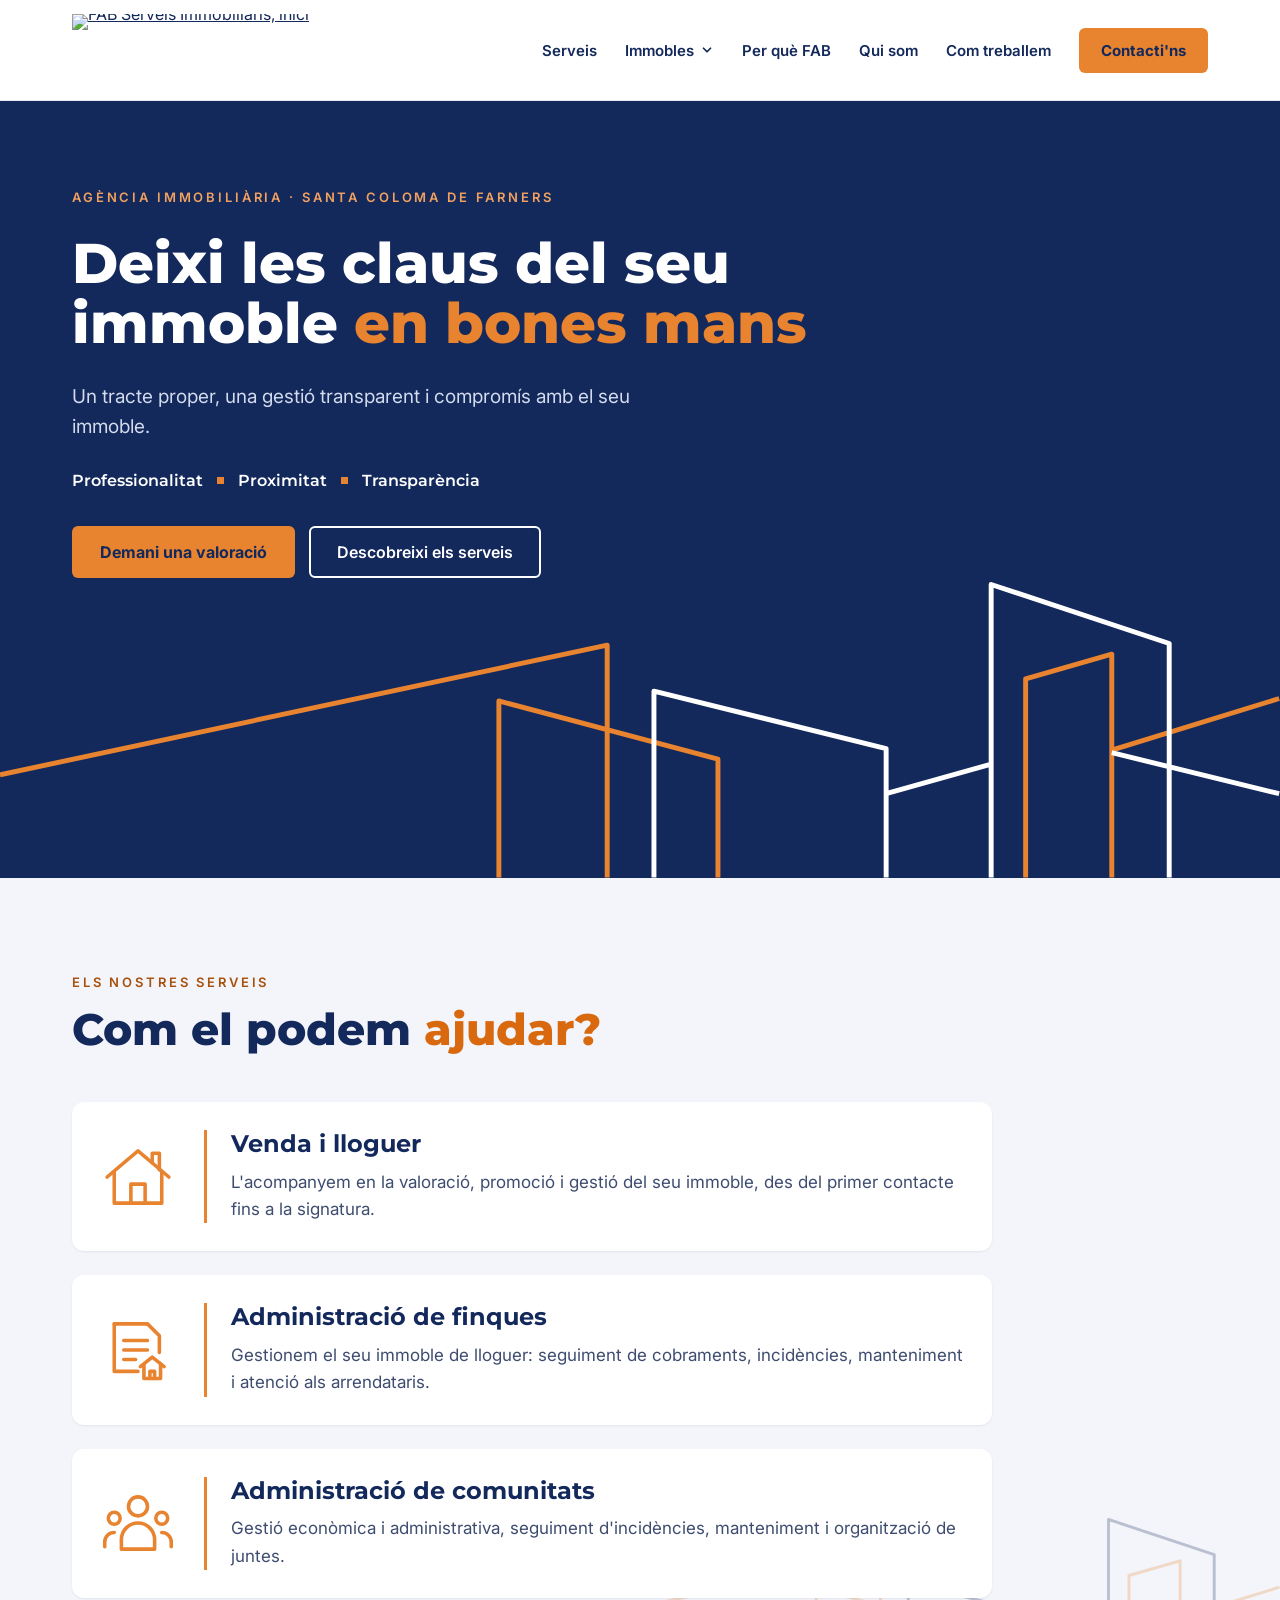
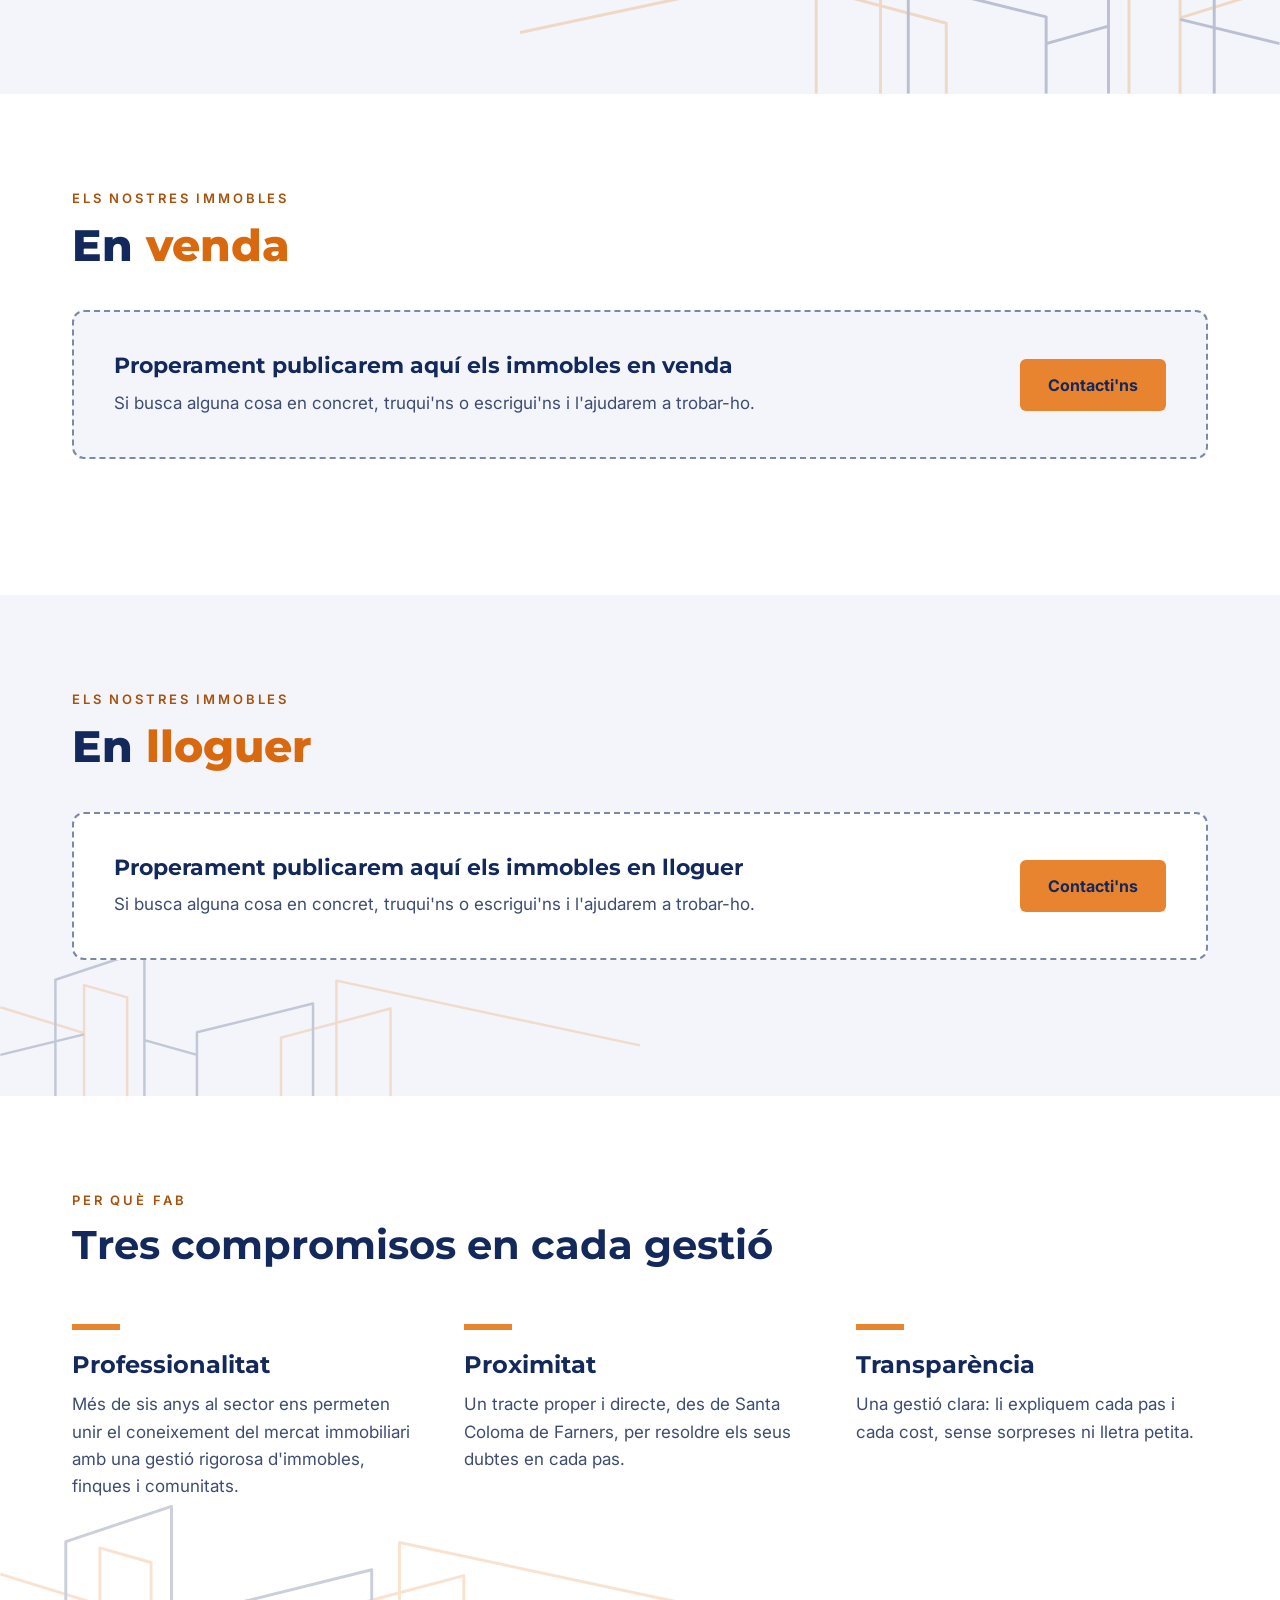
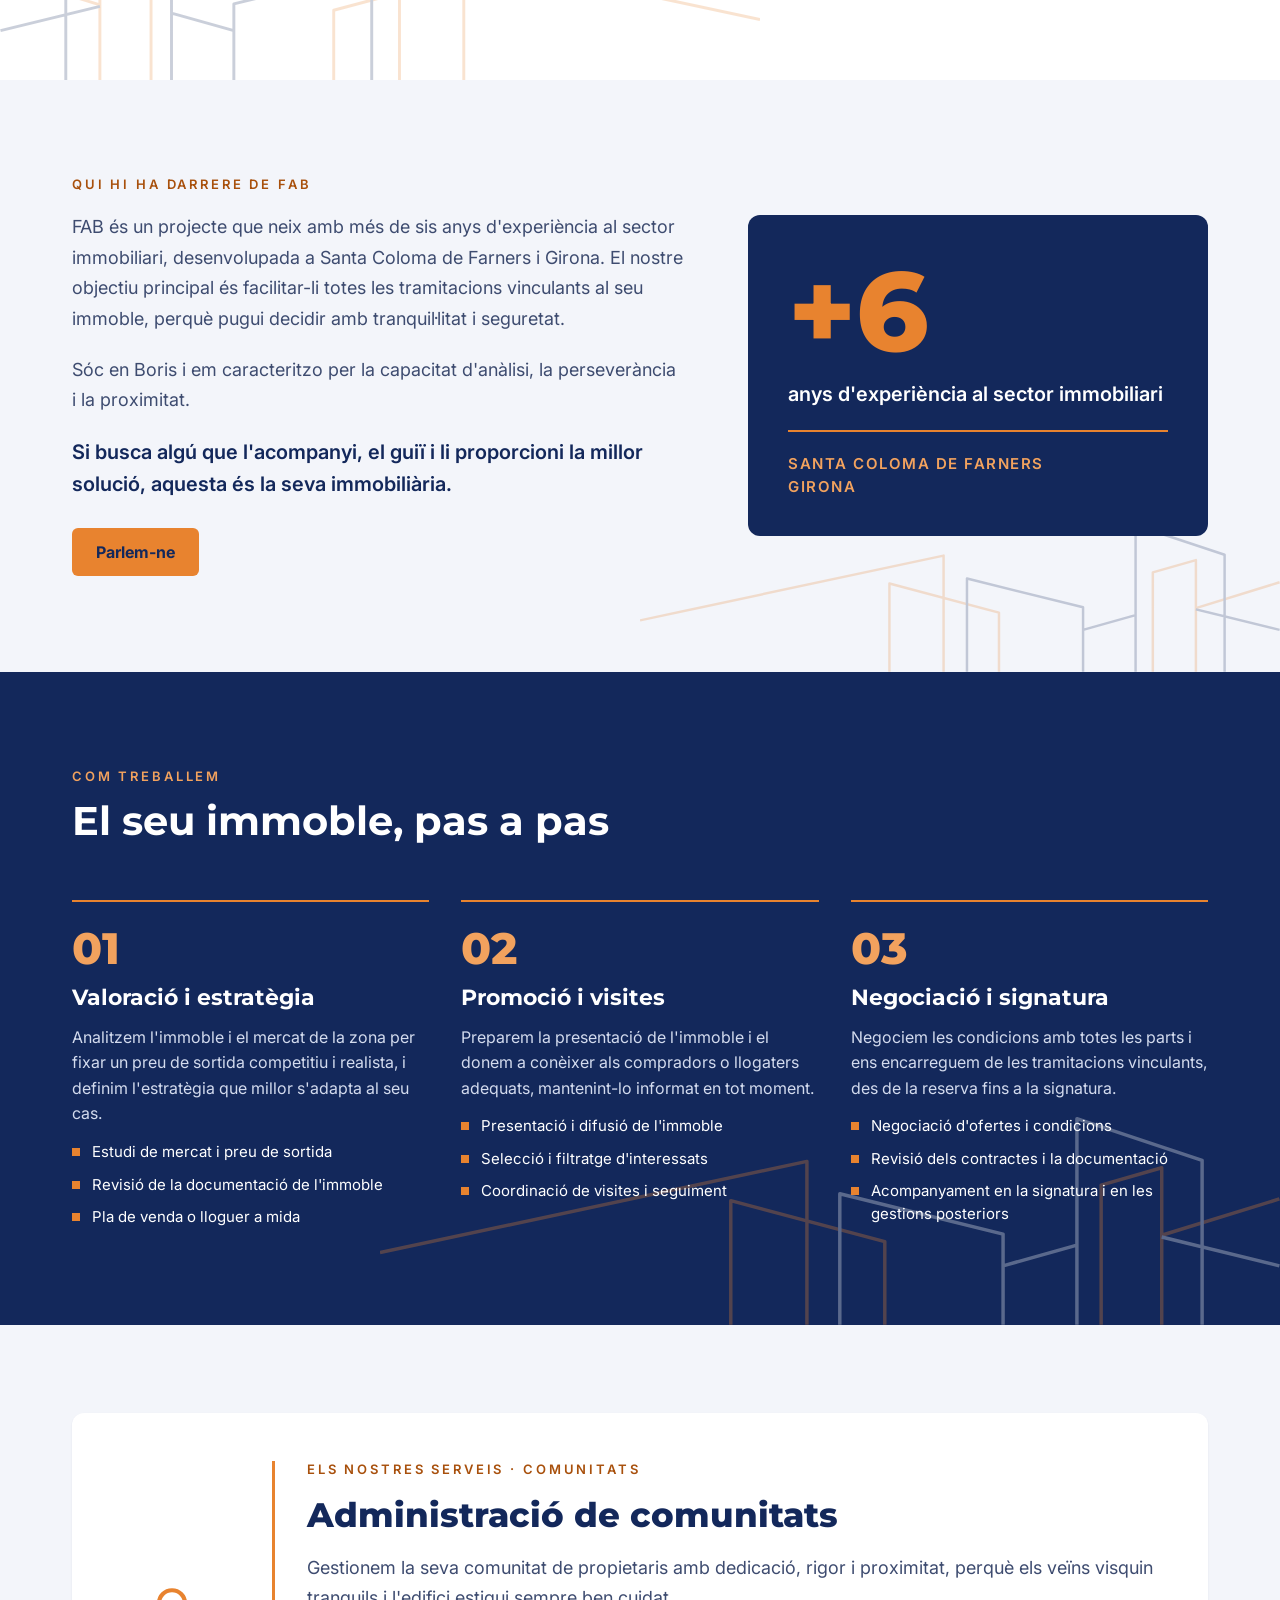
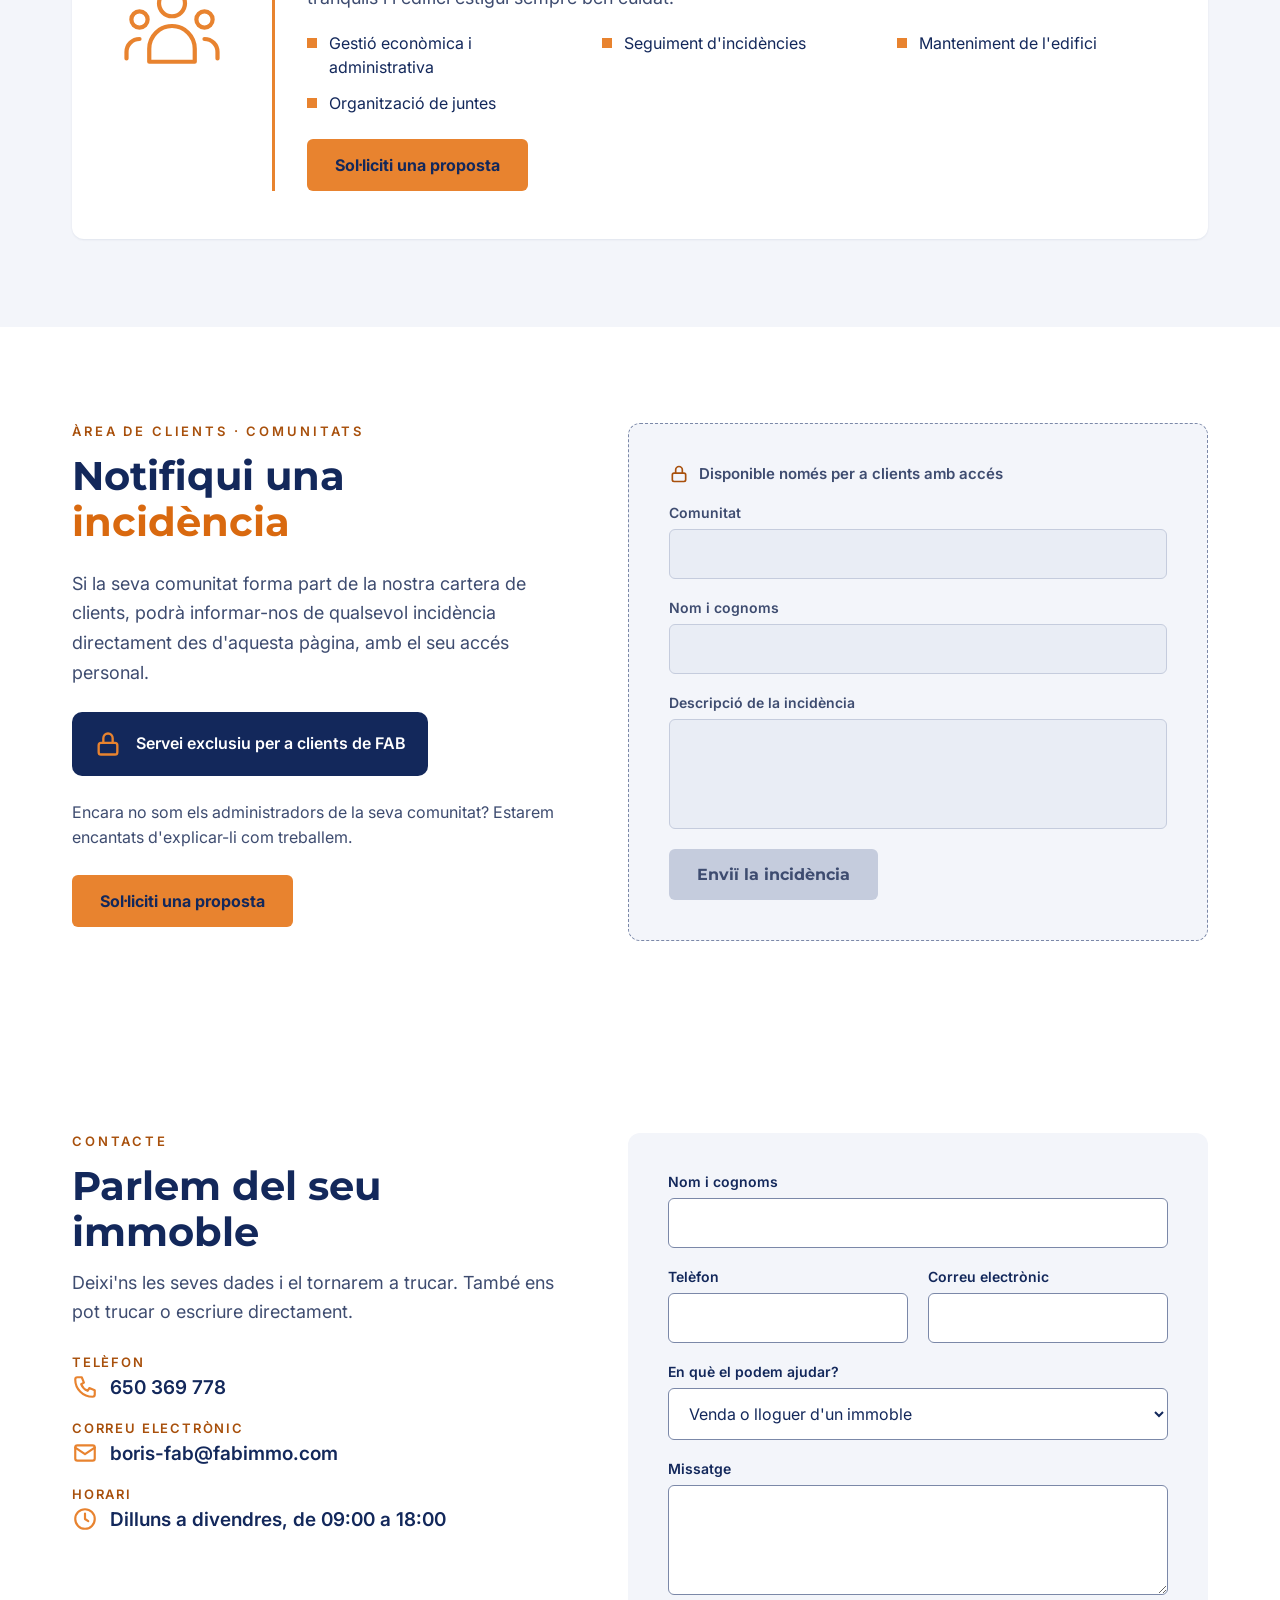
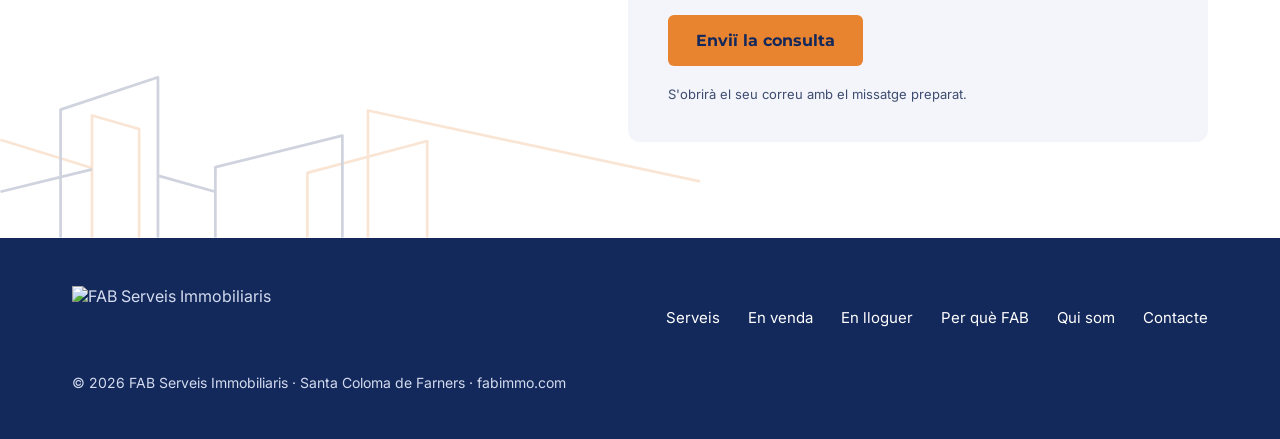
==== index.html @ 45ea872a "Add files via upload" ====
<!doctype html>
<html lang="ca">
<head>
<meta charset="utf-8">
<meta name="viewport" content="width=device-width, initial-scale=1">
<title>FAB Serveis Immobiliaris · Santa Coloma de Farners</title>
<meta name="description" content="FAB Serveis Immobiliaris: venda i lloguer, administració de finques i administració de comunitats a Santa Coloma de Farners i Girona.">
<meta name="theme-color" content="#13285B">
<link rel="icon" type="image/png" href="assets/logo.png">
<link rel="preconnect" href="https://fonts.googleapis.com">
<link rel="preconnect" href="https://fonts.gstatic.com" crossorigin>
<link href="https://fonts.googleapis.com/css2?family=Inter:wght@400;500;600&family=Montserrat:wght@500;600;700;800&display=swap" rel="stylesheet">
<style>html{scroll-behavior:smooth}
body{margin:0;font-family:Inter,system-ui,sans-serif;color:#13285B;background:#FFFFFF}
h1,h2,h3{font-family:Montserrat,system-ui,sans-serif;margin:0}
p{margin:0}
a{color:#13285B}a:hover{color:#A8500C}
a:focus-visible,button:focus-visible,input:focus-visible,select:focus-visible,textarea:focus-visible{outline:3px solid #E8832F;outline-offset:2px}

[hidden]{display:none!important}
</style>
</head>
<body>
<div style="min-width: 0; background: #FFFFFF">

<header style="background: #FFFFFF; border-bottom: 1px solid #E3E8F2">
<div style="max-width: 1200px; margin: 0 auto; padding: 14px 32px; box-sizing: border-box; display: flex; flex-wrap: wrap; align-items: center; justify-content: space-between; gap: 16px">
<a href="#inici" style="display: block; line-height: 0">
<img src="assets/logo.png" alt="FAB Serveis Immobiliaris, inici" style="height: 72px; width: auto; display: block">
</a>
<nav aria-label="Principal" style="display: flex; flex-wrap: wrap; align-items: center; gap: 8px 28px">
<a href="#serveis" style="font-size: 15px; font-weight: 600; text-decoration: none; padding: 10px 0">Serveis</a>
<button type="button" aria-haspopup="true" id="menuBtn" aria-expanded="false" style="font-family: Inter, sans-serif; font-size: 15px; font-weight: 600; color: #13285B; background: none; border: 0; padding: 10px 0; cursor: pointer; display: flex; align-items: center; gap: 6px">Immobles
<svg id="chevUp" hidden width="14" height="14" viewBox="0 0 24 24" fill="none" stroke="#13285B" stroke-width="3" stroke-linecap="round" stroke-linejoin="round" aria-hidden="true"><path d="m6 15 6-6 6 6"></path></svg>
<svg id="chevDown" width="14" height="14" viewBox="0 0 24 24" fill="none" stroke="#13285B" stroke-width="3" stroke-linecap="round" stroke-linejoin="round" aria-hidden="true"><path d="m6 9 6 6 6-6"></path></svg>
</button>
<a href="#per-que-fab" style="font-size: 15px; font-weight: 600; text-decoration: none; padding: 10px 0">Per què FAB</a>
<a href="#qui-som" style="font-size: 15px; font-weight: 600; text-decoration: none; padding: 10px 0">Qui som</a>
<a href="#com-treballem" style="font-size: 15px; font-weight: 600; text-decoration: none; padding: 10px 0">Com treballem</a>
<a href="#contacte" style="font-size: 15px; font-weight: 700; text-decoration: none; background: #E8832F; color: #13285B; padding: 13px 22px; border-radius: 6px">Contacti'ns</a>
</nav>
</div>
<div id="menuPanel" hidden style="background: #F3F5FA; border-top: 1px solid #E3E8F2">
<div style="max-width: 1200px; margin: 0 auto; padding: 18px 32px; box-sizing: border-box; display: flex; flex-wrap: wrap; align-items: center; gap: 12px 16px">
<span style="font-size: 13px; font-weight: 600; letter-spacing: 0.18em; color: #A8500C; margin-right: 8px">ELS NOSTRES IMMOBLES</span>
<a href="#en-venda" data-close style="font-size: 16px; font-weight: 700; text-decoration: none; background: #13285B; color: #FFFFFF; padding: 12px 24px; border-radius: 6px">En venda</a>
<a href="#en-lloguer" data-close style="font-size: 16px; font-weight: 700; text-decoration: none; background: #E8832F; color: #13285B; padding: 12px 24px; border-radius: 6px">En lloguer</a>
</div>
</div>
</header>

<section id="inici" style="background: #13285B; color: #FFFFFF; position: relative; overflow: hidden; z-index: 0">
<svg viewBox="0 0 1560 360" aria-hidden="true" style="position: absolute; left: 0; bottom: 0; width: 100%; height: auto; z-index: -1; color: #FFFFFF">
<path d="M0 235 L740 77 V360 M608 360 V145 L875 216 V360 M1250 360 V118 L1355 88 V360 M1355 205 L1559 142" fill="none" stroke="#E8832F" stroke-width="6" stroke-linejoin="round"></path>
<path d="M797 360 V133 L1080 203 V360 M1080 258 L1208 222 M1208 360 V3 L1425 75 V360 M1355 208 L1559 258" fill="none" stroke="currentColor" stroke-width="6" stroke-linejoin="round"></path>
</svg>
<div style="max-width: 1200px; margin: 0 auto; padding: 88px 32px 300px; box-sizing: border-box; display: flex; flex-wrap: wrap; align-items: center; gap: 56px">
<div style="flex: 1 1 460px; max-width: 760px; min-width: 0; display: flex; flex-direction: column; gap: 28px">
<span style="font-size: 13px; font-weight: 600; letter-spacing: 0.22em; color: #F2A25E">AGÈNCIA IMMOBILIÀRIA · SANTA COLOMA DE FARNERS</span>
<h1 style="font-size: clamp(38px, 9vw, 56px); line-height: 1.08; font-weight: 800; color: #FFFFFF; overflow-wrap: break-word">Deixi les claus del seu immoble <span style="color: #E8832F">en bones mans</span></h1>
<p style="font-size: 19px; line-height: 1.6; color: #D3DBEE; max-width: 560px">Un tracte proper, una gestió transparent i compromís amb el seu immoble.</p>
<p style="font-family: Montserrat, sans-serif; font-size: 16px; font-weight: 600; color: #FFFFFF; display: flex; flex-wrap: wrap; align-items: center; gap: 10px 14px">
<span>Professionalitat</span><span aria-hidden="true" style="width: 7px; height: 7px; background: #E8832F"></span><span>Proximitat</span><span aria-hidden="true" style="width: 7px; height: 7px; background: #E8832F"></span><span>Transparència</span>
</p>
<div style="display: flex; flex-wrap: wrap; gap: 14px; padding-top: 8px">
<a href="#contacte" style="font-size: 16px; font-weight: 700; text-decoration: none; background: #E8832F; color: #13285B; padding: 16px 28px; border-radius: 6px">Demani una valoració</a>
<a href="#serveis" style="font-size: 16px; font-weight: 600; text-decoration: none; color: #FFFFFF; border: 2px solid #FFFFFF; padding: 14px 26px; border-radius: 6px">Descobreixi els serveis</a>
</div>
</div>
</div>
</section>

<section id="serveis" style="background: #F3F5FA; position: relative; overflow: hidden; z-index: 0">
<svg viewBox="0 0 1560 360" aria-hidden="true" style="position: absolute; right: 0; bottom: 0; width: 760px; max-width: 70%; height: auto; z-index: -1; opacity: 0.25; color: #13285B">
<path d="M0 235 L740 77 V360 M608 360 V145 L875 216 V360 M1250 360 V118 L1355 88 V360 M1355 205 L1559 142" fill="none" stroke="#E8832F" stroke-width="6" stroke-linejoin="round"></path>
<path d="M797 360 V133 L1080 203 V360 M1080 258 L1208 222 M1208 360 V3 L1425 75 V360 M1355 208 L1559 258" fill="none" stroke="currentColor" stroke-width="6" stroke-linejoin="round"></path>
</svg>
<div style="max-width: 1200px; margin: 0 auto; padding: 96px 32px; box-sizing: border-box; display: flex; flex-direction: column; gap: 48px">
<div style="display: flex; flex-direction: column; gap: 14px; max-width: 680px">
<span style="font-size: 13px; font-weight: 600; letter-spacing: 0.22em; color: #A8500C">ELS NOSTRES SERVEIS</span>
<h2 style="font-size: 44px; line-height: 1.15; font-weight: 800">Com el podem <span style="color: #D9690F">ajudar?</span></h2>
</div>
<div style="display: flex; flex-direction: column; gap: 24px; max-width: 920px">

<article style="background: #FFFFFF; border-radius: 12px; padding: 28px; box-sizing: border-box; display: flex; flex-wrap: wrap; align-items: center; gap: 20px 28px; box-shadow: 0 1px 2px rgba(19,40,91,0.08)">
<svg width="76" height="76" viewBox="0 0 64 64" fill="none" stroke="#E8832F" stroke-width="3" stroke-linecap="round" stroke-linejoin="round" aria-hidden="true" style="flex: none"><path d="M6 32 32 10l26 22"></path><path d="M44 20v-8h6v14"></path><path d="M12 28v26h40V28"></path><path d="M26 54V38h12v16"></path></svg>
<div style="flex: 1 1 240px; min-width: 0; box-sizing: border-box; display: flex; flex-direction: column; gap: 10px; border-left: 3px solid #E8832F; padding-left: 24px; overflow-wrap: anywhere">
<h3 style="font-size: 24px; line-height: 1.2; font-weight: 700">Venda i lloguer</h3>
<p style="font-size: 17px; line-height: 1.6; color: #3E4C70">L'acompanyem en la valoració, promoció i gestió del seu immoble, des del primer contacte fins a la signatura.</p>
</div>
</article>

<article style="background: #FFFFFF; border-radius: 12px; padding: 28px; box-sizing: border-box; display: flex; flex-wrap: wrap; align-items: center; gap: 20px 28px; box-shadow: 0 1px 2px rgba(19,40,91,0.08)">
<svg width="76" height="76" viewBox="0 0 64 64" fill="none" stroke="#E8832F" stroke-width="3" stroke-linecap="round" stroke-linejoin="round" aria-hidden="true" style="flex: none"><path d="M12 10h28l10 10v14"></path><path d="M12 10v40h20"></path><path d="M20 24h20M20 32h20M20 40h10"></path><path d="M34 46l10-8 10 8"></path><path d="M37 44v12h14V44"></path><path d="M42 56v-6h4v6"></path></svg>
<div style="flex: 1 1 240px; min-width: 0; box-sizing: border-box; display: flex; flex-direction: column; gap: 10px; border-left: 3px solid #E8832F; padding-left: 24px; overflow-wrap: anywhere">
<h3 style="font-size: 24px; line-height: 1.2; font-weight: 700">Administració de finques</h3>
<p style="font-size: 17px; line-height: 1.6; color: #3E4C70">Gestionem el seu immoble de lloguer: seguiment de cobraments, incidències, manteniment i atenció als arrendataris.</p>
</div>
</article>

<article style="background: #FFFFFF; border-radius: 12px; padding: 28px; box-sizing: border-box; display: flex; flex-wrap: wrap; align-items: center; gap: 20px 28px; box-shadow: 0 1px 2px rgba(19,40,91,0.08)">
<svg width="76" height="76" viewBox="0 0 64 64" fill="none" stroke="#E8832F" stroke-width="3" stroke-linecap="round" stroke-linejoin="round" aria-hidden="true" style="flex: none"><circle cx="32" cy="18" r="8"></circle><path d="M18 54v-8a14 14 0 0 1 28 0v8z"></path><circle cx="12" cy="28" r="5"></circle><path d="M4 52v-4a8 8 0 0 1 8-8"></path><circle cx="52" cy="28" r="5"></circle><path d="M60 52v-4a8 8 0 0 0-8-8"></path></svg>
<div style="flex: 1 1 240px; min-width: 0; box-sizing: border-box; display: flex; flex-direction: column; gap: 10px; border-left: 3px solid #E8832F; padding-left: 24px; overflow-wrap: anywhere">
<h3 style="font-size: 24px; line-height: 1.2; font-weight: 700">Administració de comunitats</h3>
<p style="font-size: 17px; line-height: 1.6; color: #3E4C70">Gestió econòmica i administrativa, seguiment d'incidències, manteniment i organització de juntes.</p>
</div>
</article>

</div>
</div>
</section>

<section id="en-venda" style="background: #FFFFFF">
<div style="max-width: 1200px; margin: 0 auto; padding: 96px 32px; box-sizing: border-box; display: flex; flex-direction: column; gap: 40px">
<div style="display: flex; flex-direction: column; gap: 14px">
<span style="font-size: 13px; font-weight: 600; letter-spacing: 0.22em; color: #A8500C">ELS NOSTRES IMMOBLES</span>
<h2 style="font-size: 44px; line-height: 1.15; font-weight: 800">En <span style="color: #D9690F">venda</span></h2>
</div>
<div id="vendaEmpty" style="border: 2px dashed #7B88A8; border-radius: 12px; padding: 40px; box-sizing: border-box; background: #F3F5FA; display: flex; flex-wrap: wrap; align-items: center; justify-content: space-between; gap: 24px">
<div style="flex: 1 1 360px; min-width: 0; display: flex; flex-direction: column; gap: 10px">
<h3 style="font-size: 22px; line-height: 1.25; font-weight: 700">Properament publicarem aquí els immobles en venda</h3>
<p style="font-size: 17px; line-height: 1.6; color: #3E4C70">Si busca alguna cosa en concret, truqui'ns o escrigui'ns i l'ajudarem a trobar-ho.</p>
</div>
<a href="#contacte" style="flex: none; font-size: 16px; font-weight: 700; text-decoration: none; background: #E8832F; color: #13285B; padding: 16px 28px; border-radius: 6px">Contacti'ns</a>
</div>
<div id="vendaGrid" style="display: flex; flex-wrap: wrap; gap: 28px"></div>
<template id="vendaTpl">
<article style="flex: 1 1 300px; max-width: 384px; min-width: 0; background: #FFFFFF; border-radius: 12px; overflow: hidden; box-shadow: 0 1px 4px rgba(19,40,91,0.2); display: flex; flex-direction: column">
<img data-f="imatge" alt="" style="width: 100%; height: 220px; object-fit: cover; display: block; background: #E3E8F2">
<div style="padding: 24px; display: flex; flex-direction: column; gap: 8px; overflow-wrap: anywhere">
<span style="font-family: Montserrat, sans-serif; font-size: 26px; font-weight: 800" data-f="preu"></span>
<h3 style="font-size: 18px; line-height: 1.3; font-weight: 700" data-f="titol"></h3>
<p style="font-size: 15px; line-height: 1.5; color: #3E4C70" data-f="poblacio"></p>
<p style="font-size: 15px; line-height: 1.5; color: #3E4C70" data-f="detalls"></p>
<a href="#contacte" style="margin-top: 8px; font-size: 15px; font-weight: 700">Demani informació</a>
</div>
</article>
</template>
</div>
</section>

<section id="en-lloguer" style="background: #F3F5FA; position: relative; overflow: hidden; z-index: 0">
<svg viewBox="0 0 1560 360" aria-hidden="true" style="position: absolute; left: 0; bottom: 0; width: 640px; max-width: 70%; height: auto; z-index: -1; opacity: 0.22; color: #13285B; transform: scaleX(-1)">
<path d="M0 235 L740 77 V360 M608 360 V145 L875 216 V360 M1250 360 V118 L1355 88 V360 M1355 205 L1559 142" fill="none" stroke="#E8832F" stroke-width="6" stroke-linejoin="round"></path>
<path d="M797 360 V133 L1080 203 V360 M1080 258 L1208 222 M1208 360 V3 L1425 75 V360 M1355 208 L1559 258" fill="none" stroke="currentColor" stroke-width="6" stroke-linejoin="round"></path>
</svg>
<div style="max-width: 1200px; margin: 0 auto; padding: 96px 32px; box-sizing: border-box; display: flex; flex-direction: column; gap: 40px">
<div style="display: flex; flex-direction: column; gap: 14px">
<span style="font-size: 13px; font-weight: 600; letter-spacing: 0.22em; color: #A8500C">ELS NOSTRES IMMOBLES</span>
<h2 style="font-size: 44px; line-height: 1.15; font-weight: 800">En <span style="color: #D9690F">lloguer</span></h2>
</div>
<div id="lloguerEmpty" style="border: 2px dashed #7B88A8; border-radius: 12px; padding: 40px; box-sizing: border-box; background: #FFFFFF; display: flex; flex-wrap: wrap; align-items: center; justify-content: space-between; gap: 24px">
<div style="flex: 1 1 360px; min-width: 0; display: flex; flex-direction: column; gap: 10px">
<h3 style="font-size: 22px; line-height: 1.25; font-weight: 700">Properament publicarem aquí els immobles en lloguer</h3>
<p style="font-size: 17px; line-height: 1.6; color: #3E4C70">Si busca alguna cosa en concret, truqui'ns o escrigui'ns i l'ajudarem a trobar-ho.</p>
</div>
<a href="#contacte" style="flex: none; font-size: 16px; font-weight: 700; text-decoration: none; background: #E8832F; color: #13285B; padding: 16px 28px; border-radius: 6px">Contacti'ns</a>
</div>
<div id="lloguerGrid" style="display: flex; flex-wrap: wrap; gap: 28px"></div>
<template id="lloguerTpl">
<article style="flex: 1 1 300px; max-width: 384px; min-width: 0; background: #FFFFFF; border-radius: 12px; overflow: hidden; box-shadow: 0 1px 4px rgba(19,40,91,0.2); display: flex; flex-direction: column">
<img data-f="imatge" alt="" style="width: 100%; height: 220px; object-fit: cover; display: block; background: #E3E8F2">
<div style="padding: 24px; display: flex; flex-direction: column; gap: 8px; overflow-wrap: anywhere">
<span style="font-family: Montserrat, sans-serif; font-size: 26px; font-weight: 800" data-f="preu"></span>
<h3 style="font-size: 18px; line-height: 1.3; font-weight: 700" data-f="titol"></h3>
<p style="font-size: 15px; line-height: 1.5; color: #3E4C70" data-f="poblacio"></p>
<p style="font-size: 15px; line-height: 1.5; color: #3E4C70" data-f="detalls"></p>
<a href="#contacte" style="margin-top: 8px; font-size: 15px; font-weight: 700">Demani informació</a>
</div>
</article>
</template>
</div>
</section>

<section id="per-que-fab" style="background: #FFFFFF; position: relative; overflow: hidden; z-index: 0">
<svg viewBox="0 0 1560 360" aria-hidden="true" style="position: absolute; left: 0; bottom: 0; width: 760px; max-width: 70%; height: auto; z-index: -1; opacity: 0.22; color: #13285B; transform: scaleX(-1)">
<path d="M0 235 L740 77 V360 M608 360 V145 L875 216 V360 M1250 360 V118 L1355 88 V360 M1355 205 L1559 142" fill="none" stroke="#E8832F" stroke-width="6" stroke-linejoin="round"></path>
<path d="M797 360 V133 L1080 203 V360 M1080 258 L1208 222 M1208 360 V3 L1425 75 V360 M1355 208 L1559 258" fill="none" stroke="currentColor" stroke-width="6" stroke-linejoin="round"></path>
</svg>
<div style="max-width: 1200px; margin: 0 auto; padding: 96px 32px 180px; box-sizing: border-box; display: flex; flex-direction: column; gap: 56px">
<div style="display: flex; flex-direction: column; gap: 14px; max-width: 720px">
<span style="font-size: 13px; font-weight: 600; letter-spacing: 0.22em; color: #A8500C">PER QUÈ FAB</span>
<h2 style="font-size: 40px; line-height: 1.15; font-weight: 700">Tres compromisos en cada gestió</h2>
</div>
<div style="display: flex; flex-wrap: wrap; gap: 40px 40px">
<div style="flex: 1 1 280px; min-width: 0; display: flex; flex-direction: column; gap: 12px">
<div style="width: 48px; height: 6px; background: #E8832F"></div>
<h3 style="font-size: 24px; font-weight: 700; padding-top: 8px">Professionalitat</h3>
<p style="font-size: 17px; line-height: 1.6; color: #3E4C70">Més de sis anys al sector ens permeten unir el coneixement del mercat immobiliari amb una gestió rigorosa d'immobles, finques i comunitats.</p>
</div>
<div style="flex: 1 1 280px; min-width: 0; display: flex; flex-direction: column; gap: 12px">
<div style="width: 48px; height: 6px; background: #E8832F"></div>
<h3 style="font-size: 24px; font-weight: 700; padding-top: 8px">Proximitat</h3>
<p style="font-size: 17px; line-height: 1.6; color: #3E4C70">Un tracte proper i directe, des de Santa Coloma de Farners, per resoldre els seus dubtes en cada pas.</p>
</div>
<div style="flex: 1 1 280px; min-width: 0; display: flex; flex-direction: column; gap: 12px">
<div style="width: 48px; height: 6px; background: #E8832F"></div>
<h3 style="font-size: 24px; font-weight: 700; padding-top: 8px">Transparència</h3>
<p style="font-size: 17px; line-height: 1.6; color: #3E4C70">Una gestió clara: li expliquem cada pas i cada cost, sense sorpreses ni lletra petita.</p>
</div>
</div>
</div>
</section>

<section id="qui-som" style="background: #F3F5FA; position: relative; overflow: hidden; z-index: 0">
<svg viewBox="0 0 1560 360" aria-hidden="true" style="position: absolute; right: 0; bottom: 0; width: 640px; max-width: 70%; height: auto; z-index: -1; opacity: 0.22; color: #13285B">
<path d="M0 235 L740 77 V360 M608 360 V145 L875 216 V360 M1250 360 V118 L1355 88 V360 M1355 205 L1559 142" fill="none" stroke="#E8832F" stroke-width="6" stroke-linejoin="round"></path>
<path d="M797 360 V133 L1080 203 V360 M1080 258 L1208 222 M1208 360 V3 L1425 75 V360 M1355 208 L1559 258" fill="none" stroke="currentColor" stroke-width="6" stroke-linejoin="round"></path>
</svg>
<div style="max-width: 1200px; margin: 0 auto; padding: 96px 32px; box-sizing: border-box; display: flex; flex-wrap: wrap; align-items: center; gap: 48px 64px">
<div style="flex: 1 1 440px; min-width: 0; display: flex; flex-direction: column; gap: 20px">
<h2 style="font-family: Inter, sans-serif; font-size: 13px; font-weight: 600; letter-spacing: 0.22em; color: #A8500C">QUI HI HA DARRERE DE FAB</h2>
<p style="font-size: 18px; line-height: 1.7; color: #3E4C70">FAB és un projecte que neix amb més de sis anys d'experiència al sector immobiliari, desenvolupada a Santa Coloma de Farners i Girona. El nostre objectiu principal és facilitar-li totes les tramitacions vinculants al seu immoble, perquè pugui decidir amb tranquil·litat i seguretat.</p>
<p style="font-size: 18px; line-height: 1.7; color: #3E4C70">Sóc en Boris i em caracteritzo per la capacitat d'anàlisi, la perseverància i la proximitat.</p>
<p style="font-size: 20px; line-height: 1.6; font-weight: 600; color: #13285B">Si busca algú que l'acompanyi, el guiï i li proporcioni la millor solució, aquesta és la seva immobiliària.</p>
<a href="#contacte" style="align-self: flex-start; font-size: 16px; font-weight: 700; text-decoration: none; background: #E8832F; color: #13285B; padding: 14px 24px; border-radius: 6px; margin-top: 8px">Parlem-ne</a>
</div>
<div style="flex: 1 1 320px; max-width: 460px; min-width: 0; background: #13285B; border-radius: 12px; padding: 40px; box-sizing: border-box; display: flex; flex-direction: column; gap: 14px">
<span style="font-family: Montserrat, sans-serif; font-size: 112px; font-weight: 800; line-height: 1; color: #E8832F">+6</span>
<span style="font-size: 20px; font-weight: 600; line-height: 1.35; color: #FFFFFF">anys d'experiència al sector immobiliari</span>
<div style="width: 100%; height: 2px; background: #E8832F; margin: 8px 0"></div>
<div style="display: flex; flex-direction: column; gap: 4px; font-size: 15px; font-weight: 600; letter-spacing: 0.1em; color: #F2A25E; overflow-wrap: anywhere"><span>SANTA COLOMA DE FARNERS</span><span>GIRONA</span></div>
</div>
</div>
</section>

<section id="com-treballem" style="background: #13285B; color: #FFFFFF; position: relative; overflow: hidden; z-index: 0">
<svg viewBox="0 0 1560 360" aria-hidden="true" style="position: absolute; right: 0; bottom: 0; width: 900px; max-width: 80%; height: auto; z-index: -1; opacity: 0.3; color: #FFFFFF">
<path d="M0 235 L740 77 V360 M608 360 V145 L875 216 V360 M1250 360 V118 L1355 88 V360 M1355 205 L1559 142" fill="none" stroke="#E8832F" stroke-width="6" stroke-linejoin="round"></path>
<path d="M797 360 V133 L1080 203 V360 M1080 258 L1208 222 M1208 360 V3 L1425 75 V360 M1355 208 L1559 258" fill="none" stroke="currentColor" stroke-width="6" stroke-linejoin="round"></path>
</svg>
<div style="max-width: 1200px; margin: 0 auto; padding: 96px 32px; box-sizing: border-box; display: flex; flex-direction: column; gap: 56px">
<div style="display: flex; flex-direction: column; gap: 14px; max-width: 680px">
<span style="font-size: 13px; font-weight: 600; letter-spacing: 0.22em; color: #F2A25E">COM TREBALLEM</span>
<h2 style="font-size: 40px; line-height: 1.15; font-weight: 700; color: #FFFFFF">El seu immoble, pas a pas</h2>
</div>
<div style="display: flex; flex-wrap: wrap; gap: 32px">
<div style="flex: 1 1 240px; min-width: 0; display: flex; flex-direction: column; gap: 14px; border-top: 2px solid #E8832F; padding-top: 24px">
<span style="font-family: Montserrat, sans-serif; font-size: 44px; font-weight: 800; color: #F2A25E; line-height: 1">01</span>
<h3 style="font-size: 22px; font-weight: 700; color: #FFFFFF">Valoració i estratègia</h3>
<p style="font-size: 16px; line-height: 1.6; color: #D3DBEE">Analitzem l'immoble i el mercat de la zona per fixar un preu de sortida competitiu i realista, i definim l'estratègia que millor s'adapta al seu cas.</p>
<ul style="list-style: none; margin: 0; padding: 0; display: flex; flex-direction: column; gap: 10px">
<li style="display: flex; gap: 12px; align-items: flex-start; font-size: 15px; line-height: 1.5; color: #FFFFFF"><span style="flex: none; width: 8px; height: 8px; background: #E8832F; margin-top: 7px"></span>Estudi de mercat i preu de sortida</li>
<li style="display: flex; gap: 12px; align-items: flex-start; font-size: 15px; line-height: 1.5; color: #FFFFFF"><span style="flex: none; width: 8px; height: 8px; background: #E8832F; margin-top: 7px"></span>Revisió de la documentació de l'immoble</li>
<li style="display: flex; gap: 12px; align-items: flex-start; font-size: 15px; line-height: 1.5; color: #FFFFFF"><span style="flex: none; width: 8px; height: 8px; background: #E8832F; margin-top: 7px"></span>Pla de venda o lloguer a mida</li>
</ul>
</div>
<div style="flex: 1 1 240px; min-width: 0; display: flex; flex-direction: column; gap: 14px; border-top: 2px solid #E8832F; padding-top: 24px">
<span style="font-family: Montserrat, sans-serif; font-size: 44px; font-weight: 800; color: #F2A25E; line-height: 1">02</span>
<h3 style="font-size: 22px; font-weight: 700; color: #FFFFFF">Promoció i visites</h3>
<p style="font-size: 16px; line-height: 1.6; color: #D3DBEE">Preparem la presentació de l'immoble i el donem a conèixer als compradors o llogaters adequats, mantenint-lo informat en tot moment.</p>
<ul style="list-style: none; margin: 0; padding: 0; display: flex; flex-direction: column; gap: 10px">
<li style="display: flex; gap: 12px; align-items: flex-start; font-size: 15px; line-height: 1.5; color: #FFFFFF"><span style="flex: none; width: 8px; height: 8px; background: #E8832F; margin-top: 7px"></span>Presentació i difusió de l'immoble</li>
<li style="display: flex; gap: 12px; align-items: flex-start; font-size: 15px; line-height: 1.5; color: #FFFFFF"><span style="flex: none; width: 8px; height: 8px; background: #E8832F; margin-top: 7px"></span>Selecció i filtratge d'interessats</li>
<li style="display: flex; gap: 12px; align-items: flex-start; font-size: 15px; line-height: 1.5; color: #FFFFFF"><span style="flex: none; width: 8px; height: 8px; background: #E8832F; margin-top: 7px"></span>Coordinació de visites i seguiment</li>
</ul>
</div>
<div style="flex: 1 1 240px; min-width: 0; display: flex; flex-direction: column; gap: 14px; border-top: 2px solid #E8832F; padding-top: 24px">
<span style="font-family: Montserrat, sans-serif; font-size: 44px; font-weight: 800; color: #F2A25E; line-height: 1">03</span>
<h3 style="font-size: 22px; font-weight: 700; color: #FFFFFF">Negociació i signatura</h3>
<p style="font-size: 16px; line-height: 1.6; color: #D3DBEE">Negociem les condicions amb totes les parts i ens encarreguem de les tramitacions vinculants, des de la reserva fins a la signatura.</p>
<ul style="list-style: none; margin: 0; padding: 0; display: flex; flex-direction: column; gap: 10px">
<li style="display: flex; gap: 12px; align-items: flex-start; font-size: 15px; line-height: 1.5; color: #FFFFFF"><span style="flex: none; width: 8px; height: 8px; background: #E8832F; margin-top: 7px"></span>Negociació d'ofertes i condicions</li>
<li style="display: flex; gap: 12px; align-items: flex-start; font-size: 15px; line-height: 1.5; color: #FFFFFF"><span style="flex: none; width: 8px; height: 8px; background: #E8832F; margin-top: 7px"></span>Revisió dels contractes i la documentació</li>
<li style="display: flex; gap: 12px; align-items: flex-start; font-size: 15px; line-height: 1.5; color: #FFFFFF"><span style="flex: none; width: 8px; height: 8px; background: #E8832F; margin-top: 7px"></span>Acompanyament en la signatura i en les gestions posteriors</li>
</ul>
</div>
</div>
</div>
</section>

<section id="comunitats" style="background: #F3F5FA">
<div style="max-width: 1200px; margin: 0 auto; padding: 88px 32px; box-sizing: border-box">
<article style="background: #FFFFFF; border-radius: 12px; padding: 48px; box-sizing: border-box; display: flex; flex-wrap: wrap; align-items: center; gap: 32px 48px; box-shadow: 0 1px 2px rgba(19,40,91,0.08)">
<svg width="104" height="104" viewBox="0 0 64 64" fill="none" stroke="#E8832F" stroke-width="2.6" stroke-linecap="round" stroke-linejoin="round" aria-hidden="true" style="flex: none"><circle cx="32" cy="18" r="8"></circle><path d="M18 54v-8a14 14 0 0 1 28 0v8z"></path><circle cx="12" cy="28" r="5"></circle><path d="M4 52v-4a8 8 0 0 1 8-8"></path><circle cx="52" cy="28" r="5"></circle><path d="M60 52v-4a8 8 0 0 0-8-8"></path></svg>
<div style="flex: 1 1 360px; min-width: 0; box-sizing: border-box; display: flex; flex-direction: column; gap: 18px; border-left: 3px solid #E8832F; padding-left: 32px; overflow-wrap: anywhere">
<h2 style="font-family: Inter, sans-serif; font-size: 13px; font-weight: 600; letter-spacing: 0.22em; color: #A8500C">ELS NOSTRES SERVEIS · COMUNITATS</h2>
<h3 style="font-size: 34px; line-height: 1.2; font-weight: 800">Administració de comunitats</h3>
<p style="font-size: 18px; line-height: 1.65; color: #3E4C70">Gestionem la seva comunitat de propietaris amb dedicació, rigor i proximitat, perquè els veïns visquin tranquils i l'edifici estigui sempre ben cuidat.</p>
<ul style="list-style: none; margin: 0; padding: 0; display: flex; flex-wrap: wrap; gap: 12px 32px">
<li style="flex: 1 1 240px; min-width: 0; display: flex; gap: 12px; align-items: flex-start; font-size: 16px; line-height: 1.5"><span style="flex: none; width: 10px; height: 10px; background: #E8832F; margin-top: 7px"></span>Gestió econòmica i administrativa</li>
<li style="flex: 1 1 240px; min-width: 0; display: flex; gap: 12px; align-items: flex-start; font-size: 16px; line-height: 1.5"><span style="flex: none; width: 10px; height: 10px; background: #E8832F; margin-top: 7px"></span>Seguiment d'incidències</li>
<li style="flex: 1 1 240px; min-width: 0; display: flex; gap: 12px; align-items: flex-start; font-size: 16px; line-height: 1.5"><span style="flex: none; width: 10px; height: 10px; background: #E8832F; margin-top: 7px"></span>Manteniment de l'edifici</li>
<li style="flex: 1 1 240px; min-width: 0; display: flex; gap: 12px; align-items: flex-start; font-size: 16px; line-height: 1.5"><span style="flex: none; width: 10px; height: 10px; background: #E8832F; margin-top: 7px"></span>Organització de juntes</li>
</ul>
<a href="#contacte" style="align-self: flex-start; font-size: 16px; font-weight: 700; text-decoration: none; background: #E8832F; color: #13285B; padding: 16px 28px; border-radius: 6px; margin-top: 6px">Sol·liciti una proposta</a>
</div>
</article>
</div>
</section>

<section id="incidencies" style="background: #FFFFFF">
<div style="max-width: 1200px; margin: 0 auto; padding: 96px 32px; box-sizing: border-box; display: flex; flex-wrap: wrap; gap: 48px 56px">
<div style="flex: 1 1 360px; min-width: 0; display: flex; flex-direction: column; gap: 24px">
<div style="display: flex; flex-direction: column; gap: 14px">
<span style="font-size: 13px; font-weight: 600; letter-spacing: 0.22em; color: #A8500C">ÀREA DE CLIENTS · COMUNITATS</span>
<h2 style="font-size: 40px; line-height: 1.15; font-weight: 700">Notifiqui una <span style="color: #D9690F">incidència</span></h2>
</div>
<p style="font-size: 18px; line-height: 1.65; color: #3E4C70">Si la seva comunitat forma part de la nostra cartera de clients, podrà informar-nos de qualsevol incidència directament des d'aquesta pàgina, amb el seu accés personal.</p>
<div style="display: flex; align-items: center; gap: 14px; background: #13285B; color: #FFFFFF; border-radius: 10px; padding: 18px 22px; align-self: flex-start; max-width: 100%; box-sizing: border-box">
<svg width="28" height="28" viewBox="0 0 24 24" fill="none" stroke="#E8832F" stroke-width="2" stroke-linecap="round" stroke-linejoin="round" aria-hidden="true" style="flex: none"><rect x="4" y="11" width="16" height="10" rx="2"></rect><path d="M8 11V7a4 4 0 0 1 8 0v4"></path></svg>
<span style="font-size: 16px; font-weight: 600; line-height: 1.4">Servei exclusiu per a clients de FAB</span>
</div>
<p style="font-size: 16px; line-height: 1.6; color: #3E4C70">Encara no som els administradors de la seva comunitat? Estarem encantats d'explicar-li com treballem.</p>
<a href="#contacte" style="align-self: flex-start; font-size: 16px; font-weight: 700; text-decoration: none; background: #E8832F; color: #13285B; padding: 16px 28px; border-radius: 6px">Sol·liciti una proposta</a>
</div>
<form aria-label="Formulari d'incidències, disponible només per a clients" style="flex: 1 1 440px; min-width: 0; background: #F3F5FA; border: 1px dashed #7B88A8; border-radius: 12px; padding: 40px; box-sizing: border-box; display: flex; flex-direction: column; gap: 20px">
<p style="display: flex; align-items: center; gap: 10px; font-size: 15px; font-weight: 600; color: #3E4C70">
<svg width="20" height="20" viewBox="0 0 24 24" fill="none" stroke="#A8500C" stroke-width="2" stroke-linecap="round" stroke-linejoin="round" aria-hidden="true" style="flex: none"><rect x="4" y="11" width="16" height="10" rx="2"></rect><path d="M8 11V7a4 4 0 0 1 8 0v4"></path></svg>
Disponible només per a clients amb accés
</p>
<div style="display: flex; flex-direction: column; gap: 8px">
<label for="inc-comunitat" style="font-size: 14px; font-weight: 600; color: #3E4C70">Comunitat</label>
<input id="inc-comunitat" type="text" disabled style="width: 100%; box-sizing: border-box; font-family: Inter, sans-serif; font-size: 16px; padding: 14px 16px; border: 1px solid #C5CCDD; border-radius: 6px; background: #E9EDF5; color: #5B6787; cursor: not-allowed">
</div>
<div style="display: flex; flex-direction: column; gap: 8px">
<label for="inc-nom" style="font-size: 14px; font-weight: 600; color: #3E4C70">Nom i cognoms</label>
<input id="inc-nom" type="text" disabled style="width: 100%; box-sizing: border-box; font-family: Inter, sans-serif; font-size: 16px; padding: 14px 16px; border: 1px solid #C5CCDD; border-radius: 6px; background: #E9EDF5; color: #5B6787; cursor: not-allowed">
</div>
<div style="display: flex; flex-direction: column; gap: 8px">
<label for="inc-descripcio" style="font-size: 14px; font-weight: 600; color: #3E4C70">Descripció de la incidència</label>
<textarea id="inc-descripcio" rows="4" disabled style="width: 100%; box-sizing: border-box; font-family: Inter, sans-serif; font-size: 16px; padding: 14px 16px; border: 1px solid #C5CCDD; border-radius: 6px; background: #E9EDF5; color: #5B6787; resize: none; cursor: not-allowed"></textarea>
</div>
<button type="button" disabled style="font-family: Montserrat, sans-serif; font-size: 16px; font-weight: 700; background: #C5CCDD; color: #3E4C70; border: 0; padding: 16px 28px; border-radius: 6px; cursor: not-allowed; align-self: flex-start">Enviï la incidència</button>
</form>
</div>
</section>

<section id="contacte" style="background: #FFFFFF; position: relative; overflow: hidden; z-index: 0">
<svg viewBox="0 0 1560 360" aria-hidden="true" style="position: absolute; left: 0; bottom: 0; width: 700px; max-width: 70%; height: auto; z-index: -1; opacity: 0.2; color: #13285B; transform: scaleX(-1)">
<path d="M0 235 L740 77 V360 M608 360 V145 L875 216 V360 M1250 360 V118 L1355 88 V360 M1355 205 L1559 142" fill="none" stroke="#E8832F" stroke-width="6" stroke-linejoin="round"></path>
<path d="M797 360 V133 L1080 203 V360 M1080 258 L1208 222 M1208 360 V3 L1425 75 V360 M1355 208 L1559 258" fill="none" stroke="currentColor" stroke-width="6" stroke-linejoin="round"></path>
</svg>
<div style="max-width: 1200px; margin: 0 auto; padding: 96px 32px; box-sizing: border-box; display: flex; flex-wrap: wrap; gap: 56px">
<div style="flex: 1 1 360px; min-width: 0; display: flex; flex-direction: column; gap: 28px">
<div style="display: flex; flex-direction: column; gap: 14px">
<span style="font-size: 13px; font-weight: 600; letter-spacing: 0.22em; color: #A8500C">CONTACTE</span>
<h2 style="font-size: 40px; line-height: 1.15; font-weight: 700">Parlem del seu immoble</h2>
<p style="font-size: 18px; line-height: 1.6; color: #3E4C70">Deixi'ns les seves dades i el tornarem a trucar. També ens pot trucar o escriure directament.</p>
</div>
<dl style="margin: 0; display: flex; flex-direction: column; gap: 20px">
<div style="display: flex; flex-direction: column; gap: 4px">
<dt style="font-size: 13px; font-weight: 600; letter-spacing: 0.14em; color: #A8500C">TELÈFON</dt>
<dd style="margin: 0; font-size: 19px; font-weight: 600; display: flex; align-items: center; gap: 12px">
<svg width="26" height="26" viewBox="0 0 24 24" fill="none" stroke="#E8832F" stroke-width="2" stroke-linecap="round" stroke-linejoin="round" aria-hidden="true"><path d="M5 3h4l2 5-2.5 1.5a11 11 0 0 0 6 6L16 13l5 2v4a2 2 0 0 1-2 2A16 16 0 0 1 3 5a2 2 0 0 1 2-2z"></path></svg>
<a href="tel:650369778" style="text-decoration: none">650 369 778</a>
</dd>
</div>
<div style="display: flex; flex-direction: column; gap: 4px">
<dt style="font-size: 13px; font-weight: 600; letter-spacing: 0.14em; color: #A8500C">CORREU ELECTRÒNIC</dt>
<dd style="margin: 0; font-size: 19px; font-weight: 600; display: flex; align-items: center; gap: 12px">
<svg width="26" height="26" viewBox="0 0 24 24" fill="none" stroke="#E8832F" stroke-width="2" stroke-linecap="round" stroke-linejoin="round" aria-hidden="true"><rect x="3" y="5" width="18" height="14" rx="2"></rect><path d="m3 7 9 6 9-6"></path></svg>
<a href="mailto:boris-fab@fabimmo.com" style="text-decoration: none; overflow-wrap: anywhere">boris-fab@fabimmo.com</a>
</dd>
</div>
<div style="display: flex; flex-direction: column; gap: 4px">
<dt style="font-size: 13px; font-weight: 600; letter-spacing: 0.14em; color: #A8500C">HORARI</dt>
<dd style="margin: 0; font-size: 19px; font-weight: 600; display: flex; align-items: center; gap: 12px">
<svg width="26" height="26" viewBox="0 0 24 24" fill="none" stroke="#E8832F" stroke-width="2" stroke-linecap="round" stroke-linejoin="round" aria-hidden="true"><circle cx="12" cy="12" r="9"></circle><path d="M12 7v5l3 2"></path></svg>
<span>Dilluns a divendres, de 09:00 a 18:00</span>
</dd>
</div>
</dl>
</div>
<form style="flex: 1 1 440px; min-width: 0; background: #F3F5FA; border-radius: 12px; padding: 40px; box-sizing: border-box; display: flex; flex-direction: column; gap: 20px">
<div style="display: flex; flex-direction: column; gap: 8px">
<label for="nom" style="font-size: 14px; font-weight: 600">Nom i cognoms</label>
<input id="nom" type="text" autocomplete="name" style="width: 100%; box-sizing: border-box; font-family: Inter, sans-serif; font-size: 16px; padding: 14px 16px; border: 1px solid #7B88A8; border-radius: 6px; background: #FFFFFF; color: #13285B">
</div>
<div style="display: flex; flex-wrap: wrap; gap: 20px">
<div style="flex: 1 1 200px; min-width: 0; display: flex; flex-direction: column; gap: 8px">
<label for="telefon" style="font-size: 14px; font-weight: 600">Telèfon</label>
<input id="telefon" type="tel" autocomplete="tel" style="width: 100%; box-sizing: border-box; font-family: Inter, sans-serif; font-size: 16px; padding: 14px 16px; border: 1px solid #7B88A8; border-radius: 6px; background: #FFFFFF; color: #13285B">
</div>
<div style="flex: 1 1 200px; min-width: 0; display: flex; flex-direction: column; gap: 8px">
<label for="correu" style="font-size: 14px; font-weight: 600">Correu electrònic</label>
<input id="correu" type="email" autocomplete="email" style="width: 100%; box-sizing: border-box; font-family: Inter, sans-serif; font-size: 16px; padding: 14px 16px; border: 1px solid #7B88A8; border-radius: 6px; background: #FFFFFF; color: #13285B">
</div>
</div>
<div style="display: flex; flex-direction: column; gap: 8px">
<label for="servei" style="font-size: 14px; font-weight: 600">En què el podem ajudar?</label>
<select id="servei" style="width: 100%; box-sizing: border-box; font-family: Inter, sans-serif; font-size: 16px; padding: 14px 16px; border: 1px solid #7B88A8; border-radius: 6px; background: #FFFFFF; color: #13285B">
<option>Venda o lloguer d'un immoble</option>
<option>Administració de finques (lloguer)</option>
<option>Administració de la meva comunitat</option>
<option>Una altra consulta</option>
</select>
</div>
<div style="display: flex; flex-direction: column; gap: 8px">
<label for="missatge" style="font-size: 14px; font-weight: 600">Missatge</label>
<textarea id="missatge" rows="4" style="width: 100%; box-sizing: border-box; font-family: Inter, sans-serif; font-size: 16px; padding: 14px 16px; border: 1px solid #7B88A8; border-radius: 6px; background: #FFFFFF; color: #13285B; resize: vertical"></textarea>
</div>
<a href="mailto:boris-fab@fabimmo.com" id="send" style="font-family: Montserrat, sans-serif; font-size: 16px; font-weight: 700; text-decoration: none; background: #E8832F; color: #13285B; padding: 16px 28px; border-radius: 6px; align-self: flex-start">Enviï la consulta</a>
<p style="font-size: 13px; color: #3E4C70">S'obrirà el seu correu amb el missatge preparat.</p>
</form>
</div>
</section>

<footer style="background: #13285B; color: #D3DBEE">
<div style="max-width: 1200px; margin: 0 auto; padding: 48px 32px; box-sizing: border-box; display: flex; flex-wrap: wrap; align-items: center; justify-content: space-between; gap: 24px">
<img src="assets/logo-clar.png" alt="FAB Serveis Immobiliaris" style="height: 64px; width: auto; display: block">
<nav aria-label="Peu de pàgina" style="display: flex; flex-wrap: wrap; gap: 8px 28px">
<a href="#serveis" style="font-size: 15px; color: #FFFFFF; text-decoration: none; padding: 8px 0">Serveis</a>
<a href="#en-venda" style="font-size: 15px; color: #FFFFFF; text-decoration: none; padding: 8px 0">En venda</a>
<a href="#en-lloguer" style="font-size: 15px; color: #FFFFFF; text-decoration: none; padding: 8px 0">En lloguer</a>
<a href="#per-que-fab" style="font-size: 15px; color: #FFFFFF; text-decoration: none; padding: 8px 0">Per què FAB</a>
<a href="#qui-som" style="font-size: 15px; color: #FFFFFF; text-decoration: none; padding: 8px 0">Qui som</a>
<a href="#contacte" style="font-size: 15px; color: #FFFFFF; text-decoration: none; padding: 8px 0">Contacte</a>
</nav>
<p style="font-size: 14px; color: #D3DBEE">© 2026 FAB Serveis Immobiliaris · Santa Coloma de Farners · fabimmo.com</p>
</div>
</footer>

</div>
<script>
(function(){
// Immobles: afegeixi elements amb { titol, poblacio, preu, detalls, imatge }
var IMMOBLES={venda:[],lloguer:[]};
var $=function(i){return document.getElementById(i)};
function setMenu(o){$('menuPanel').hidden=!o;$('menuBtn').setAttribute('aria-expanded',o);$('chevUp').hidden=!o;$('chevDown').hidden=o}
function render(nm){
  var list=IMMOBLES[nm],grid=$(nm+'Grid'),tpl=$(nm+'Tpl');
  $(nm+'Empty').hidden=list.length>0;grid.innerHTML='';
  list.forEach(function(it){
    var n=tpl.content.cloneNode(true);
    n.querySelectorAll('[data-f]').forEach(function(e){
      var k=e.getAttribute('data-f');
      if(k==='imatge'){e.src=it.imatge||'';e.alt=it.titol||''}else e.textContent=it[k]||'';
    });
    grid.appendChild(n);
  });
}
$('menuBtn').addEventListener('click',function(){setMenu($('menuPanel').hidden)});
document.querySelectorAll('[data-close]').forEach(function(a){a.addEventListener('click',function(){setMenu(false)})});
document.addEventListener('keydown',function(e){if(e.key==='Escape')setMenu(false)});
document.querySelectorAll('form').forEach(function(f){f.addEventListener('submit',function(e){e.preventDefault()})});
function updateMail(){
  var g=function(i){return $(i).value};
  var cos='Nom: '+g('nom')+'\nTelèfon: '+g('telefon')+'\nCorreu: '+g('correu')+'\nServei: '+g('servei')+'\n\n'+g('missatge');
  $('send').href='mailto:boris-fab@fabimmo.com?subject='+encodeURIComponent('Consulta web: '+g('servei'))+'&body='+encodeURIComponent(cos);
}
['nom','telefon','correu','servei','missatge'].forEach(function(i){$(i).addEventListener('input',updateMail);$(i).addEventListener('change',updateMail)});
updateMail();render('venda');render('lloguer');
})();
</script>
</body>
</html>
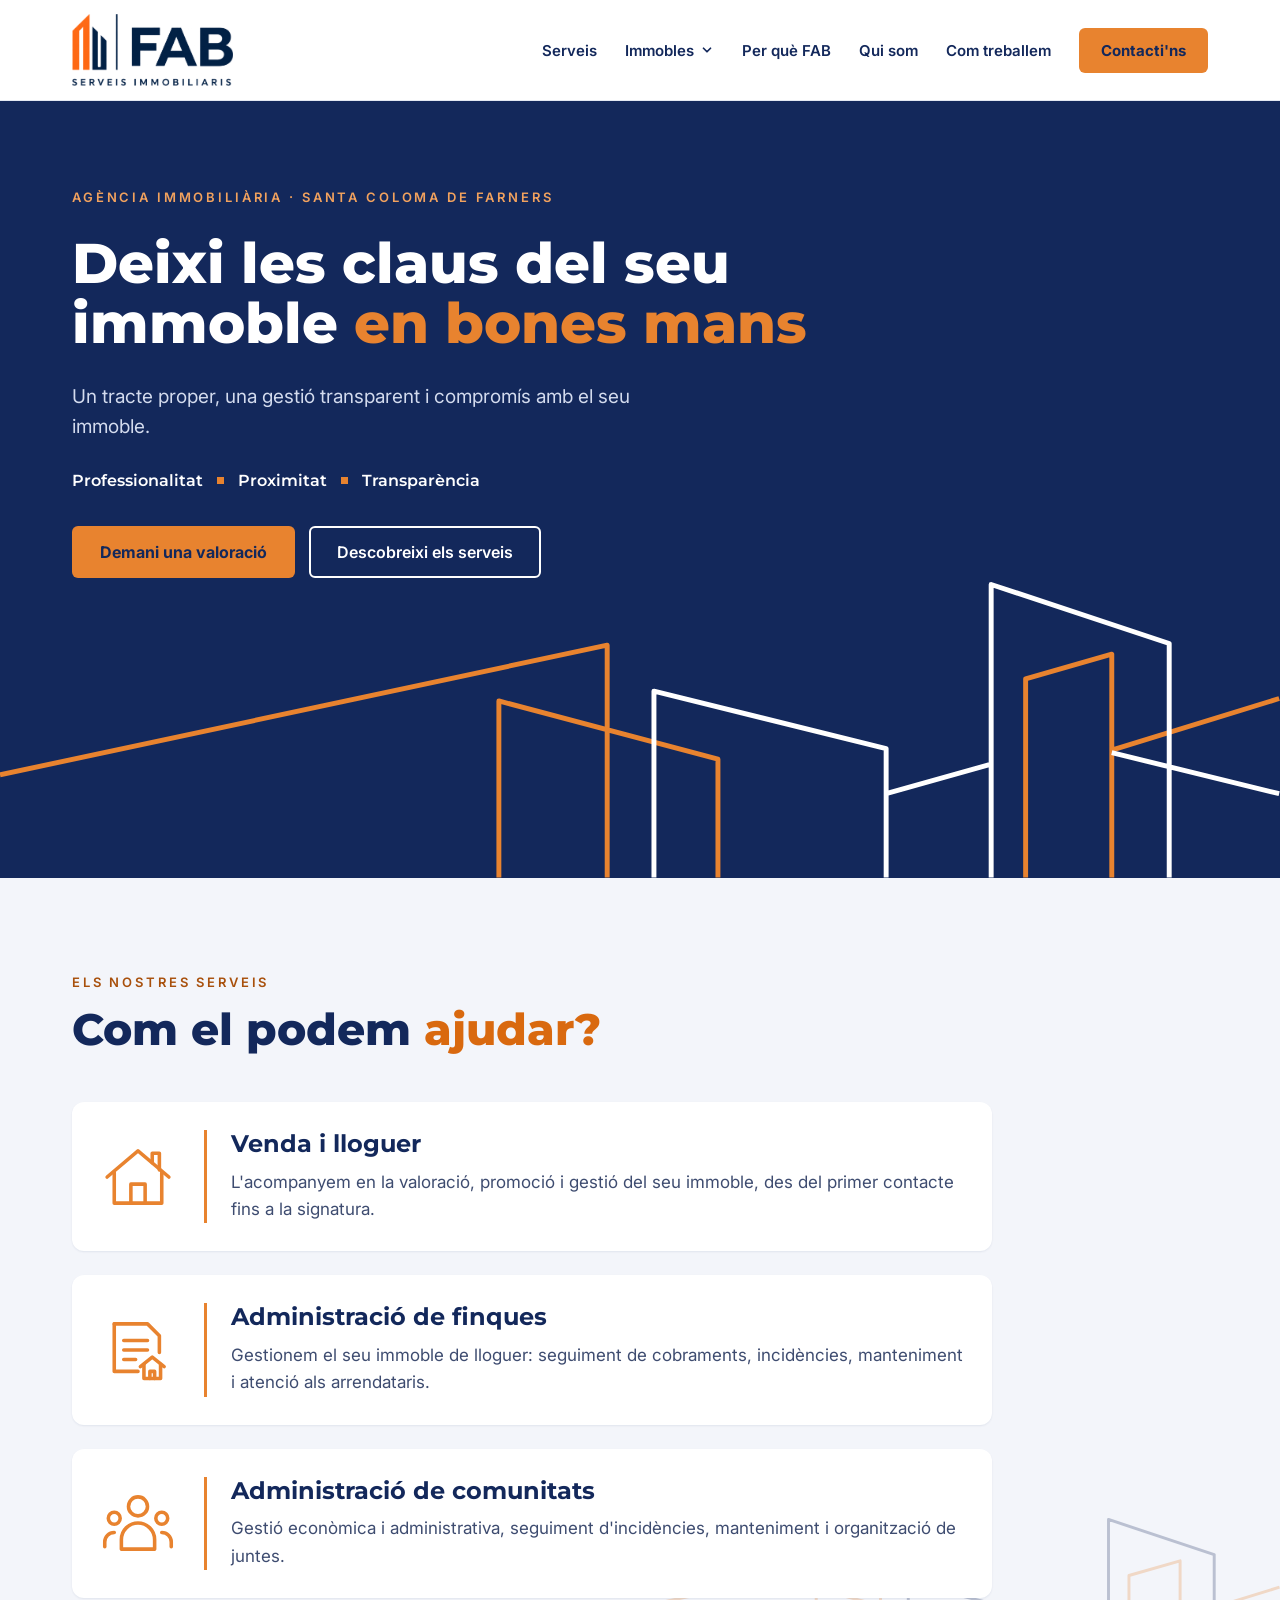
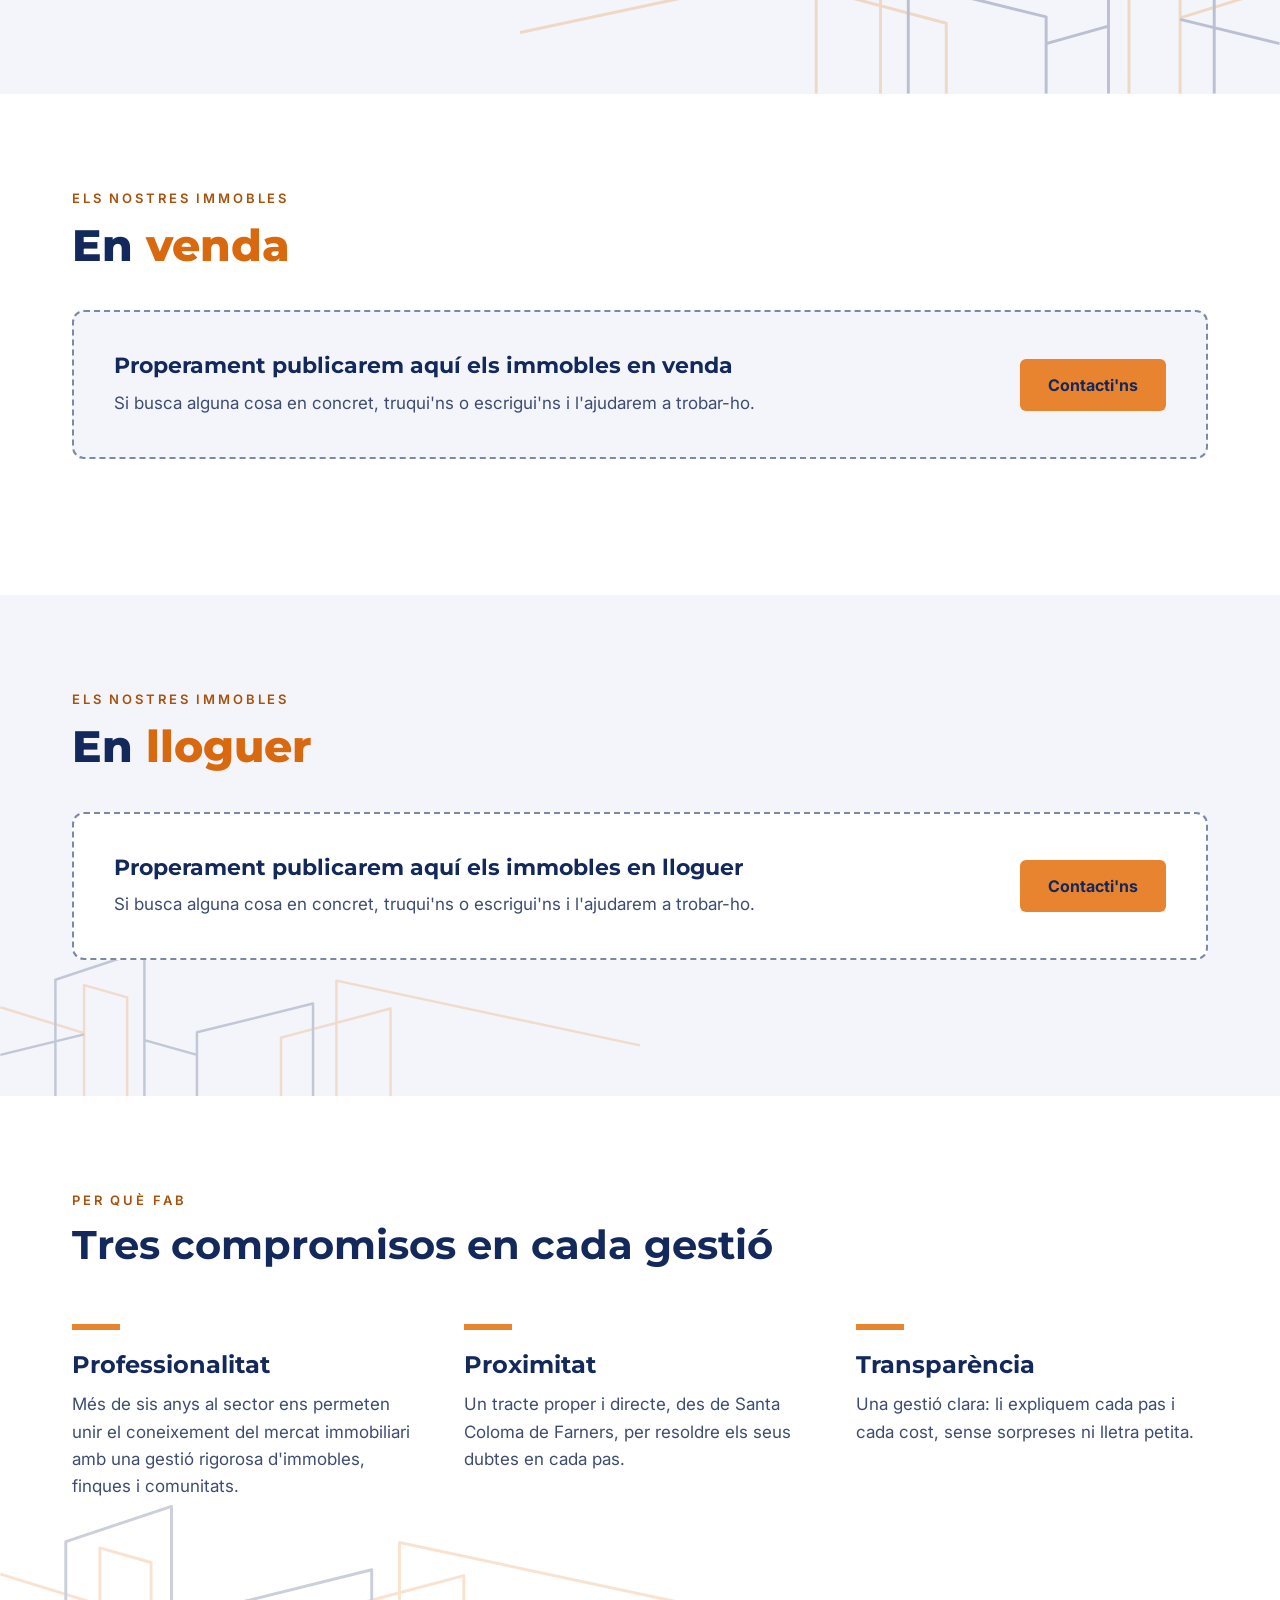
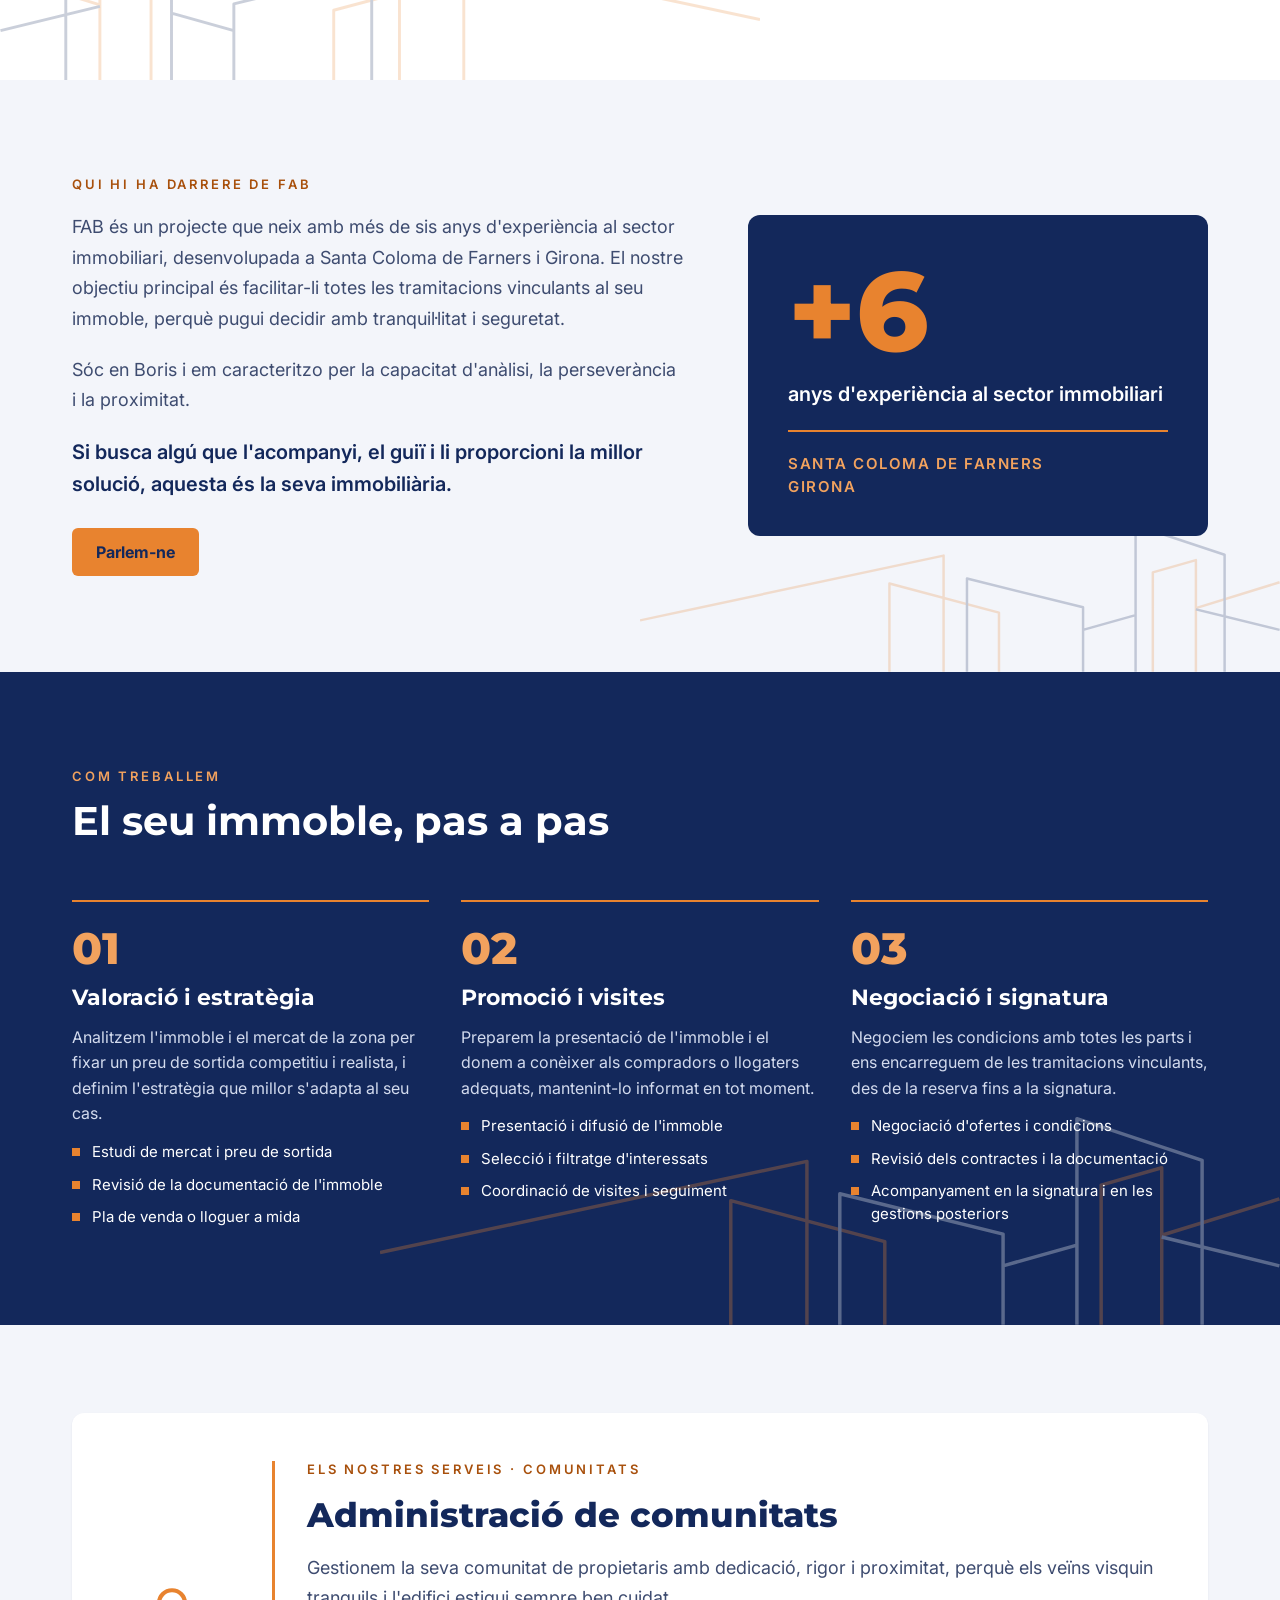
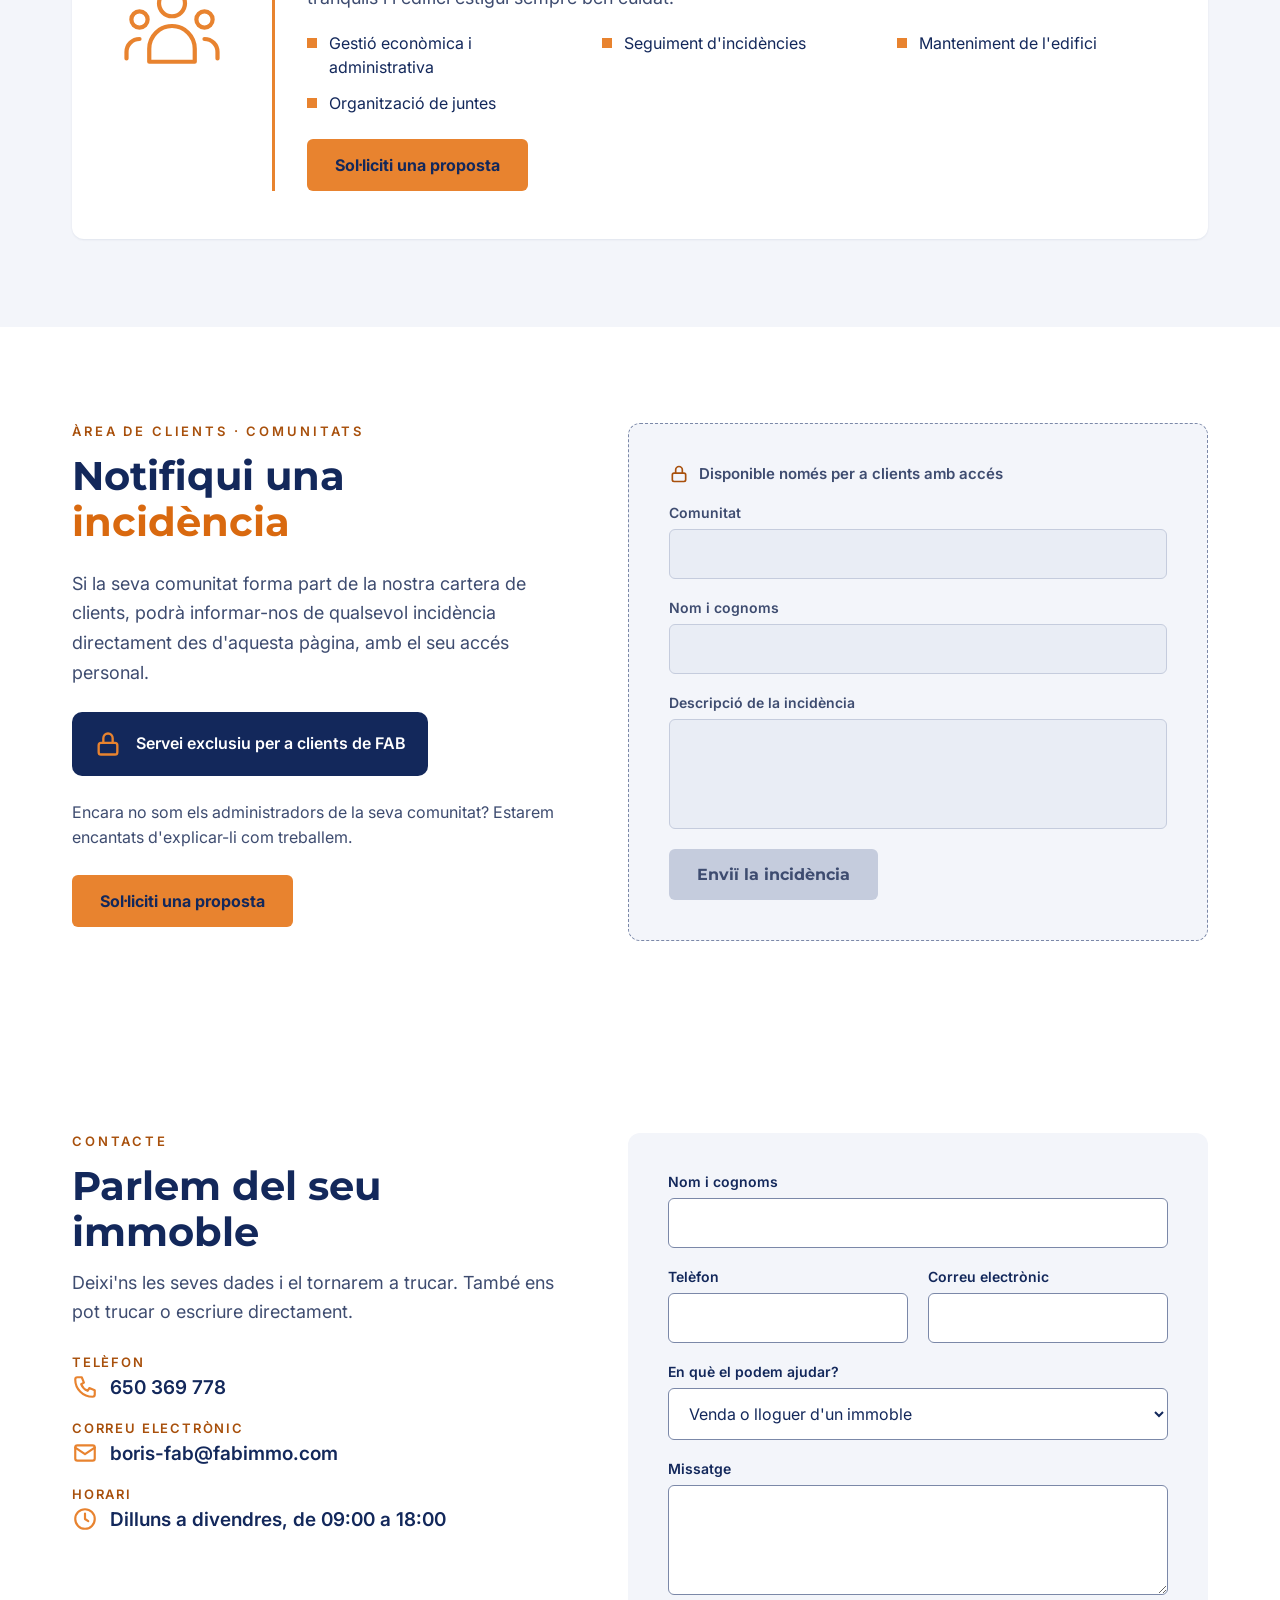
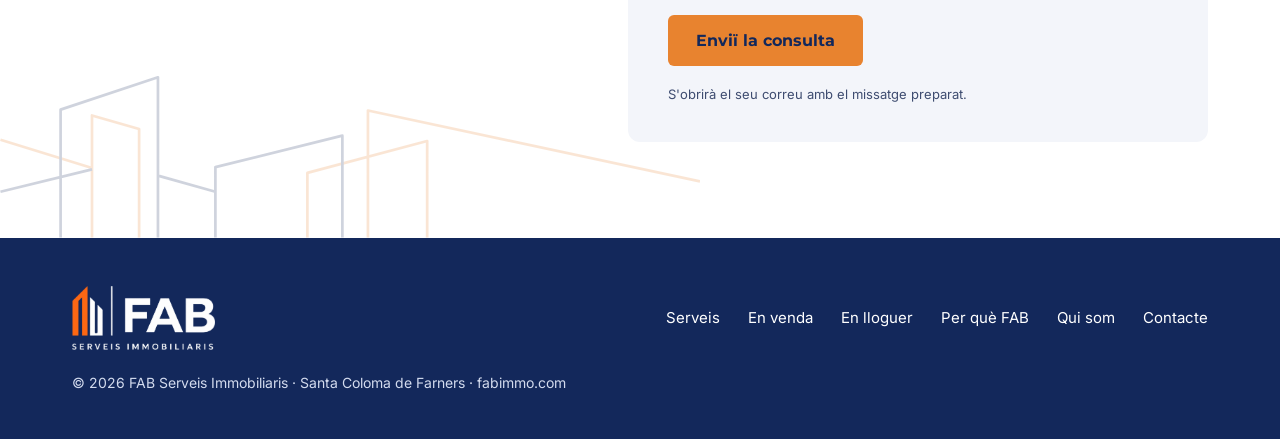
==== commit 895de500: "Add files via upload" ====
--- a/index.html
+++ b/index.html
@@ -6,7 +6,7 @@
 <title>FAB Serveis Immobiliaris · Santa Coloma de Farners</title>
 <meta name="description" content="FAB Serveis Immobiliaris: venda i lloguer, administració de finques i administració de comunitats a Santa Coloma de Farners i Girona.">
 <meta name="theme-color" content="#13285B">
-<link rel="icon" type="image/png" href="assets/logo.png">
+<link rel="icon" type="image/png" href="logo-web.png">
 <link rel="preconnect" href="https://fonts.googleapis.com">
 <link rel="preconnect" href="https://fonts.gstatic.com" crossorigin>
 <link href="https://fonts.googleapis.com/css2?family=Inter:wght@400;500;600&family=Montserrat:wght@500;600;700;800&display=swap" rel="stylesheet">
@@ -26,7 +26,7 @@
 <header style="background: #FFFFFF; border-bottom: 1px solid #E3E8F2">
 <div style="max-width: 1200px; margin: 0 auto; padding: 14px 32px; box-sizing: border-box; display: flex; flex-wrap: wrap; align-items: center; justify-content: space-between; gap: 16px">
 <a href="#inici" style="display: block; line-height: 0">
-<img src="assets/logo.png" alt="FAB Serveis Immobiliaris, inici" style="height: 72px; width: auto; display: block">
+<img src="logo-web.png" alt="FAB Serveis Immobiliaris, inici" style="height: 72px; width: auto; display: block">
 </a>
 <nav aria-label="Principal" style="display: flex; flex-wrap: wrap; align-items: center; gap: 8px 28px">
 <a href="#serveis" style="font-size: 15px; font-weight: 600; text-decoration: none; padding: 10px 0">Serveis</a>
@@ -398,7 +398,7 @@
 
 <footer style="background: #13285B; color: #D3DBEE">
 <div style="max-width: 1200px; margin: 0 auto; padding: 48px 32px; box-sizing: border-box; display: flex; flex-wrap: wrap; align-items: center; justify-content: space-between; gap: 24px">
-<img src="assets/logo-clar.png" alt="FAB Serveis Immobiliaris" style="height: 64px; width: auto; display: block">
+<img src="logo-web-clar.png" alt="FAB Serveis Immobiliaris" style="height: 64px; width: auto; display: block">
 <nav aria-label="Peu de pàgina" style="display: flex; flex-wrap: wrap; gap: 8px 28px">
 <a href="#serveis" style="font-size: 15px; color: #FFFFFF; text-decoration: none; padding: 8px 0">Serveis</a>
 <a href="#en-venda" style="font-size: 15px; color: #FFFFFF; text-decoration: none; padding: 8px 0">En venda</a>
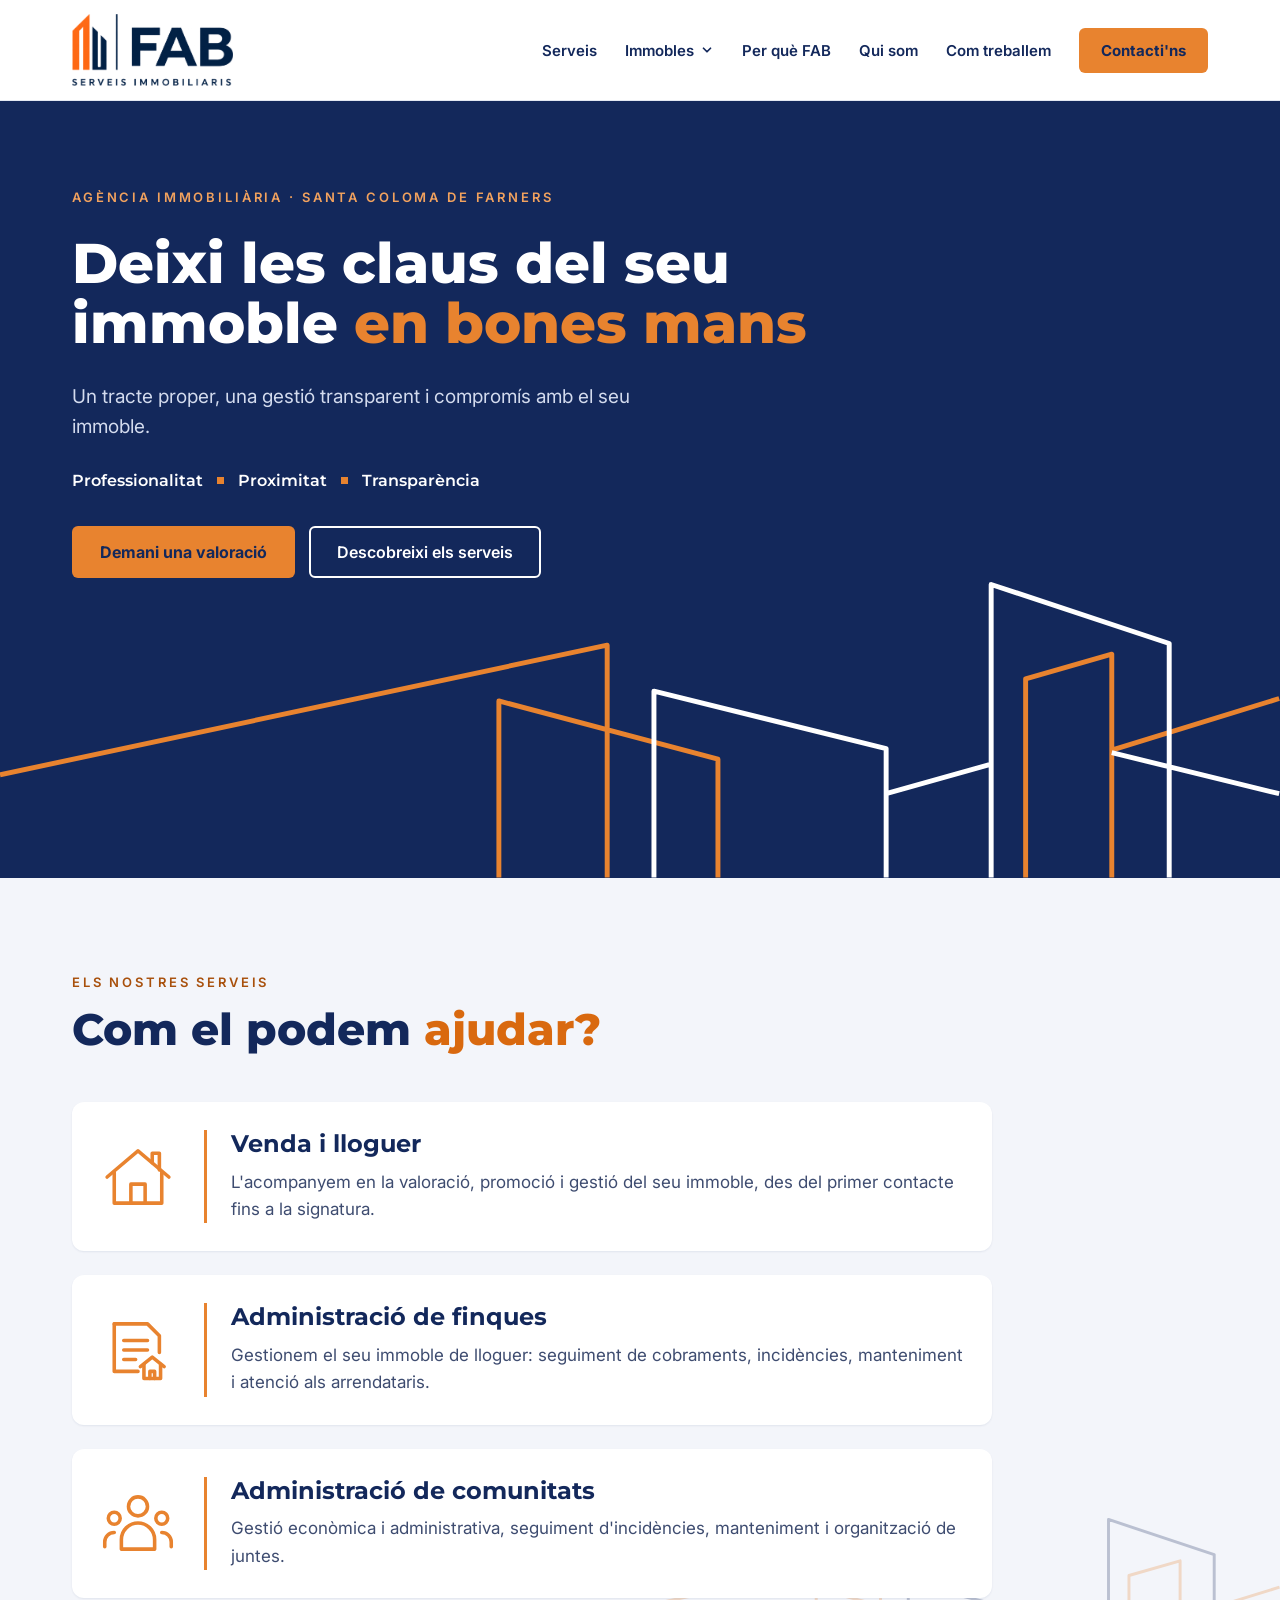
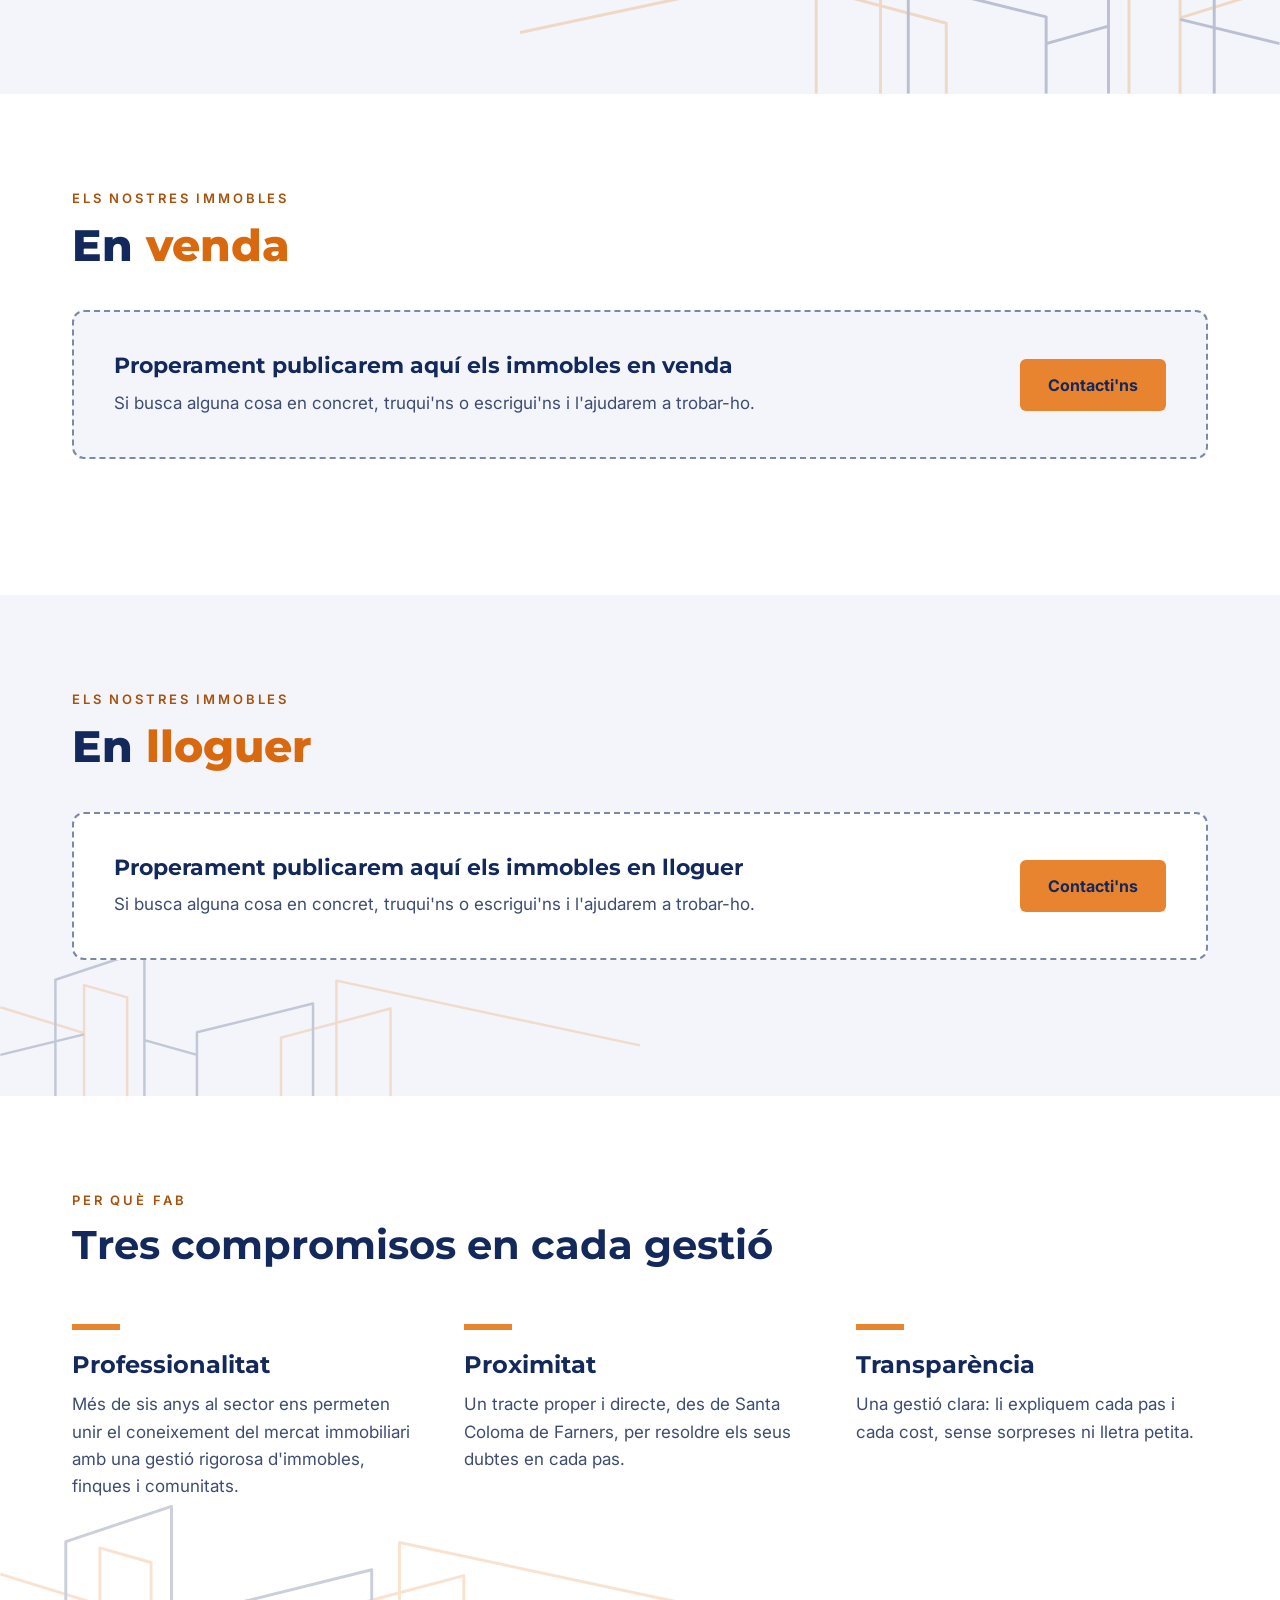
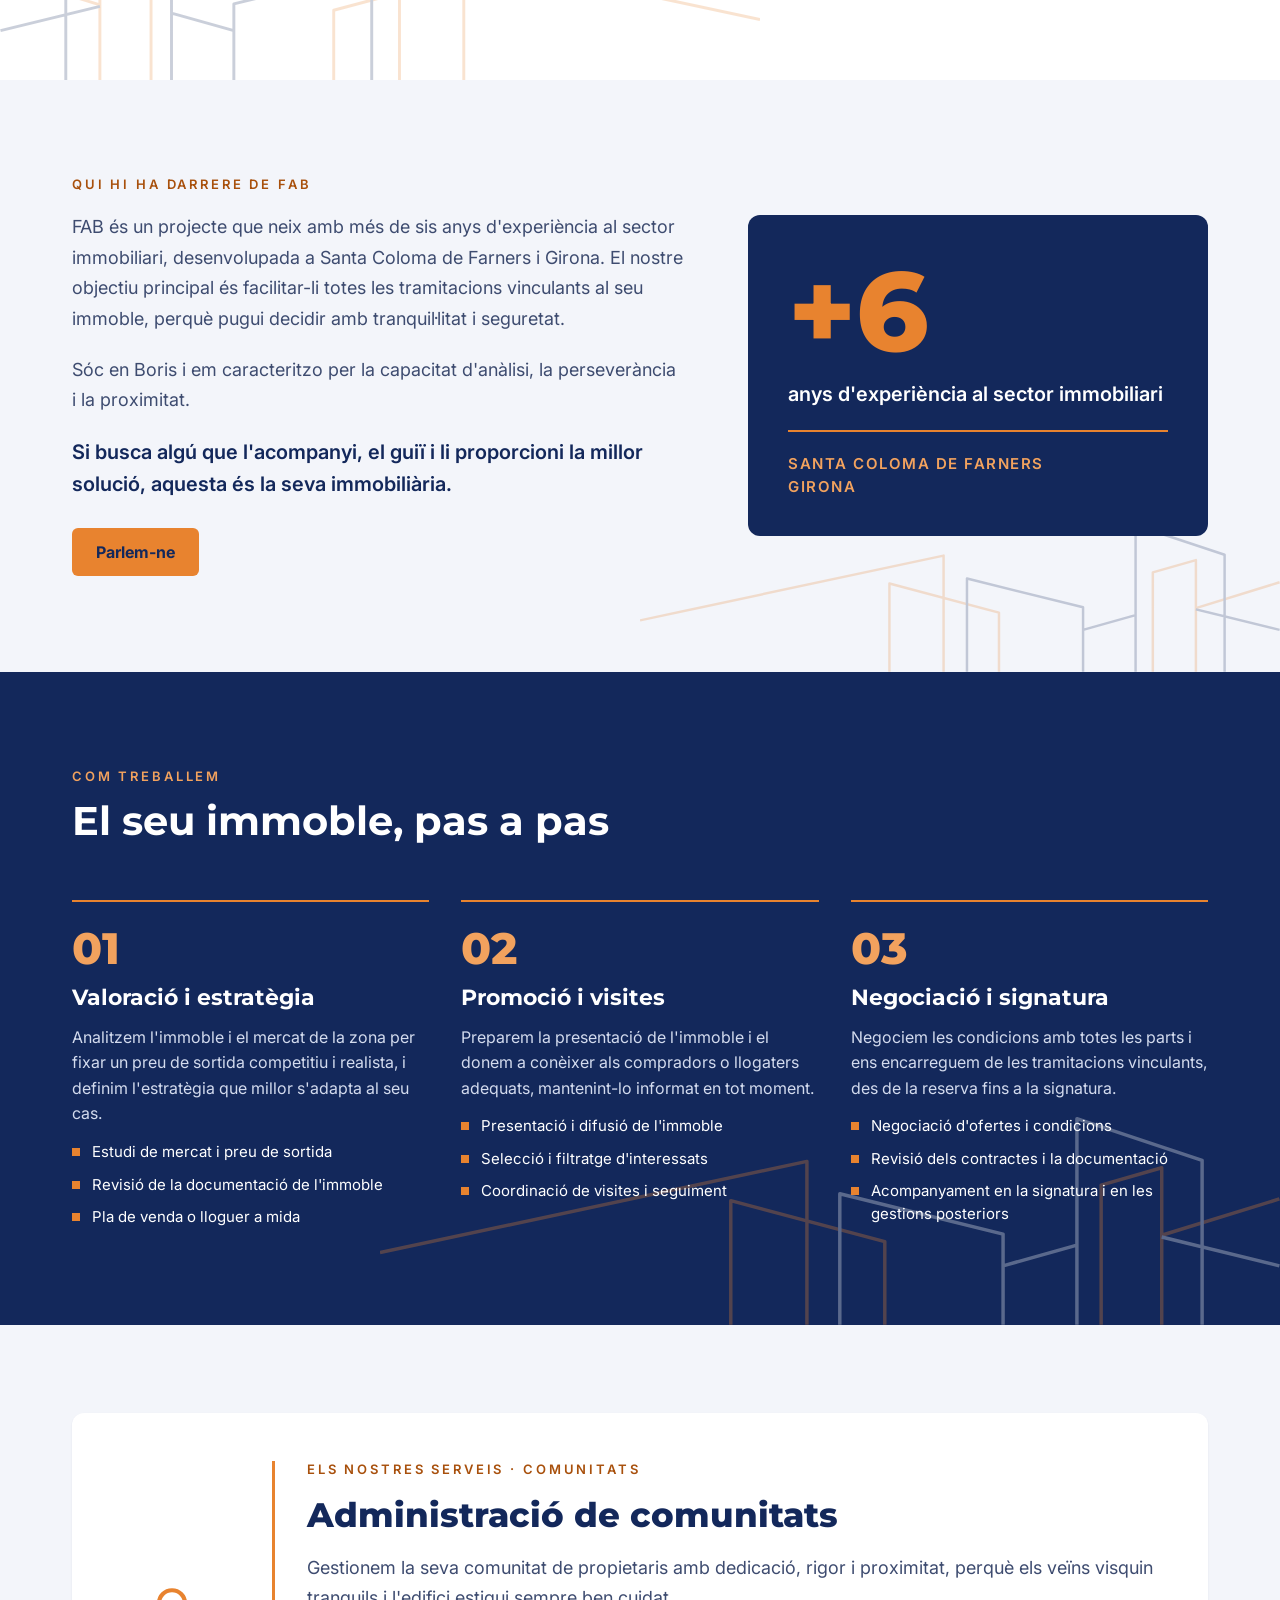
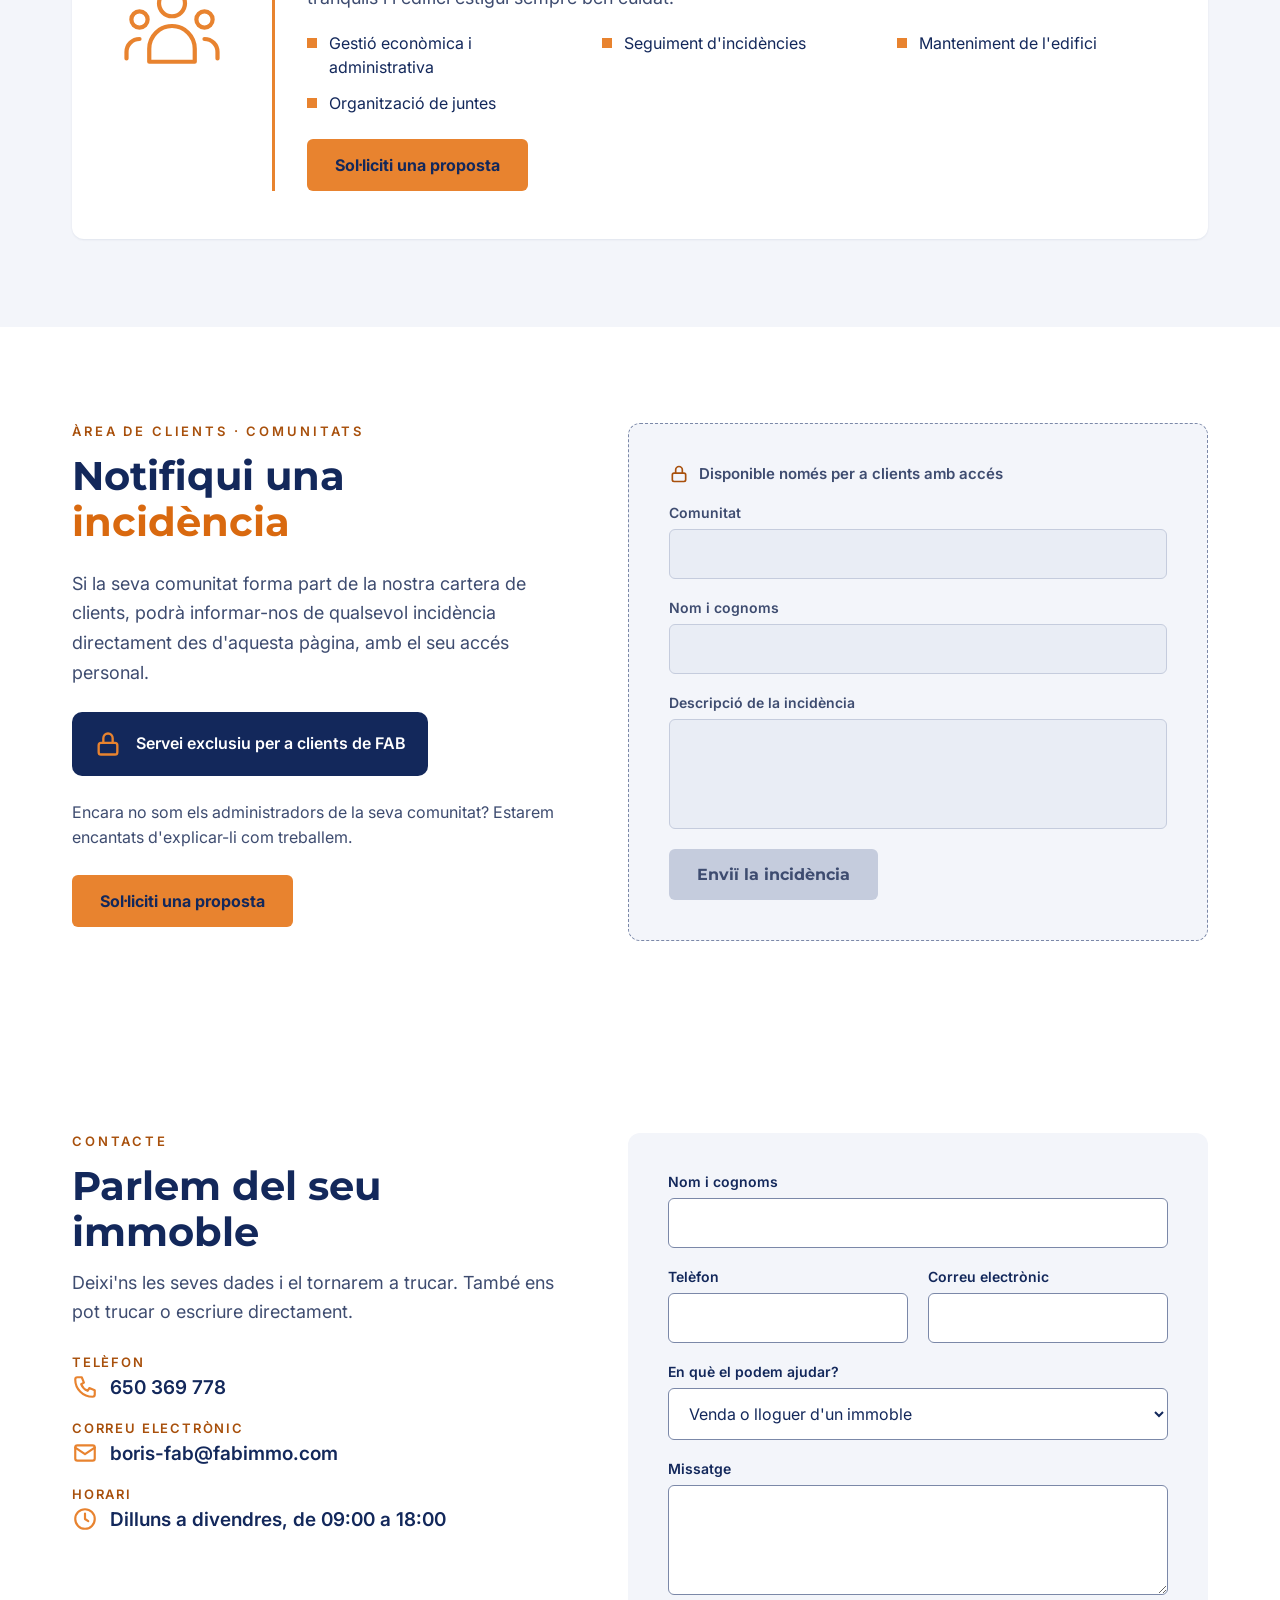
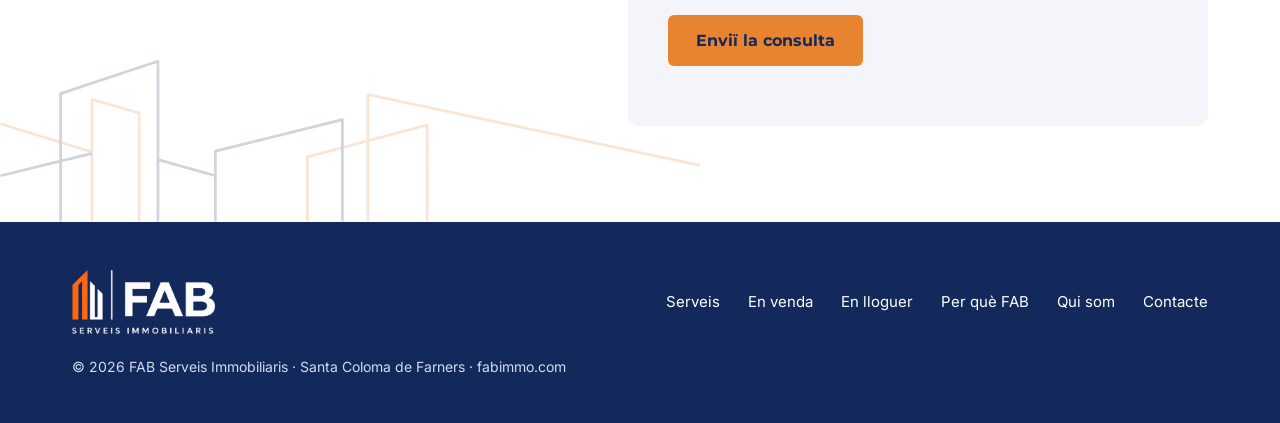
==== commit 42745b53: "Formulari de contacte: enviament amb Web3Forms en lloc de mailto Co-Authored-By: Claude Sonnet 5.5 <" ====
--- a/index.html
+++ b/index.html
@@ -362,19 +362,19 @@
 </div>
 </dl>
 </div>
-<form style="flex: 1 1 440px; min-width: 0; background: #F3F5FA; border-radius: 12px; padding: 40px; box-sizing: border-box; display: flex; flex-direction: column; gap: 20px">
+<form id="contactForm" style="flex: 1 1 440px; min-width: 0; background: #F3F5FA; border-radius: 12px; padding: 40px; box-sizing: border-box; display: flex; flex-direction: column; gap: 20px">
 <div style="display: flex; flex-direction: column; gap: 8px">
 <label for="nom" style="font-size: 14px; font-weight: 600">Nom i cognoms</label>
-<input id="nom" type="text" autocomplete="name" style="width: 100%; box-sizing: border-box; font-family: Inter, sans-serif; font-size: 16px; padding: 14px 16px; border: 1px solid #7B88A8; border-radius: 6px; background: #FFFFFF; color: #13285B">
+<input id="nom" type="text" name="nom" required autocomplete="name" style="width: 100%; box-sizing: border-box; font-family: Inter, sans-serif; font-size: 16px; padding: 14px 16px; border: 1px solid #7B88A8; border-radius: 6px; background: #FFFFFF; color: #13285B">
 </div>
 <div style="display: flex; flex-wrap: wrap; gap: 20px">
 <div style="flex: 1 1 200px; min-width: 0; display: flex; flex-direction: column; gap: 8px">
 <label for="telefon" style="font-size: 14px; font-weight: 600">Telèfon</label>
-<input id="telefon" type="tel" autocomplete="tel" style="width: 100%; box-sizing: border-box; font-family: Inter, sans-serif; font-size: 16px; padding: 14px 16px; border: 1px solid #7B88A8; border-radius: 6px; background: #FFFFFF; color: #13285B">
+<input id="telefon" type="tel" name="telefon" autocomplete="tel" style="width: 100%; box-sizing: border-box; font-family: Inter, sans-serif; font-size: 16px; padding: 14px 16px; border: 1px solid #7B88A8; border-radius: 6px; background: #FFFFFF; color: #13285B">
 </div>
 <div style="flex: 1 1 200px; min-width: 0; display: flex; flex-direction: column; gap: 8px">
 <label for="correu" style="font-size: 14px; font-weight: 600">Correu electrònic</label>
-<input id="correu" type="email" autocomplete="email" style="width: 100%; box-sizing: border-box; font-family: Inter, sans-serif; font-size: 16px; padding: 14px 16px; border: 1px solid #7B88A8; border-radius: 6px; background: #FFFFFF; color: #13285B">
+<input id="correu" type="email" name="correu" required autocomplete="email" style="width: 100%; box-sizing: border-box; font-family: Inter, sans-serif; font-size: 16px; padding: 14px 16px; border: 1px solid #7B88A8; border-radius: 6px; background: #FFFFFF; color: #13285B">
 </div>
 </div>
 <div style="display: flex; flex-direction: column; gap: 8px">
@@ -388,10 +388,11 @@
 </div>
 <div style="display: flex; flex-direction: column; gap: 8px">
 <label for="missatge" style="font-size: 14px; font-weight: 600">Missatge</label>
-<textarea id="missatge" rows="4" style="width: 100%; box-sizing: border-box; font-family: Inter, sans-serif; font-size: 16px; padding: 14px 16px; border: 1px solid #7B88A8; border-radius: 6px; background: #FFFFFF; color: #13285B; resize: vertical"></textarea>
-</div>
-<a href="mailto:boris-fab@fabimmo.com" id="send" style="font-family: Montserrat, sans-serif; font-size: 16px; font-weight: 700; text-decoration: none; background: #E8832F; color: #13285B; padding: 16px 28px; border-radius: 6px; align-self: flex-start">Enviï la consulta</a>
-<p style="font-size: 13px; color: #3E4C70">S'obrirà el seu correu amb el missatge preparat.</p>
+<textarea id="missatge" rows="4" name="missatge" required style="width: 100%; box-sizing: border-box; font-family: Inter, sans-serif; font-size: 16px; padding: 14px 16px; border: 1px solid #7B88A8; border-radius: 6px; background: #FFFFFF; color: #13285B; resize: vertical"></textarea>
+</div>
+<input type="checkbox" id="botcheck" tabindex="-1" autocomplete="off" style="display: none">
+<button type="submit" id="send" style="font-family: Montserrat, sans-serif; font-size: 16px; font-weight: 700; border: 0; cursor: pointer; background: #E8832F; color: #13285B; padding: 16px 28px; border-radius: 6px; align-self: flex-start">Enviï la consulta</button>
+<p id="formStatus" role="status" aria-live="polite" style="font-size: 14px; color: #3E4C70; margin: 0"></p>
 </form>
 </div>
 </section>
@@ -434,13 +435,33 @@
 document.querySelectorAll('[data-close]').forEach(function(a){a.addEventListener('click',function(){setMenu(false)})});
 document.addEventListener('keydown',function(e){if(e.key==='Escape')setMenu(false)});
 document.querySelectorAll('form').forEach(function(f){f.addEventListener('submit',function(e){e.preventDefault()})});
-function updateMail(){
-  var g=function(i){return $(i).value};
-  var cos='Nom: '+g('nom')+'\nTelèfon: '+g('telefon')+'\nCorreu: '+g('correu')+'\nServei: '+g('servei')+'\n\n'+g('missatge');
-  $('send').href='mailto:boris-fab@fabimmo.com?subject='+encodeURIComponent('Consulta web: '+g('servei'))+'&body='+encodeURIComponent(cos);
-}
-['nom','telefon','correu','servei','missatge'].forEach(function(i){$(i).addEventListener('input',updateMail);$(i).addEventListener('change',updateMail)});
-updateMail();render('venda');render('lloguer');
+var WEB3FORMS_KEY='ba2afb10-fc47-41fe-a4f3-07c6c401b167';
+var cf=$('contactForm'),st=$('formStatus'),sb=$('send');
+cf.addEventListener('submit',function(e){
+  e.preventDefault();
+  if($('botcheck').checked)return;
+  sb.disabled=true;sb.style.opacity='.6';st.style.color='#3E4C70';st.textContent='Enviant…';
+  fetch('https://api.web3forms.com/submit',{
+    method:'POST',
+    headers:{'Content-Type':'application/json','Accept':'application/json'},
+    body:JSON.stringify({
+      access_key:WEB3FORMS_KEY,
+      subject:'Consulta web: '+$('servei').value,
+      from_name:'Web FAB Serveis Immobiliaris',
+      name:$('nom').value,
+      phone:$('telefon').value,
+      email:$('correu').value,
+      servei:$('servei').value,
+      message:$('missatge').value
+    })
+  }).then(function(r){return r.json()}).then(function(d){
+    if(d&&d.success){cf.reset();st.style.color='#1E7A3E';st.textContent='Gràcies! Hem rebut la seva consulta i el tornarem a trucar aviat.'}
+    else{throw new Error()}
+  }).catch(function(){
+    st.style.color='#B3261E';st.textContent='No s\'ha pogut enviar. Pot trucar-nos al 650 369 778 o escriure a boris-fab@fabimmo.com.';
+  }).then(function(){sb.disabled=false;sb.style.opacity=''});
+});
+render('venda');render('lloguer');
 })();
 </script>
 </body>
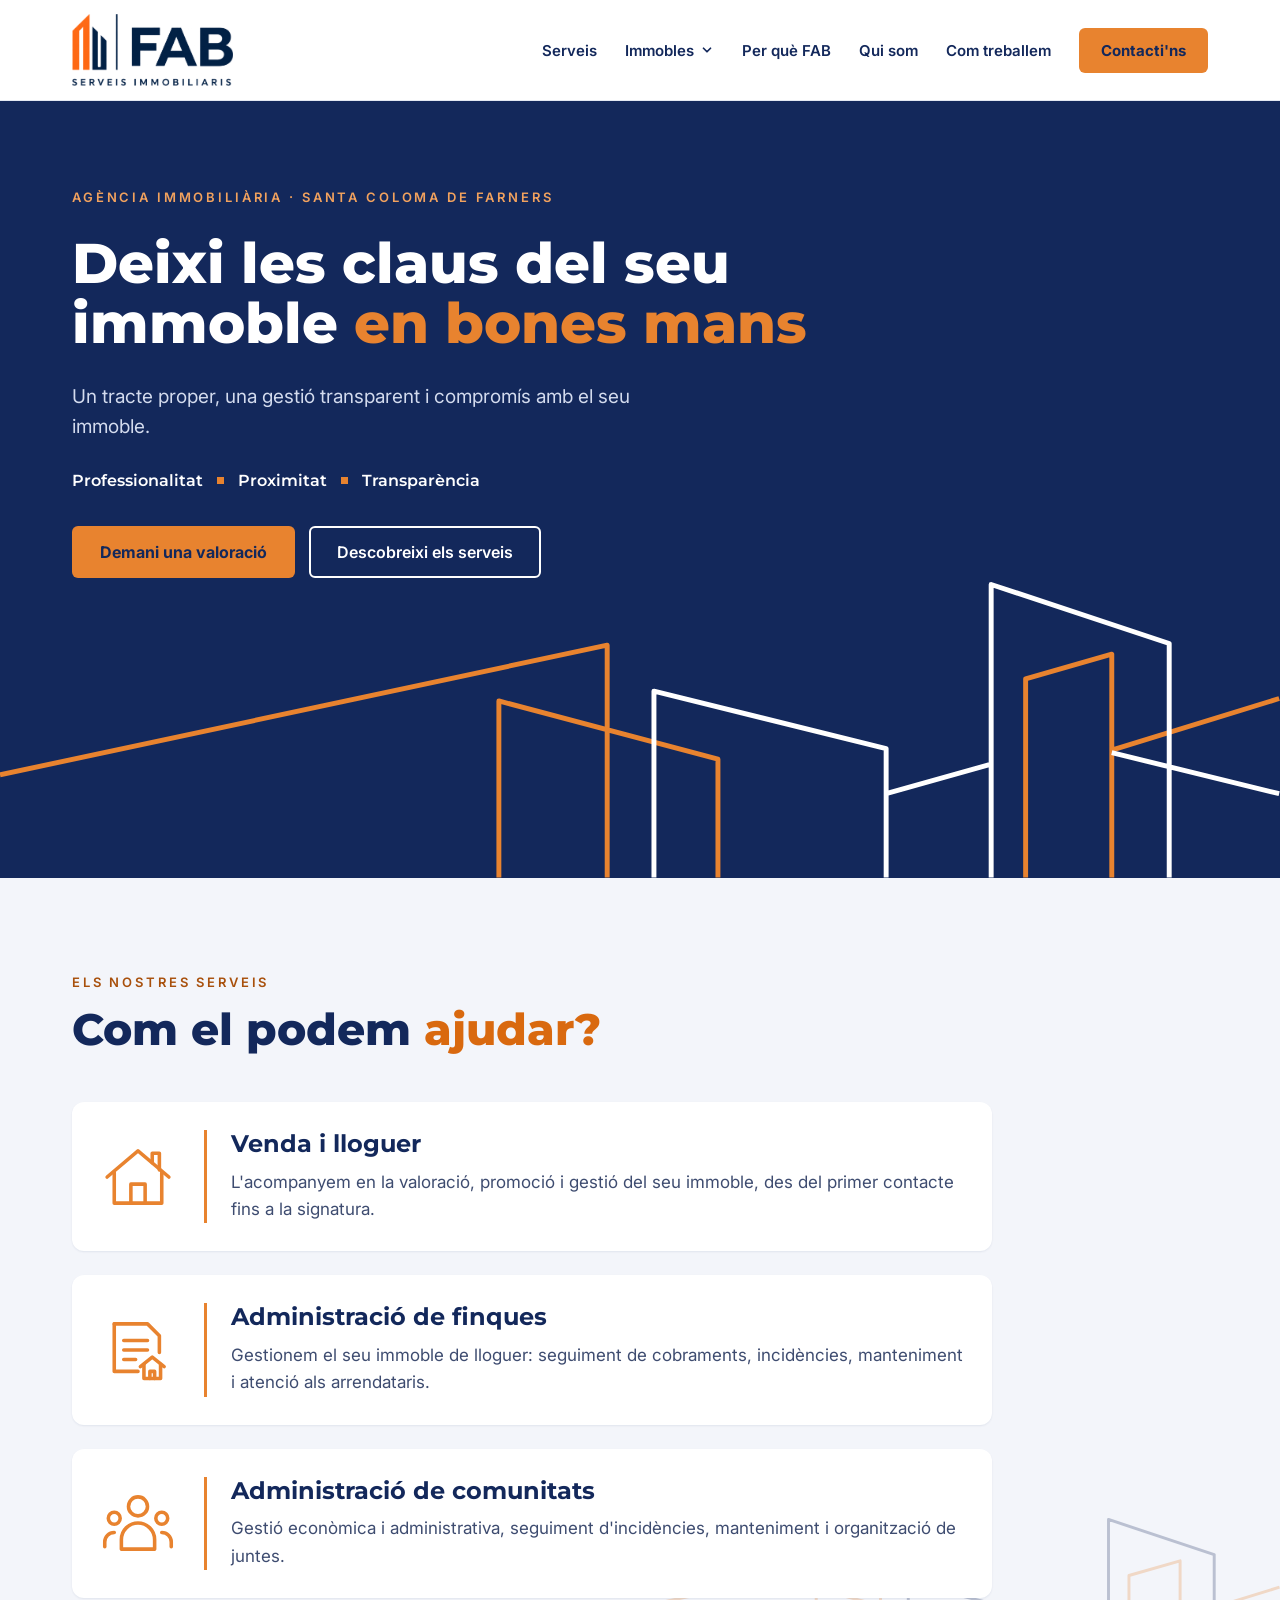
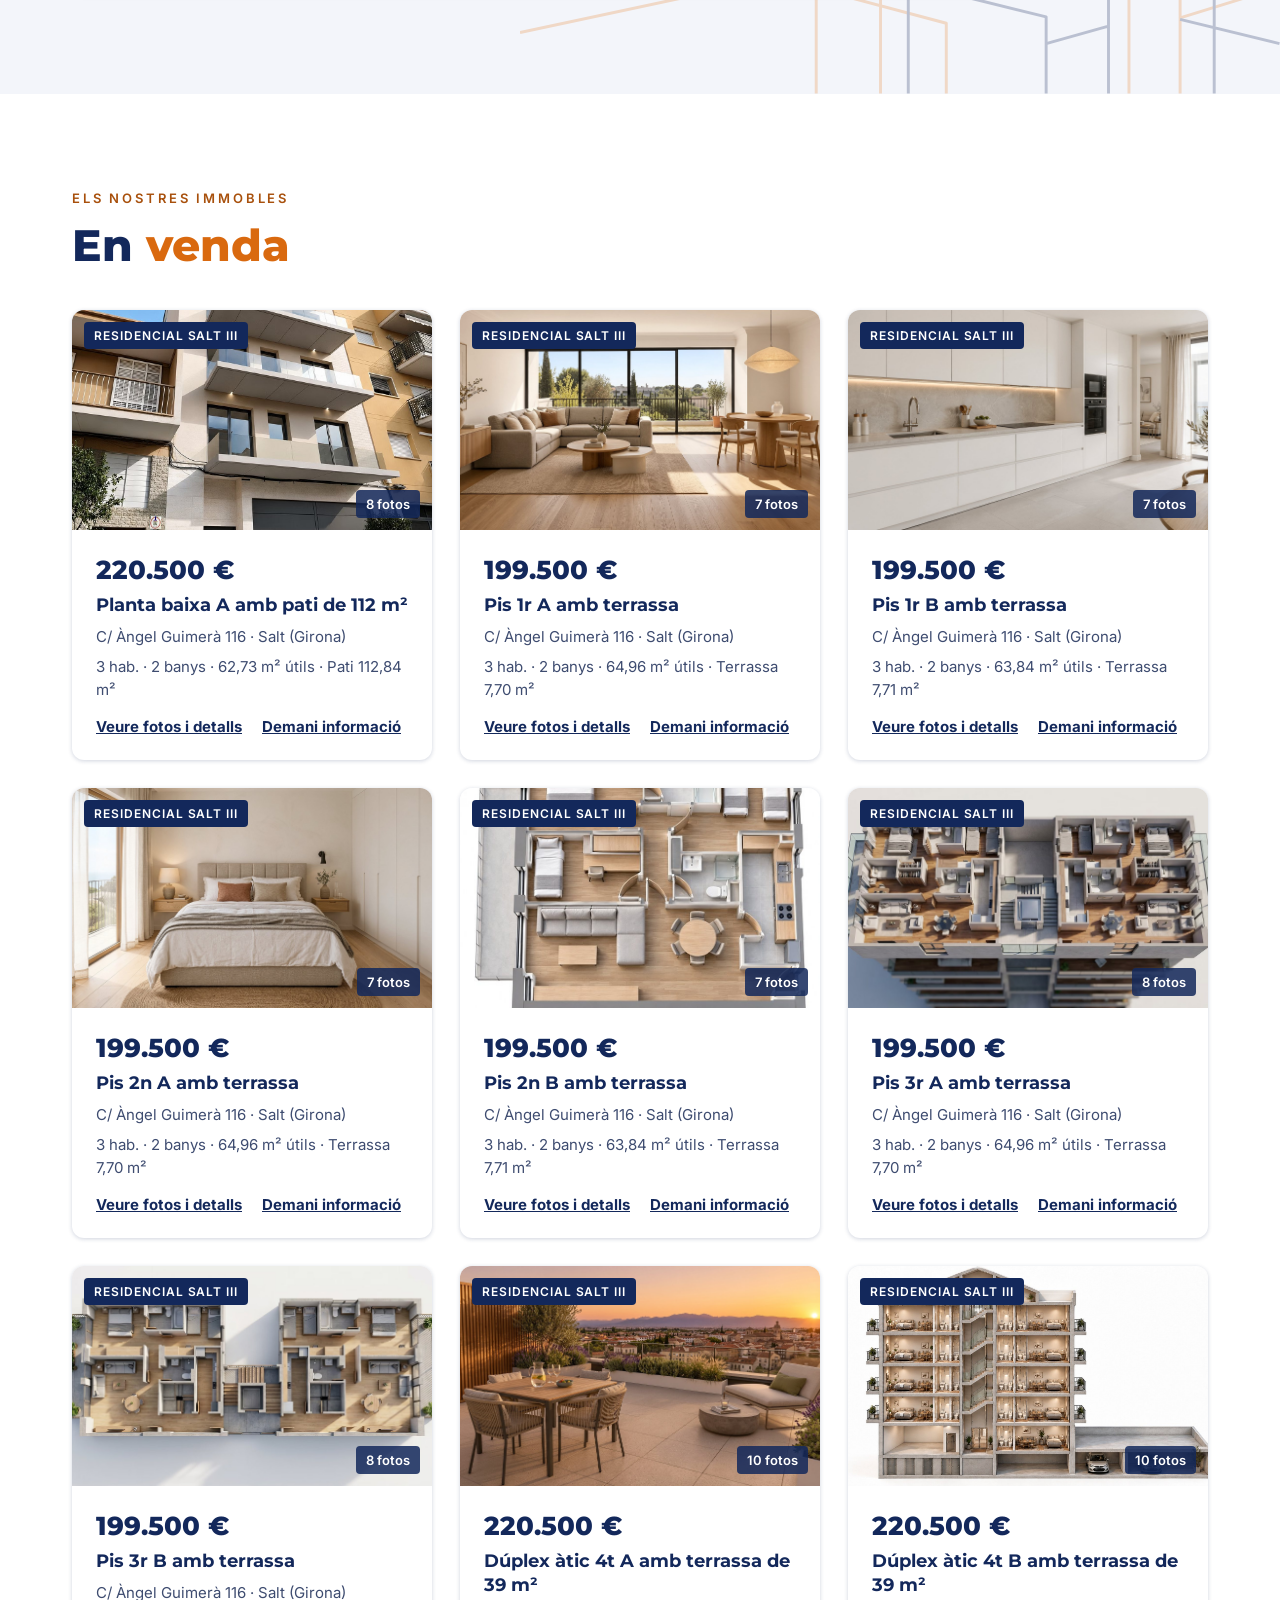
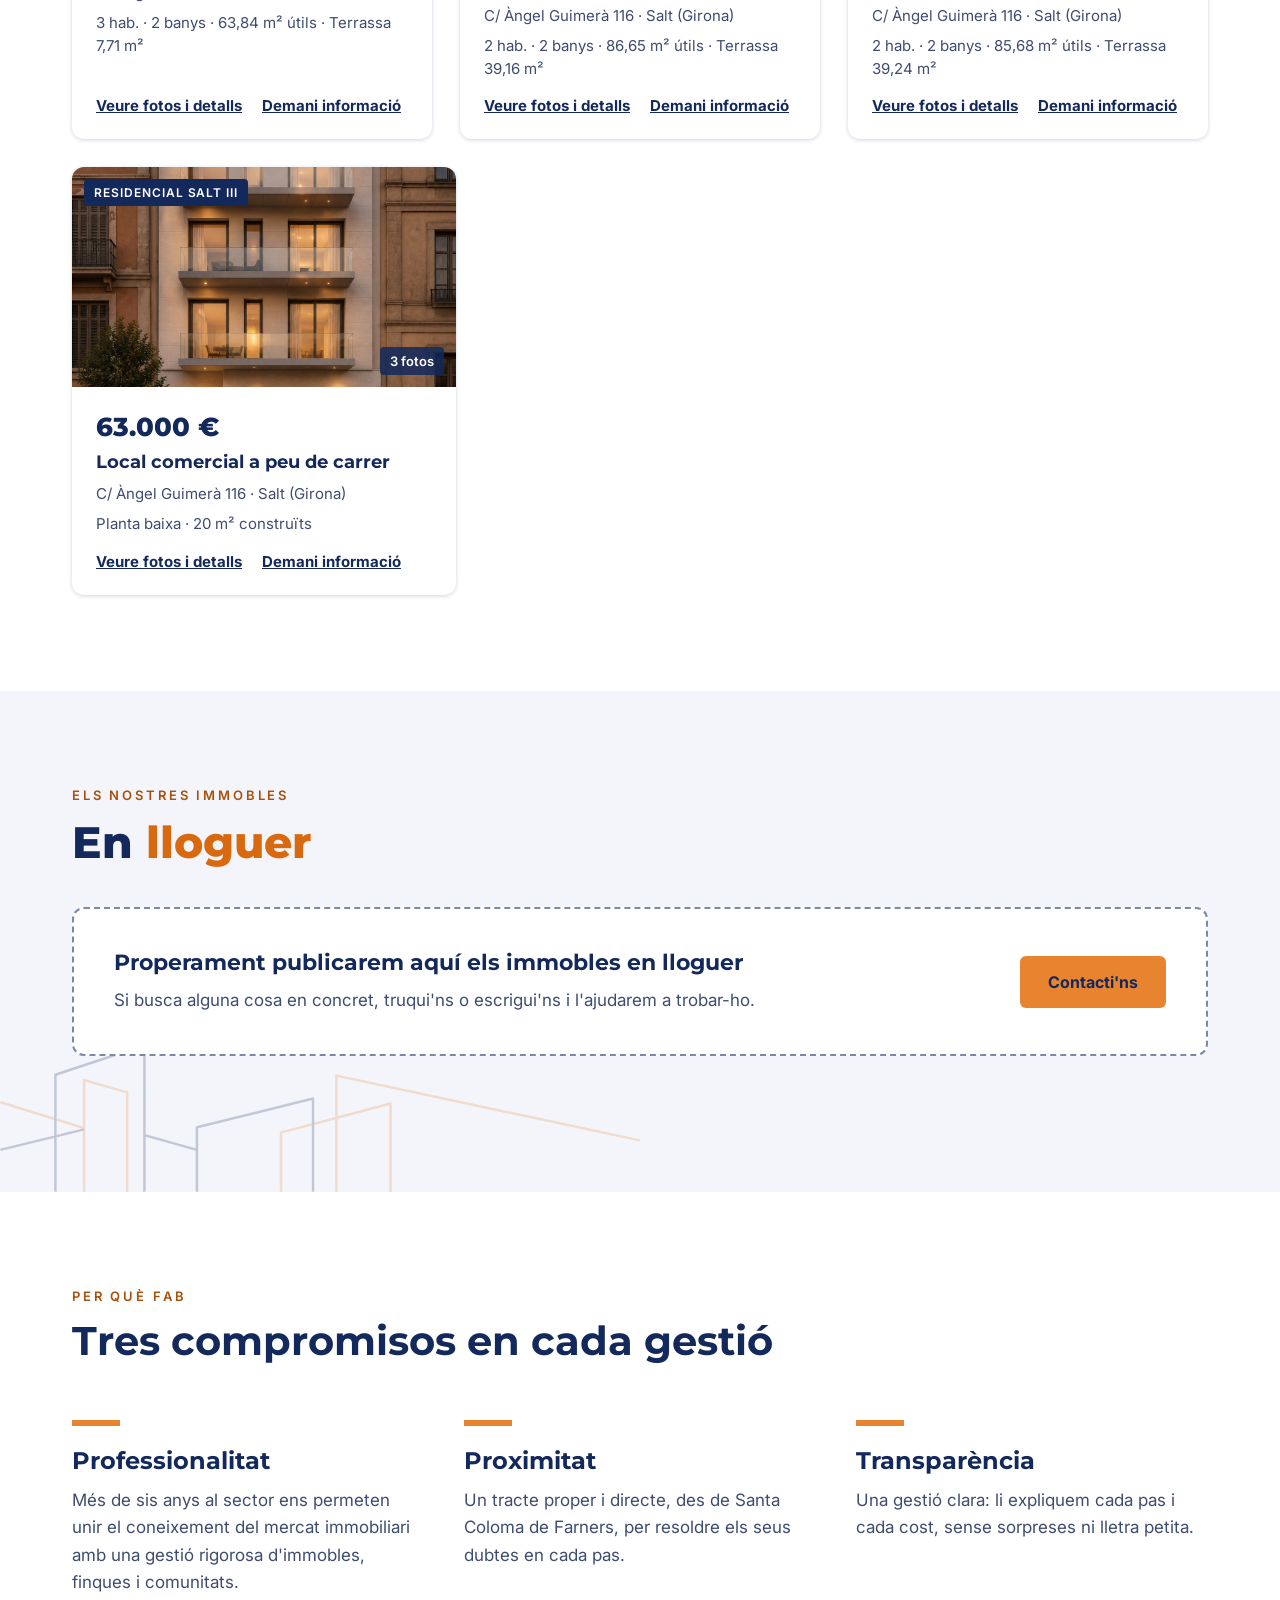
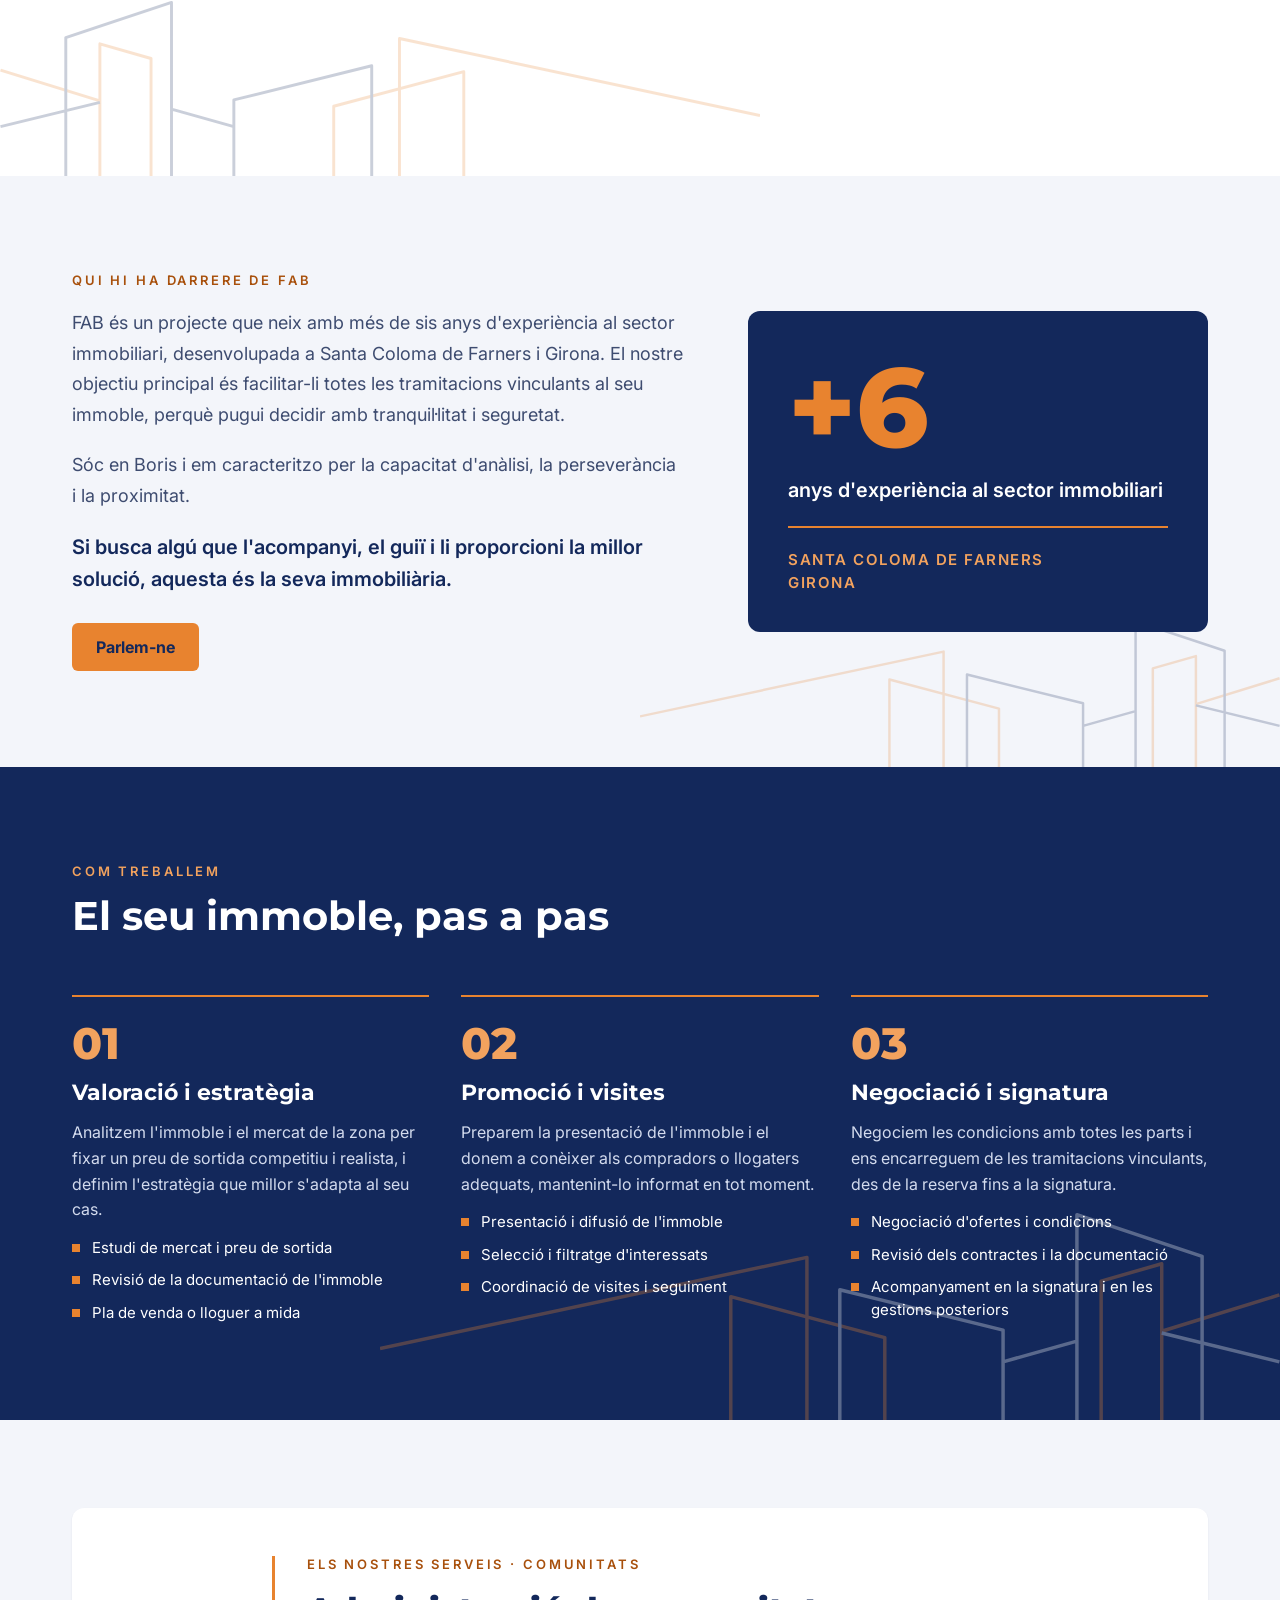
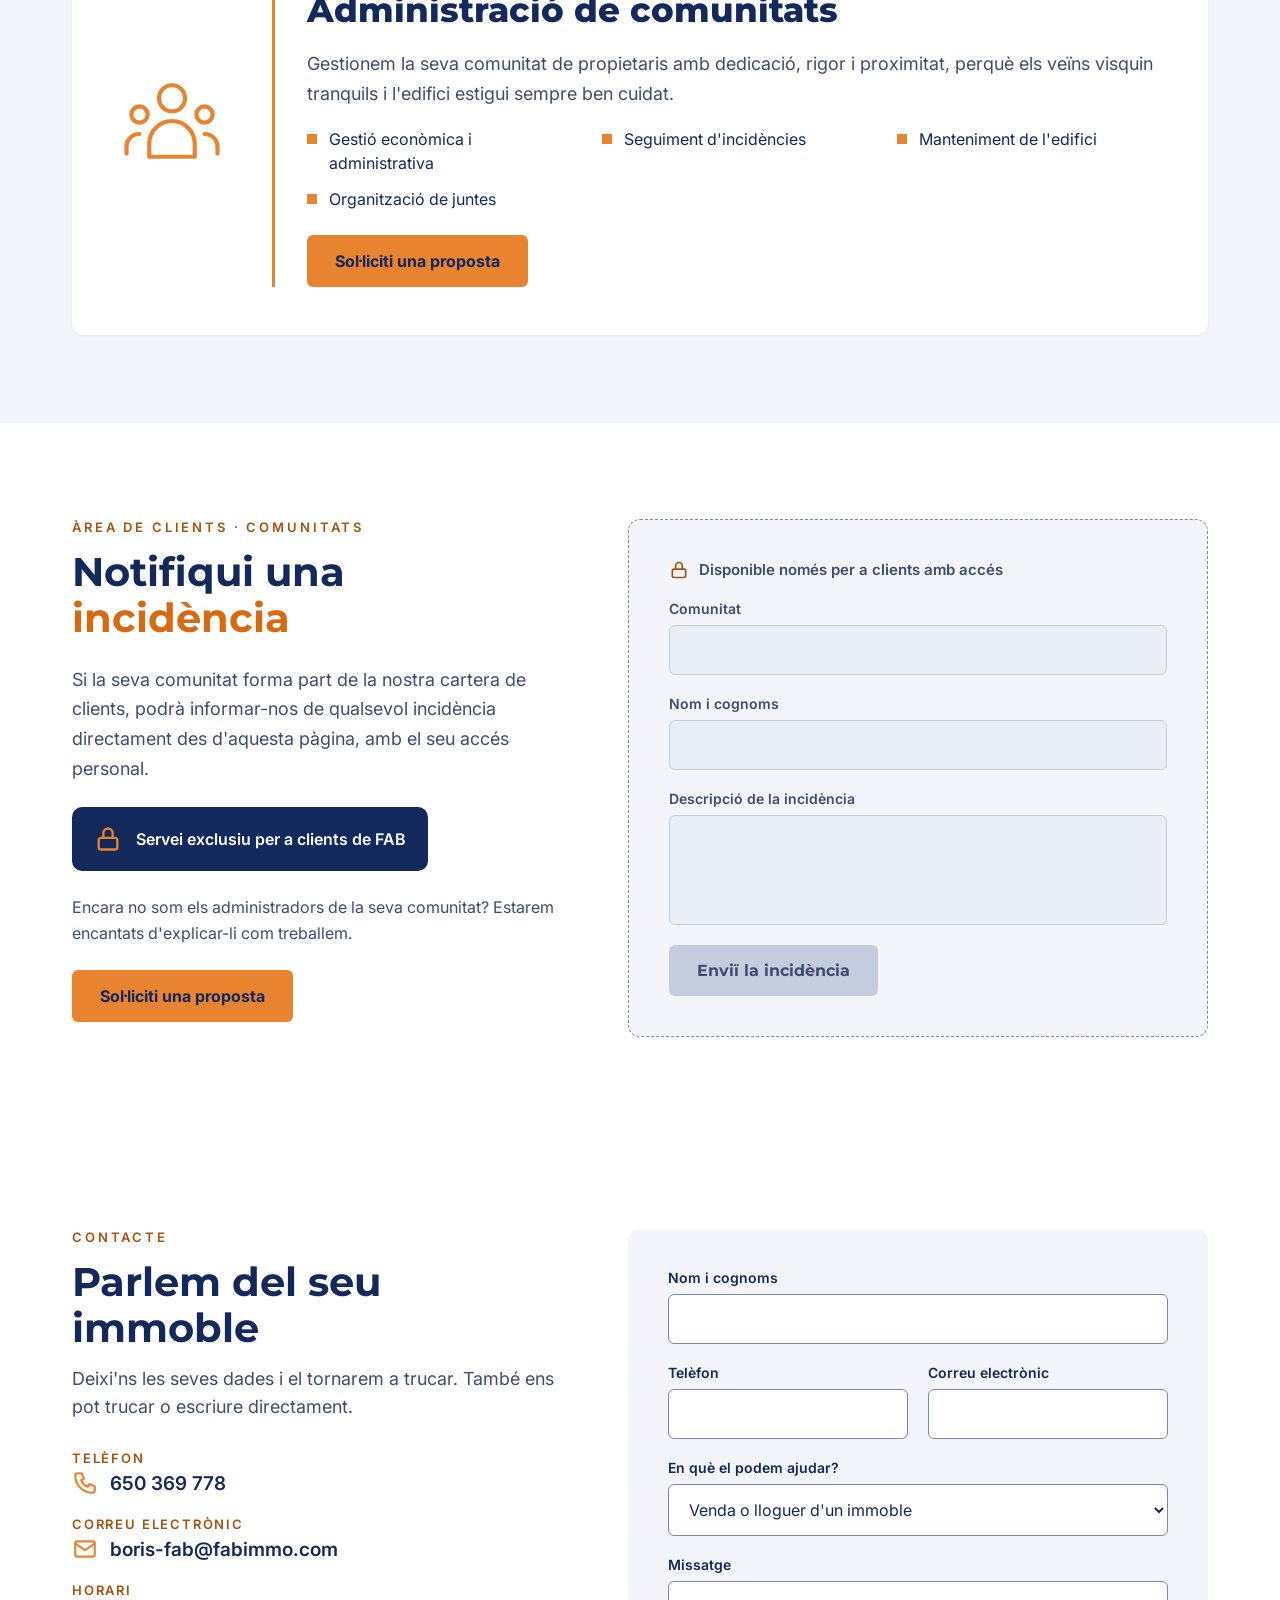
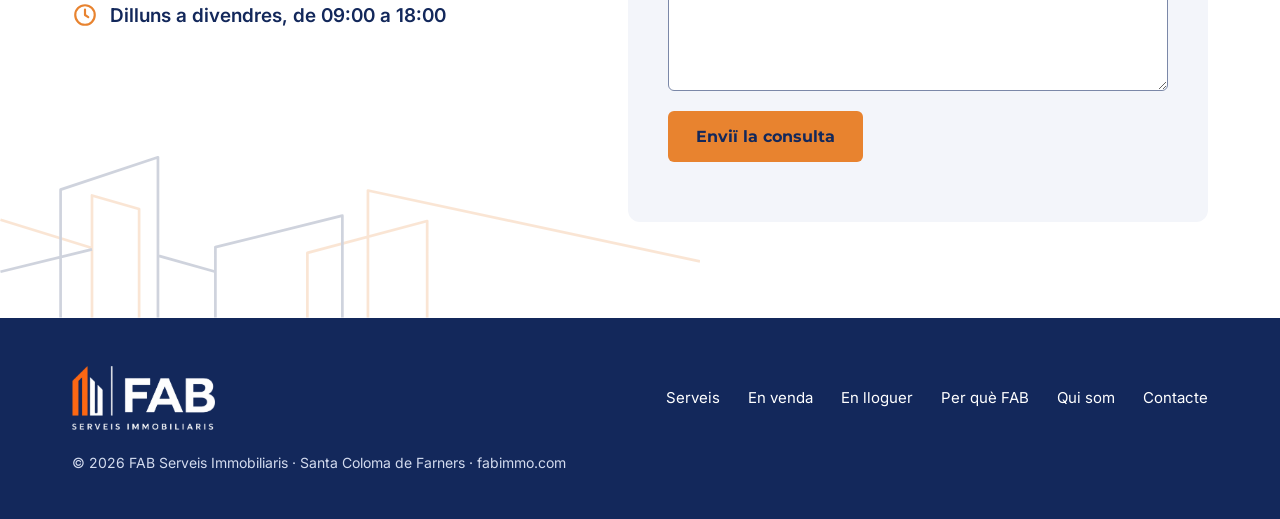
==== commit 451fa97e: "Publica els 9 pisos i el local de Residencial Salt III amb galeria de fotos Cada anunci té una porta" ====
--- a/index.html
+++ b/index.html
@@ -18,6 +18,21 @@
 a:focus-visible,button:focus-visible,input:focus-visible,select:focus-visible,textarea:focus-visible{outline:3px solid #E8832F;outline-offset:2px}
 
 [hidden]{display:none!important}
+.im-photo img{transition:transform .3s}.im-photo:hover img{transform:scale(1.03)}.im-photo{overflow:hidden}
+#imModal{position:fixed;inset:0;z-index:1000;background:rgba(10,20,46,.88);display:flex;align-items:center;justify-content:center;padding:16px;box-sizing:border-box}
+#imBox{background:#FFFFFF;border-radius:12px;max-width:1100px;width:100%;max-height:100%;overflow:auto;display:flex;flex-wrap:wrap}
+#imGal{flex:1 1 560px;min-width:0;background:#0F1F47;position:relative;display:flex;flex-direction:column}
+#imMain{width:100%;height:min(62vh,560px);object-fit:contain;display:block;background:#0F1F47}
+.imNav{position:absolute;top:calc(min(62vh,560px)/2 - 24px);width:48px;height:48px;border-radius:50%;border:0;background:rgba(255,255,255,.92);color:#13285B;font-size:26px;line-height:1;cursor:pointer}
+#imThumbs{display:flex;gap:8px;overflow-x:auto;padding:10px}
+#imThumbs button{flex:none;padding:0;border:2px solid transparent;border-radius:4px;background:none;cursor:pointer;opacity:.6}
+#imThumbs button[aria-current="true"]{border-color:#E8832F;opacity:1}
+#imThumbs img{width:84px;height:56px;object-fit:cover;display:block;border-radius:2px}
+#imInfo{flex:1 1 340px;min-width:0;padding:28px;box-sizing:border-box;display:flex;flex-direction:column;gap:14px}
+#imFitxa{list-style:none;margin:0;padding:0;display:flex;flex-direction:column}
+#imFitxa li{display:flex;justify-content:space-between;gap:12px;padding:8px 0;border-bottom:1px solid #E3E8F2;font-size:15px}
+#imFitxa li span:last-child{font-weight:600}
+@media (max-width:640px){#imClose{position:fixed;top:24px;right:24px;z-index:2;box-shadow:0 2px 8px rgba(0,0,0,.3)}#imMain{height:46vh}.imNav{top:calc(23vh - 24px)}#imInfo{padding:20px}}
 </style>
 </head>
 <body>
@@ -126,13 +141,20 @@
 <div id="vendaGrid" style="display: flex; flex-wrap: wrap; gap: 28px"></div>
 <template id="vendaTpl">
 <article style="flex: 1 1 300px; max-width: 384px; min-width: 0; background: #FFFFFF; border-radius: 12px; overflow: hidden; box-shadow: 0 1px 4px rgba(19,40,91,0.2); display: flex; flex-direction: column">
-<img data-f="imatge" alt="" style="width: 100%; height: 220px; object-fit: cover; display: block; background: #E3E8F2">
-<div style="padding: 24px; display: flex; flex-direction: column; gap: 8px; overflow-wrap: anywhere">
+<button type="button" data-open class="im-photo" style="position: relative; padding: 0; border: 0; background: #E3E8F2; cursor: pointer; display: block; width: 100%">
+<img data-f="imatge" alt="" loading="lazy" style="width: 100%; height: 220px; object-fit: cover; display: block">
+<span data-f="etiqueta" style="position: absolute; left: 12px; top: 12px; background: #13285B; color: #FFFFFF; font-family: Inter, sans-serif; font-size: 12px; font-weight: 600; letter-spacing: 0.08em; padding: 6px 10px; border-radius: 4px"></span>
+<span data-f="nfotos" style="position: absolute; right: 12px; bottom: 12px; background: rgba(19,40,91,0.85); color: #FFFFFF; font-family: Inter, sans-serif; font-size: 13px; font-weight: 600; padding: 6px 10px; border-radius: 4px"></span>
+</button>
+<div style="padding: 24px; display: flex; flex-direction: column; gap: 8px; overflow-wrap: anywhere; flex: 1">
 <span style="font-family: Montserrat, sans-serif; font-size: 26px; font-weight: 800" data-f="preu"></span>
 <h3 style="font-size: 18px; line-height: 1.3; font-weight: 700" data-f="titol"></h3>
 <p style="font-size: 15px; line-height: 1.5; color: #3E4C70" data-f="poblacio"></p>
 <p style="font-size: 15px; line-height: 1.5; color: #3E4C70" data-f="detalls"></p>
-<a href="#contacte" style="margin-top: 8px; font-size: 15px; font-weight: 700">Demani informació</a>
+<div style="margin-top: auto; padding-top: 8px; display: flex; flex-wrap: wrap; gap: 8px 20px">
+<button type="button" data-open style="font-family: Inter, sans-serif; font-size: 15px; font-weight: 700; color: #13285B; background: none; border: 0; padding: 0; cursor: pointer; text-decoration: underline">Veure fotos i detalls</button>
+<a href="#contacte" data-info style="font-size: 15px; font-weight: 700">Demani informació</a>
+</div>
 </div>
 </article>
 </template>
@@ -413,10 +435,79 @@
 </footer>
 
 </div>
+<div id="imModal" hidden role="dialog" aria-modal="true" aria-labelledby="imTitol">
+<div id="imBox">
+<div id="imGal">
+<img id="imMain" alt="">
+<button type="button" class="imNav" id="imPrev" aria-label="Foto anterior" style="left: 12px">‹</button>
+<button type="button" class="imNav" id="imNext" aria-label="Foto següent" style="right: 12px">›</button>
+<span id="imCount" style="position: absolute; left: 12px; top: 12px; background: rgba(19,40,91,0.85); color: #FFFFFF; font-size: 13px; font-weight: 600; padding: 6px 10px; border-radius: 4px"></span>
+<p id="imCaption" style="color: #D3DBEE; font-size: 13px; padding: 10px 12px 0"></p>
+<div id="imThumbs"></div>
+</div>
+<div id="imInfo">
+<div style="display: flex; justify-content: space-between; align-items: flex-start; gap: 12px">
+<span id="imEtiqueta" style="font-size: 13px; font-weight: 600; letter-spacing: 0.18em; color: #A8500C"></span>
+<button type="button" id="imClose" aria-label="Tancar" style="border: 0; background: #F3F5FA; color: #13285B; width: 40px; height: 40px; border-radius: 50%; font-size: 22px; line-height: 1; cursor: pointer; flex: none">×</button>
+</div>
+<span id="imPreu" style="font-family: Montserrat, sans-serif; font-size: 32px; font-weight: 800"></span>
+<h3 id="imTitol" style="font-size: 22px; line-height: 1.25; font-weight: 700"></h3>
+<p id="imPoblacio" style="font-size: 15px; color: #3E4C70"></p>
+<p id="imDesc" style="font-size: 16px; line-height: 1.6; color: #3E4C70"></p>
+<ul id="imFitxa"></ul>
+<p style="font-size: 13px; color: #7B88A8">Imatges orientatives, no contractuals.</p>
+<a href="#contacte" id="imInfoBtn" style="align-self: flex-start; font-family: Montserrat, sans-serif; font-size: 16px; font-weight: 700; text-decoration: none; background: #E8832F; color: #13285B; padding: 14px 26px; border-radius: 6px">Demani informació</a>
+</div>
+</div>
+</div>
 <script>
 (function(){
-// Immobles: afegeixi elements amb { titol, poblacio, preu, detalls, imatge }
-var IMMOBLES={venda:[],lloguer:[]};
+// Immobles: { etiqueta, titol, poblacio, preu, detalls, descripcio, fitxa:[[nom,valor]], fotos:[[fitxer,peu]] }
+// La primera foto és la portada (diferent a cada anunci); la segona, el plànol del pis.
+var D='immobles/salt-iii/';
+var ADR='C/ Àngel Guimerà 116 · Salt (Girona)';
+var EDIF=' Edifici de reforma integral amb ascensor, a 9 minuts en cotxe del centre de Girona i a 3 minuts de l\'AP-7 i l\'A-2.';
+var F={
+ facDia:[D+'facana-dia.jpg','Façana de l\'edifici'],facNit:[D+'facana-nit.jpg','Façana al vespre'],
+ salo:[D+'salo-menjador.jpg','Saló-menjador'],cuina:[D+'cuina.jpg','Cuina'],dorm:[D+'dormitori.jpg','Dormitori'],
+ atic:[D+'atic-terrassa.jpg','Terrassa de l\'àtic'],seccio:[D+'seccio-edifici.jpg','Secció de l\'edifici'],
+ tipus:[D+'planta-tipus.jpg','Planta tipus (plantes 1a a 3a)'],zenital:[D+'vista-zenital.jpg','Vista zenital d\'una planta tipus'],
+ ubic:[D+'ubicacio.jpg','Ubicació: C/ Àngel Guimerà 116, Salt']
+};
+function pis(o){
+  var g=[o.portada,o.planol].concat(o.extra||[]);
+  [F.salo,F.cuina,F.dorm,F.facDia,F.ubic].forEach(function(f){if(g.indexOf(f)<0)g.push(f)});
+  return {etiqueta:'RESIDENCIAL SALT III',titol:o.titol,poblacio:ADR,preu:o.preu,detalls:o.detalls,descripcio:o.desc+EDIF,fitxa:o.fitxa,fotos:g};
+}
+var tA=[D+'tipus-a-planol.jpg','Plànol de l\'habitatge A (plantes 1a a 3a)'],t3A=[D+'tipus-a-3d.jpg','Vista 3D de l\'habitatge A'];
+var tB=[D+'tipus-b-planol.jpg','Plànol de l\'habitatge B (plantes 1a a 3a)'],t3B=[D+'tipus-b-3d.jpg','Vista 3D de l\'habitatge B'];
+function fA(p){return [['Planta',p],['Superfície construïda','79,36 m²'],['Superfície útil','64,96 m²'],['Saló-menjador','20,83 m²'],['Cuina','6,53 m²'],['Dormitoris','3'],['Banys','2'],['Terrassa','7,70 m²']]}
+function fB(p){return [['Planta',p],['Superfície construïda','79,30 m²'],['Superfície útil','63,84 m²'],['Saló-menjador','19,97 m²'],['Cuina','6,34 m²'],['Dormitoris','3'],['Banys','2'],['Terrassa','7,71 m²']]}
+function dA(n){return 'Es comercialitza el pis '+n+' de Residencial Salt III: 64,96 m² útils amb saló-menjador de 20,83 m² amb sortida a terrassa, cuina independent, 3 dormitoris i 2 banys.'}
+function dB(n){return 'Es comercialitza el pis '+n+' de Residencial Salt III: 63,84 m² útils amb saló-menjador de 19,97 m² amb sortida a terrassa, cuina independent, 3 dormitoris i 2 banys.'}
+var IMMOBLES={venda:[
+ pis({titol:'Planta baixa A amb pati de 112 m²',preu:'220.500 €',detalls:'3 hab. · 2 banys · 62,73 m² útils · Pati 112,84 m²',
+  desc:'Es comercialitza l\'habitatge de planta baixa A de Residencial Salt III: 62,73 m² útils amb 3 dormitoris, 2 banys i un pati privat de 112,84 m².',
+  fitxa:[['Planta','Baixa'],['Superfície construïda','79,30 m²'],['Superfície útil','62,73 m²'],['Dormitoris','3'],['Banys','2'],['Pati privat','112,84 m²']],
+  portada:F.facDia,planol:[D+'pb-a-planol.jpg','Plànol de l\'habitatge de planta baixa A'],extra:[[D+'pb-a-3d.jpg','Vista 3D de l\'habitatge de planta baixa A'],F.facNit]}),
+ pis({titol:'Pis 1r A amb terrassa',preu:'199.500 €',detalls:'3 hab. · 2 banys · 64,96 m² útils · Terrassa 7,70 m²',desc:dA('1r A'),fitxa:fA('1a'),portada:F.salo,planol:tA,extra:[t3A]}),
+ pis({titol:'Pis 1r B amb terrassa',preu:'199.500 €',detalls:'3 hab. · 2 banys · 63,84 m² útils · Terrassa 7,71 m²',desc:dB('1r B'),fitxa:fB('1a'),portada:F.cuina,planol:tB,extra:[t3B]}),
+ pis({titol:'Pis 2n A amb terrassa',preu:'199.500 €',detalls:'3 hab. · 2 banys · 64,96 m² útils · Terrassa 7,70 m²',desc:dA('2n A'),fitxa:fA('2a'),portada:F.dorm,planol:tA,extra:[t3A]}),
+ pis({titol:'Pis 2n B amb terrassa',preu:'199.500 €',detalls:'3 hab. · 2 banys · 63,84 m² útils · Terrassa 7,71 m²',desc:dB('2n B'),fitxa:fB('2a'),portada:t3B,planol:tB}),
+ pis({titol:'Pis 3r A amb terrassa',preu:'199.500 €',detalls:'3 hab. · 2 banys · 64,96 m² útils · Terrassa 7,70 m²',desc:dA('3r A'),fitxa:fA('3a'),portada:F.tipus,planol:tA,extra:[t3A]}),
+ pis({titol:'Pis 3r B amb terrassa',preu:'199.500 €',detalls:'3 hab. · 2 banys · 63,84 m² útils · Terrassa 7,71 m²',desc:dB('3r B'),fitxa:fB('3a'),portada:F.zenital,planol:tB,extra:[t3B]}),
+ pis({titol:'Dúplex àtic 4t A amb terrassa de 39 m²',preu:'220.500 €',detalls:'2 hab. · 2 banys · 86,65 m² útils · Terrassa 39,16 m²',
+  desc:'Es comercialitza el dúplex àtic 4t A de Residencial Salt III: 86,65 m² útils en dues plantes (altell de 21,77 m² útils inclòs), 2 dormitoris, 2 banys i una terrassa de 39,16 m².',
+  fitxa:[['Planta','4a + altell'],['Superfície útil total','86,65 m²'],['Altell (útil)','21,77 m²'],['Altell (construït)','32,39 m²'],['Dormitoris','2'],['Banys','2'],['Terrassa','39,16 m²']],
+  portada:F.atic,planol:[D+'4a-planol.jpg','Plànol de la planta 4a (dúplex 4t A)'],extra:[[D+'4a-altell.jpg','Plànol de l\'altell (dúplex 4t A)'],[D+'4a-3d.jpg','Vista 3D del dúplex 4t A'],F.seccio]}),
+ pis({titol:'Dúplex àtic 4t B amb terrassa de 39 m²',preu:'220.500 €',detalls:'2 hab. · 2 banys · 85,68 m² útils · Terrassa 39,24 m²',
+  desc:'Es comercialitza el dúplex àtic 4t B de Residencial Salt III: 85,68 m² útils en dues plantes (altell de 22,01 m² útils inclòs), 2 dormitoris, 2 banys i una terrassa de 39,24 m².',
+  fitxa:[['Planta','4a + altell'],['Superfície útil total','85,68 m²'],['Altell (útil)','22,01 m²'],['Altell (construït)','32,36 m²'],['Dormitoris','2'],['Banys','2'],['Terrassa','39,24 m²']],
+  portada:F.seccio,planol:[D+'4b-planol.jpg','Plànol de la planta 4a (dúplex 4t B)'],extra:[[D+'4b-altell.jpg','Plànol de l\'altell (dúplex 4t B)'],[D+'4b-3d.jpg','Vista 3D del dúplex 4t B'],F.atic]}),
+ {etiqueta:'RESIDENCIAL SALT III',titol:'Local comercial a peu de carrer',poblacio:ADR,preu:'63.000 €',detalls:'Planta baixa · 20 m² construïts',
+  descripcio:'Es comercialitza el local comercial de planta baixa de Residencial Salt III: 20 m² construïts a peu de carrer.'+EDIF,
+  fitxa:[['Planta','Baixa'],['Superfície construïda','20 m²']],fotos:[F.facNit,F.facDia,F.ubic]}
+],lloguer:[]};
 var $=function(i){return document.getElementById(i)};
 function setMenu(o){$('menuPanel').hidden=!o;$('menuBtn').setAttribute('aria-expanded',o);$('chevUp').hidden=!o;$('chevDown').hidden=o}
 function render(nm){
@@ -424,13 +515,54 @@
   $(nm+'Empty').hidden=list.length>0;grid.innerHTML='';
   list.forEach(function(it){
     var n=tpl.content.cloneNode(true);
+    var fotos=it.fotos||(it.imatge?[[it.imatge,it.titol]]:[]);
     n.querySelectorAll('[data-f]').forEach(function(e){
       var k=e.getAttribute('data-f');
-      if(k==='imatge'){e.src=it.imatge||'';e.alt=it.titol||''}else e.textContent=it[k]||'';
+      if(k==='imatge'){e.src=fotos[0]?fotos[0][0]:'';e.alt=it.titol||''}
+      else if(k==='nfotos'){e.textContent=fotos.length>1?fotos.length+' fotos':'';e.hidden=fotos.length<2}
+      else{e.textContent=it[k]||'';if(k==='etiqueta')e.hidden=!it[k]}
     });
+    n.querySelectorAll('[data-open]').forEach(function(b){b.addEventListener('click',function(){openIm(it)})});
+    n.querySelectorAll('[data-info]').forEach(function(a){a.addEventListener('click',function(){askInfo(it)})});
     grid.appendChild(n);
   });
 }
+var cur=null,idx=0,lastFocus=null;
+function askInfo(it){
+  closeIm();
+  var m=$('missatge');
+  if(m&&!m.value)m.value='Hola, voldria rebre més informació sobre: '+it.titol+(it.etiqueta?' · Residencial Salt III':'')+' ('+it.preu+').';
+  var s=$('servei');if(s)s.selectedIndex=0;
+}
+function show(i){
+  var f=cur.fotos;idx=(i+f.length)%f.length;
+  $('imMain').src=f[idx][0];$('imMain').alt=f[idx][1];$('imCaption').textContent=f[idx][1];
+  $('imCount').textContent=(idx+1)+' / '+f.length;
+  $('imThumbs').querySelectorAll('button').forEach(function(b,j){b.setAttribute('aria-current',j===idx)});
+  var tb=$('imThumbs').children[idx];if(tb)tb.scrollIntoView({block:'nearest',inline:'nearest'});
+  var nx=new Image();nx.src=f[(idx+1)%f.length][0];
+}
+function openIm(it){
+  cur=it;lastFocus=document.activeElement;
+  var f=it.fotos||[[it.imatge,it.titol]];cur.fotos=f;
+  $('imEtiqueta').textContent=it.etiqueta||'';$('imPreu').textContent=it.preu||'';$('imTitol').textContent=it.titol||'';
+  $('imPoblacio').textContent=it.poblacio||'';$('imDesc').textContent=it.descripcio||it.detalls||'';
+  var ul=$('imFitxa');ul.innerHTML='';
+  (it.fitxa||[]).forEach(function(r){var li=document.createElement('li');li.innerHTML='<span></span><span></span>';li.children[0].textContent=r[0];li.children[1].textContent=r[1];ul.appendChild(li)});
+  var th=$('imThumbs');th.innerHTML='';
+  f.forEach(function(p,j){var b=document.createElement('button');b.type='button';b.setAttribute('aria-label','Foto '+(j+1)+': '+p[1]);b.innerHTML='<img alt="" loading="lazy">';b.firstChild.src=p[0];b.addEventListener('click',function(){show(j)});th.appendChild(b)});
+  $('imPrev').hidden=$('imNext').hidden=f.length<2;
+  $('imModal').hidden=false;document.body.style.overflow='hidden';show(0);$('imClose').focus();
+}
+function closeIm(){if($('imModal').hidden)return;$('imModal').hidden=true;document.body.style.overflow='';if(lastFocus)lastFocus.focus()}
+$('imPrev').addEventListener('click',function(){show(idx-1)});
+$('imNext').addEventListener('click',function(){show(idx+1)});
+$('imClose').addEventListener('click',closeIm);
+$('imInfoBtn').addEventListener('click',function(){askInfo(cur)});
+$('imModal').addEventListener('click',function(e){if(e.target===this)closeIm()});
+document.addEventListener('keydown',function(e){if($('imModal').hidden)return;if(e.key==='Escape')closeIm();if(e.key==='ArrowLeft')show(idx-1);if(e.key==='ArrowRight')show(idx+1)});
+var tx=null;$('imMain').addEventListener('touchstart',function(e){tx=e.touches[0].clientX},{passive:true});
+$('imMain').addEventListener('touchend',function(e){if(tx===null)return;var d=e.changedTouches[0].clientX-tx;if(Math.abs(d)>40)show(idx+(d<0?1:-1));tx=null});
 $('menuBtn').addEventListener('click',function(){setMenu($('menuPanel').hidden)});
 document.querySelectorAll('[data-close]').forEach(function(a){a.addEventListener('click',function(){setMenu(false)})});
 document.addEventListener('keydown',function(e){if(e.key==='Escape')setMenu(false)});
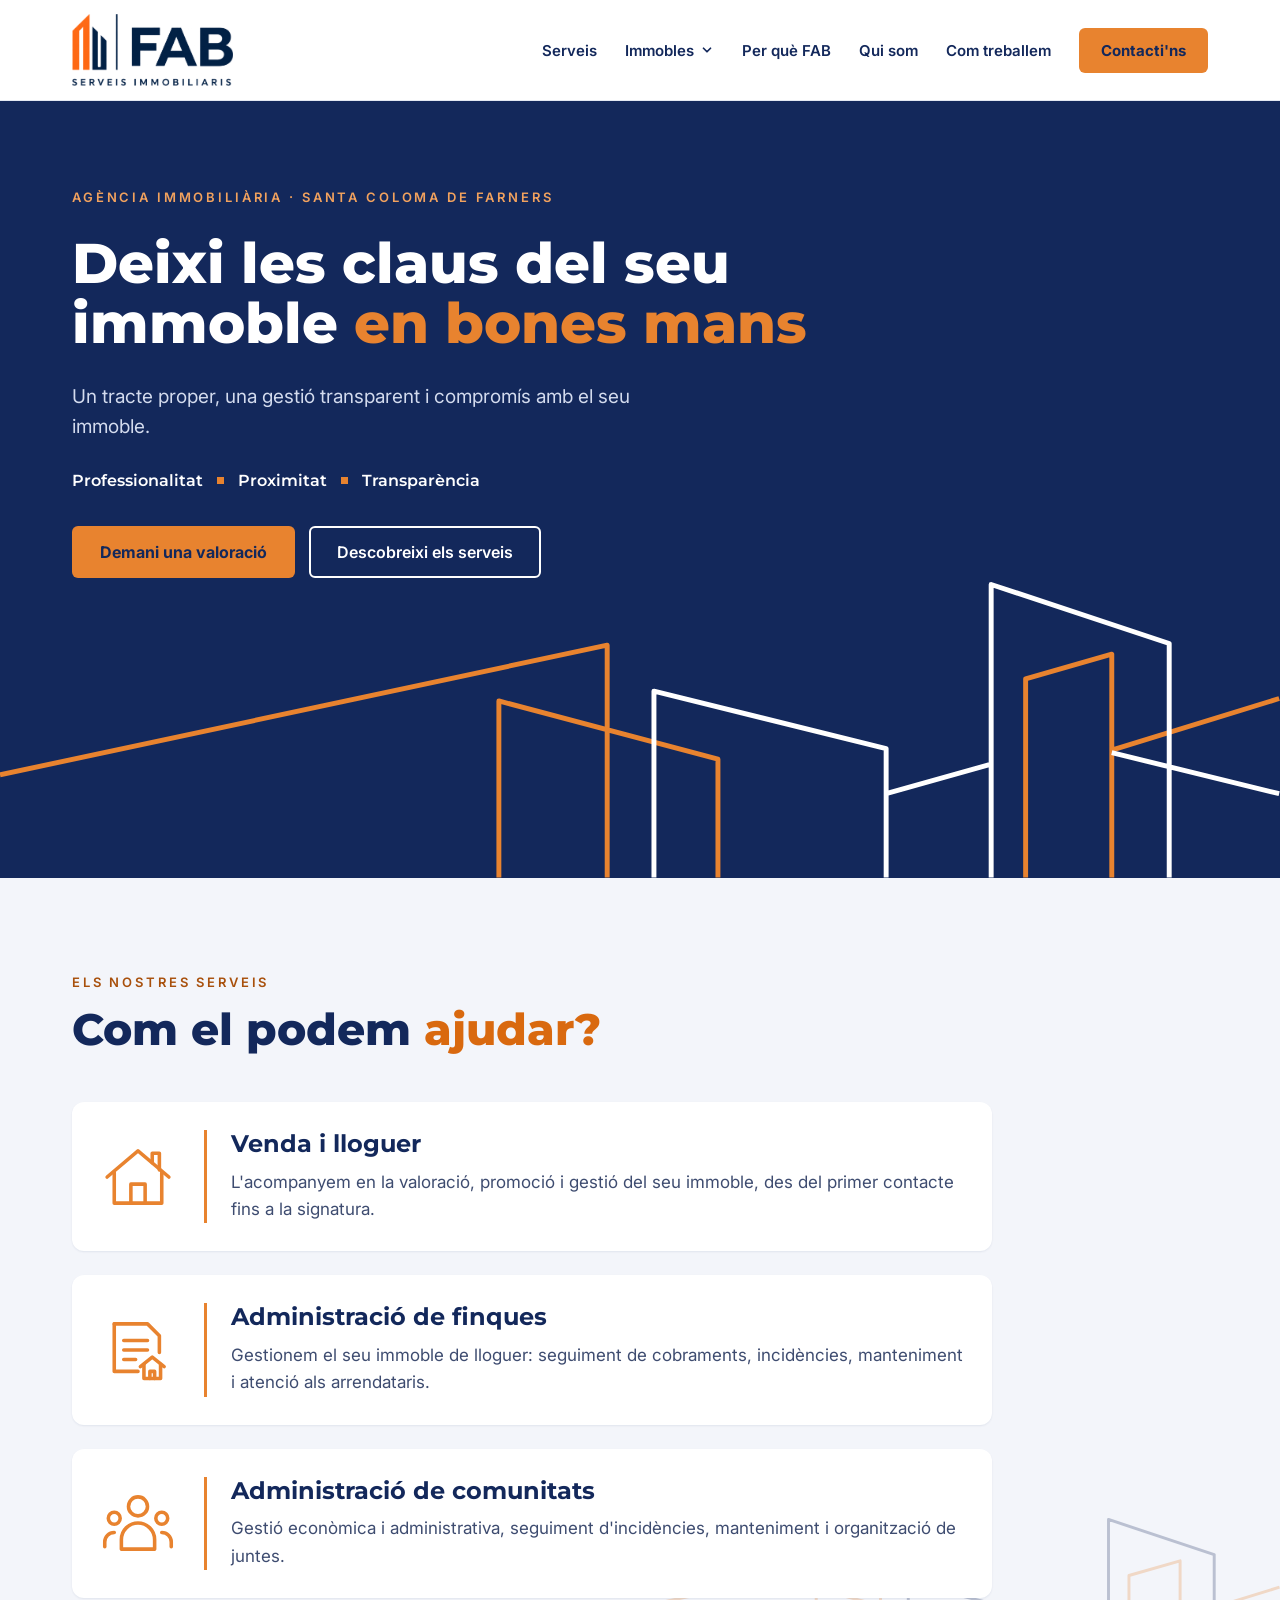
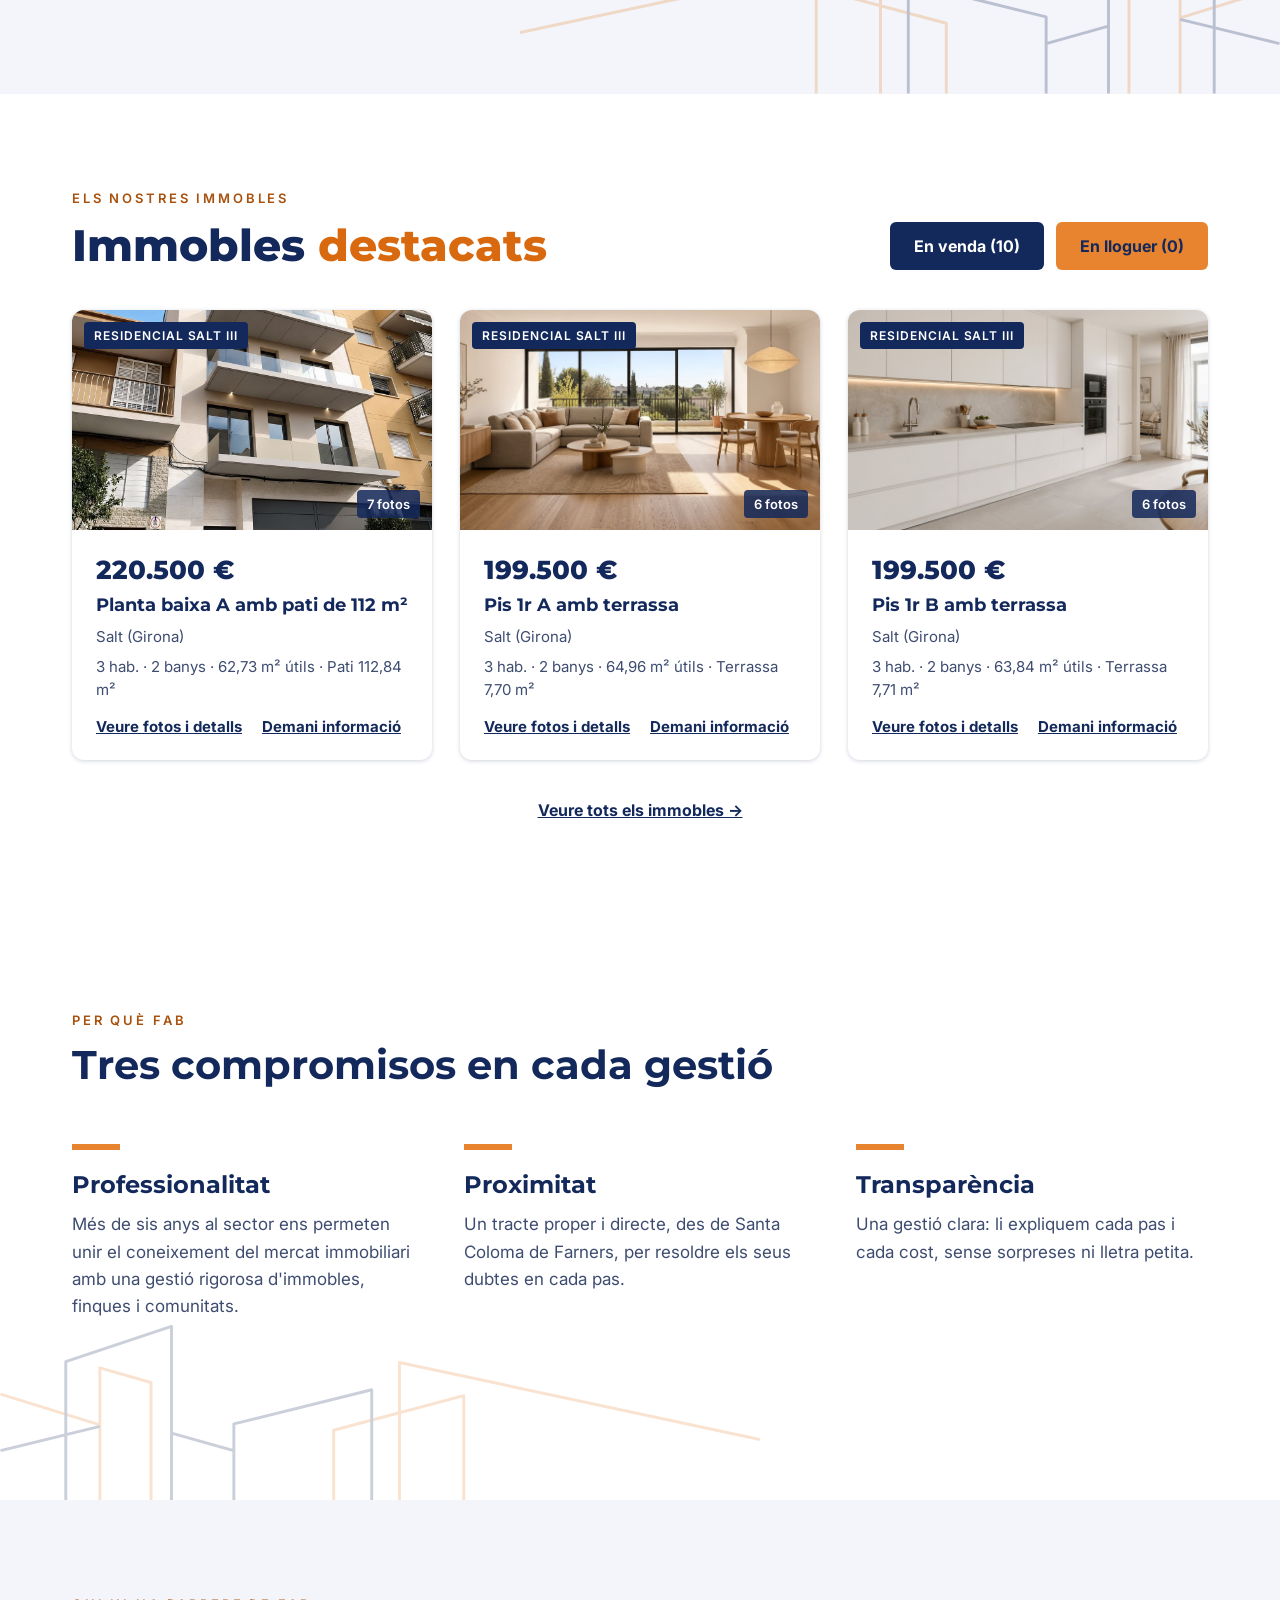
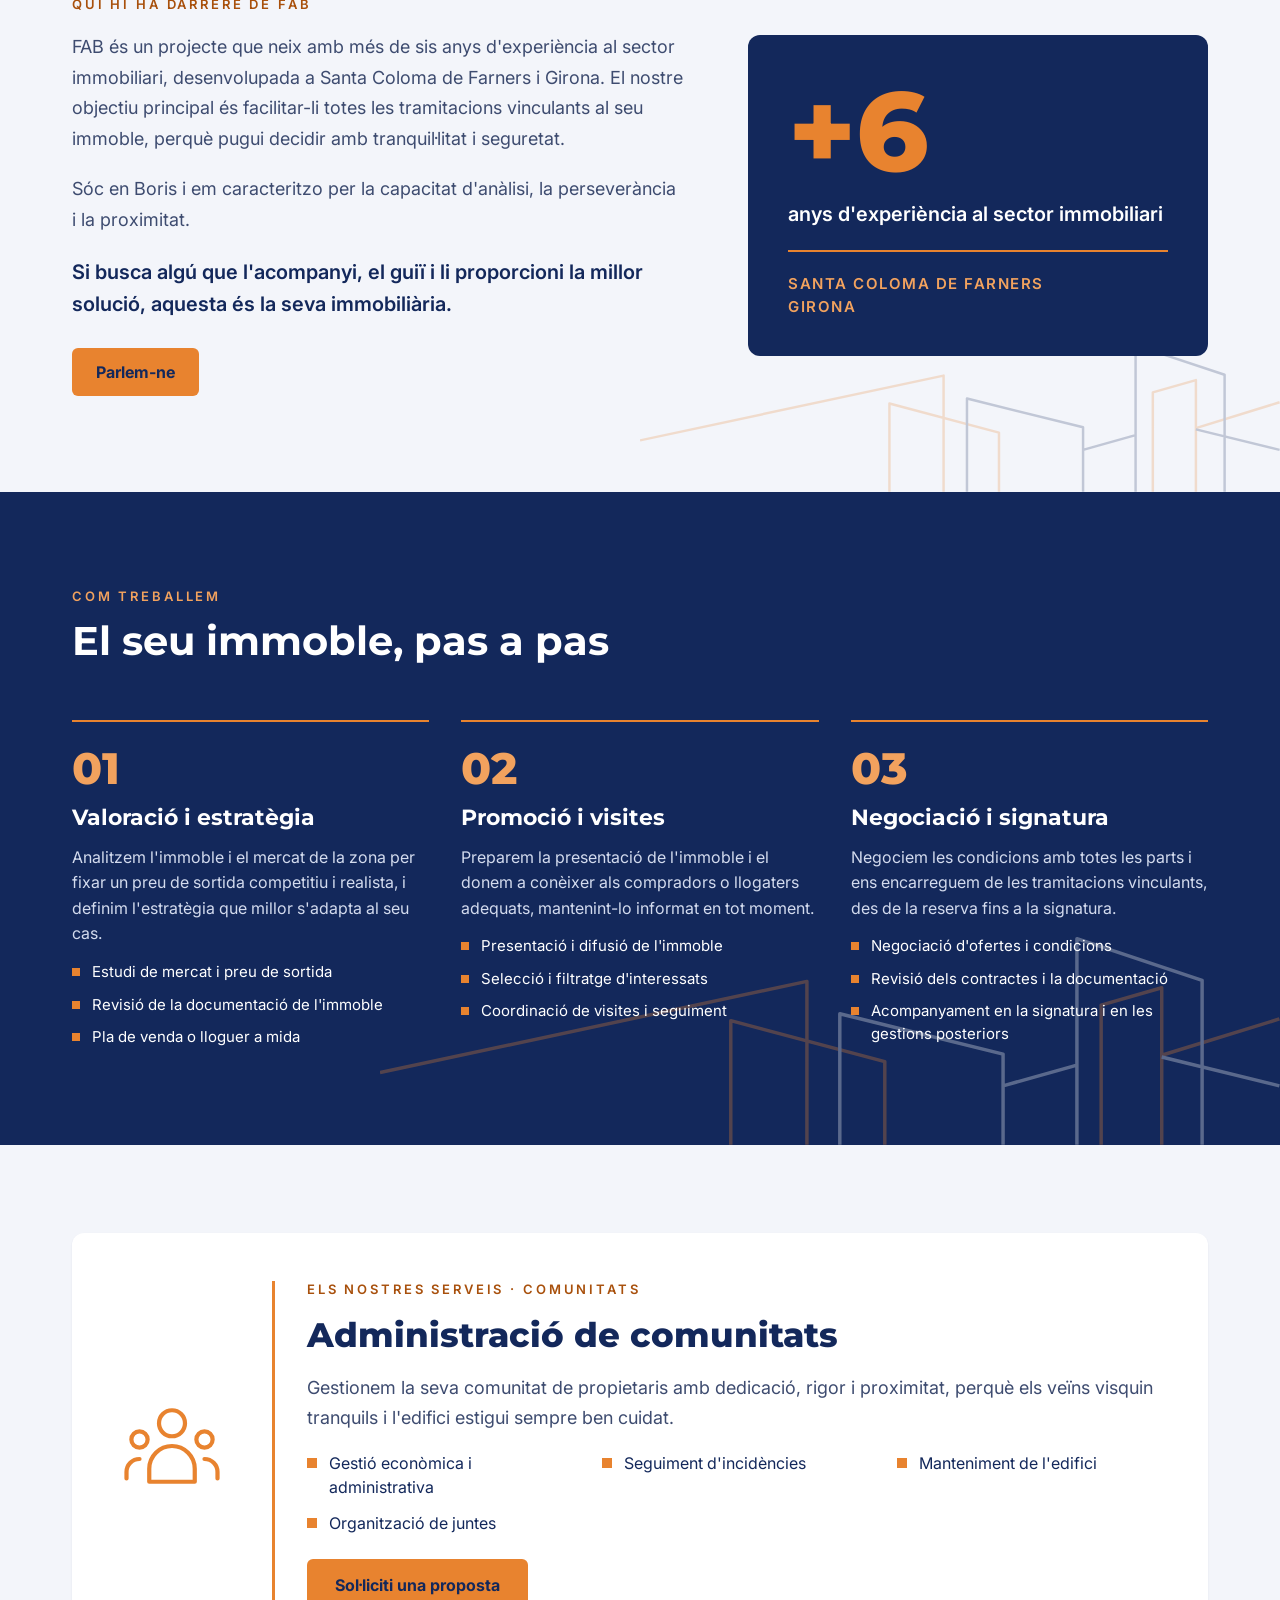
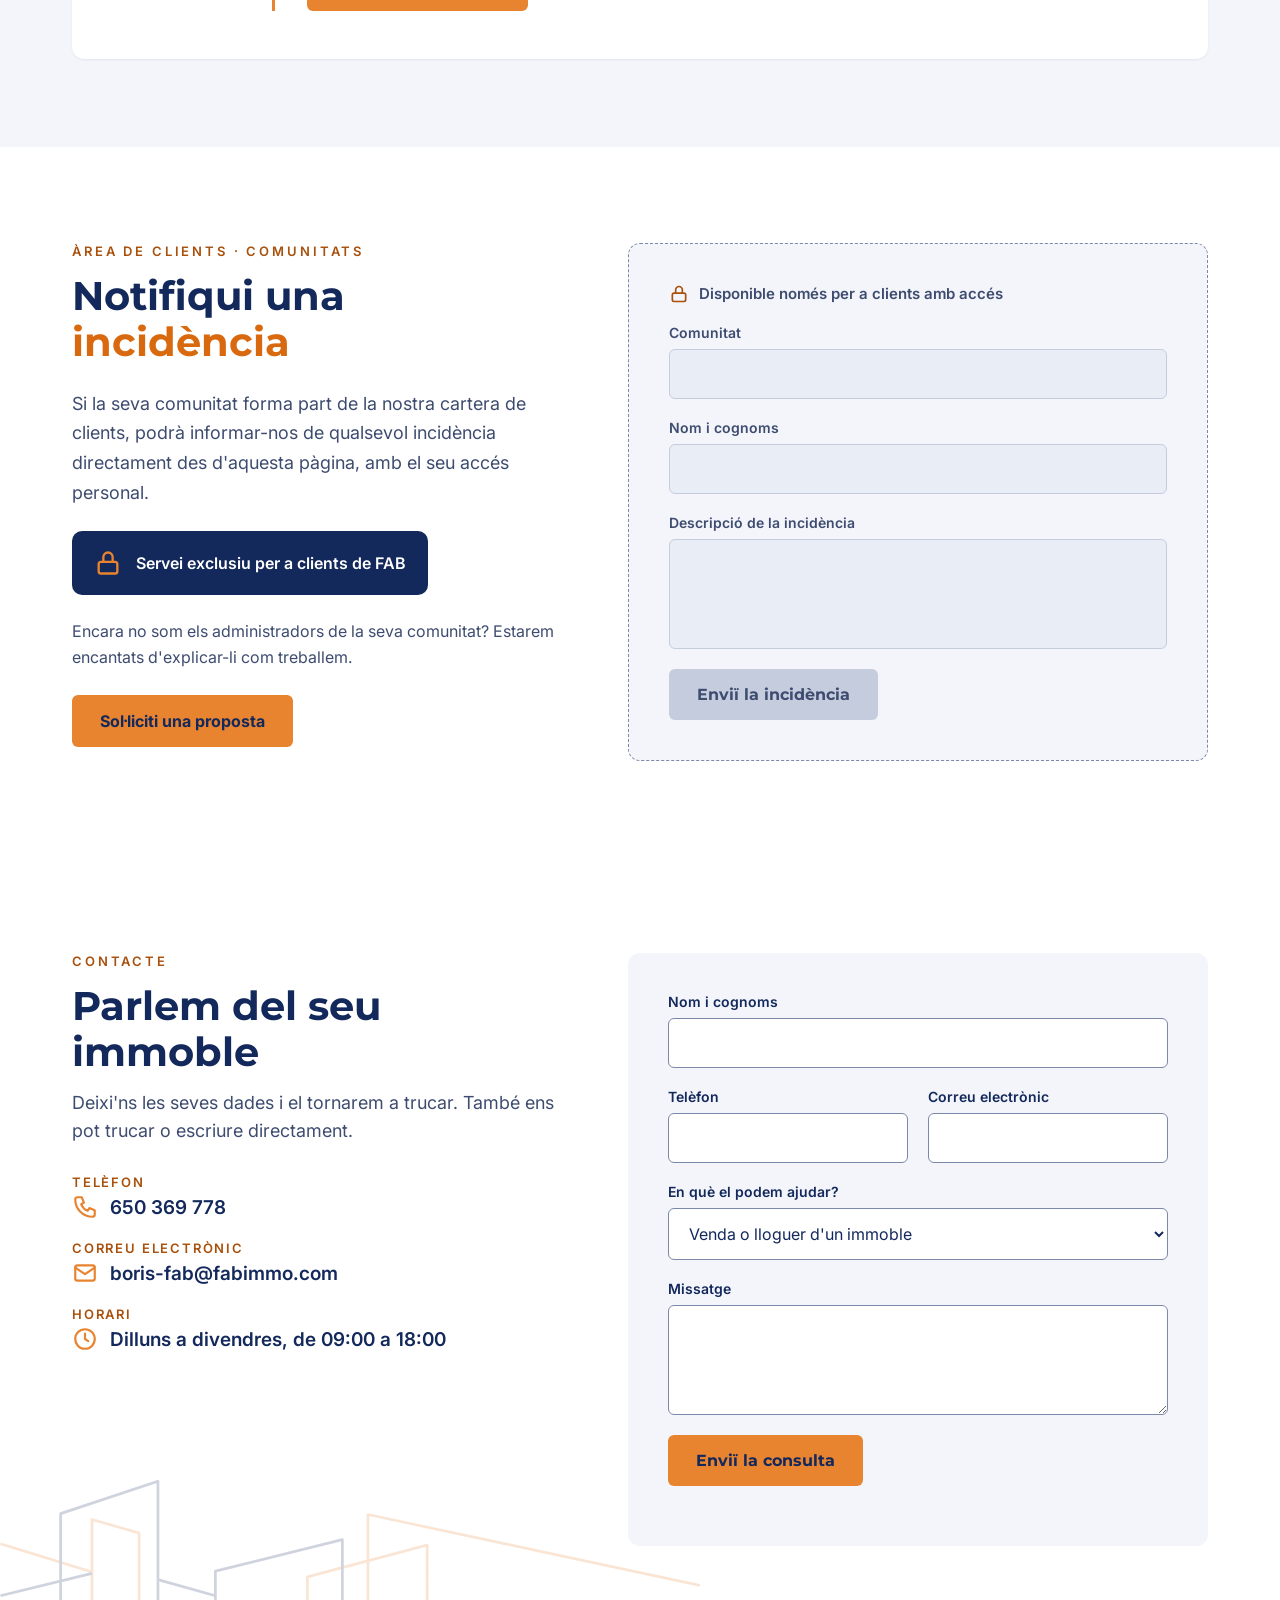
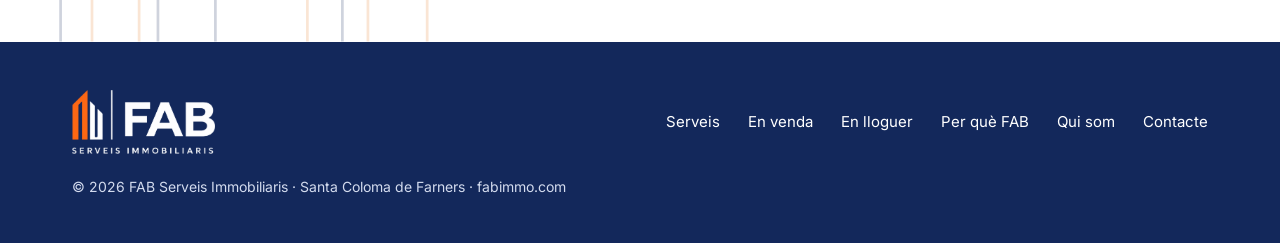
==== commit 8be425b4: "Pàgina d'immobles separada amb pestanyes venda/lloguer i filtre per població - Nova pàgina immobles." ====
--- a/index.html
+++ b/index.html
@@ -18,22 +18,8 @@
 a:focus-visible,button:focus-visible,input:focus-visible,select:focus-visible,textarea:focus-visible{outline:3px solid #E8832F;outline-offset:2px}
 
 [hidden]{display:none!important}
-.im-photo img{transition:transform .3s}.im-photo:hover img{transform:scale(1.03)}.im-photo{overflow:hidden}
-#imModal{position:fixed;inset:0;z-index:1000;background:rgba(10,20,46,.88);display:flex;align-items:center;justify-content:center;padding:16px;box-sizing:border-box}
-#imBox{background:#FFFFFF;border-radius:12px;max-width:1100px;width:100%;max-height:100%;overflow:auto;display:flex;flex-wrap:wrap}
-#imGal{flex:1 1 560px;min-width:0;background:#0F1F47;position:relative;display:flex;flex-direction:column}
-#imMain{width:100%;height:min(62vh,560px);object-fit:contain;display:block;background:#0F1F47}
-.imNav{position:absolute;top:calc(min(62vh,560px)/2 - 24px);width:48px;height:48px;border-radius:50%;border:0;background:rgba(255,255,255,.92);color:#13285B;font-size:26px;line-height:1;cursor:pointer}
-#imThumbs{display:flex;gap:8px;overflow-x:auto;padding:10px}
-#imThumbs button{flex:none;padding:0;border:2px solid transparent;border-radius:4px;background:none;cursor:pointer;opacity:.6}
-#imThumbs button[aria-current="true"]{border-color:#E8832F;opacity:1}
-#imThumbs img{width:84px;height:56px;object-fit:cover;display:block;border-radius:2px}
-#imInfo{flex:1 1 340px;min-width:0;padding:28px;box-sizing:border-box;display:flex;flex-direction:column;gap:14px}
-#imFitxa{list-style:none;margin:0;padding:0;display:flex;flex-direction:column}
-#imFitxa li{display:flex;justify-content:space-between;gap:12px;padding:8px 0;border-bottom:1px solid #E3E8F2;font-size:15px}
-#imFitxa li span:last-child{font-weight:600}
-@media (max-width:640px){#imClose{position:fixed;top:24px;right:24px;z-index:2;box-shadow:0 2px 8px rgba(0,0,0,.3)}#imMain{height:46vh}.imNav{top:calc(23vh - 24px)}#imInfo{padding:20px}}
 </style>
+<link rel="stylesheet" href="immobles.css">
 </head>
 <body>
 <div style="min-width: 0; background: #FFFFFF">
@@ -58,8 +44,8 @@
 <div id="menuPanel" hidden style="background: #F3F5FA; border-top: 1px solid #E3E8F2">
 <div style="max-width: 1200px; margin: 0 auto; padding: 18px 32px; box-sizing: border-box; display: flex; flex-wrap: wrap; align-items: center; gap: 12px 16px">
 <span style="font-size: 13px; font-weight: 600; letter-spacing: 0.18em; color: #A8500C; margin-right: 8px">ELS NOSTRES IMMOBLES</span>
-<a href="#en-venda" data-close style="font-size: 16px; font-weight: 700; text-decoration: none; background: #13285B; color: #FFFFFF; padding: 12px 24px; border-radius: 6px">En venda</a>
-<a href="#en-lloguer" data-close style="font-size: 16px; font-weight: 700; text-decoration: none; background: #E8832F; color: #13285B; padding: 12px 24px; border-radius: 6px">En lloguer</a>
+<a href="immobles.html?op=venda" style="font-size: 16px; font-weight: 700; text-decoration: none; background: #13285B; color: #FFFFFF; padding: 12px 24px; border-radius: 6px">En venda</a>
+<a href="immobles.html?op=lloguer" style="font-size: 16px; font-weight: 700; text-decoration: none; background: #E8832F; color: #13285B; padding: 12px 24px; border-radius: 6px">En lloguer</a>
 </div>
 </div>
 </header>
@@ -125,72 +111,20 @@
 </div>
 </section>
 
-<section id="en-venda" style="background: #FFFFFF">
+<section id="immobles" style="background: #FFFFFF">
 <div style="max-width: 1200px; margin: 0 auto; padding: 96px 32px; box-sizing: border-box; display: flex; flex-direction: column; gap: 40px">
+<div style="display: flex; flex-wrap: wrap; align-items: flex-end; justify-content: space-between; gap: 20px">
 <div style="display: flex; flex-direction: column; gap: 14px">
 <span style="font-size: 13px; font-weight: 600; letter-spacing: 0.22em; color: #A8500C">ELS NOSTRES IMMOBLES</span>
-<h2 style="font-size: 44px; line-height: 1.15; font-weight: 800">En <span style="color: #D9690F">venda</span></h2>
-</div>
-<div id="vendaEmpty" style="border: 2px dashed #7B88A8; border-radius: 12px; padding: 40px; box-sizing: border-box; background: #F3F5FA; display: flex; flex-wrap: wrap; align-items: center; justify-content: space-between; gap: 24px">
-<div style="flex: 1 1 360px; min-width: 0; display: flex; flex-direction: column; gap: 10px">
-<h3 style="font-size: 22px; line-height: 1.25; font-weight: 700">Properament publicarem aquí els immobles en venda</h3>
-<p style="font-size: 17px; line-height: 1.6; color: #3E4C70">Si busca alguna cosa en concret, truqui'ns o escrigui'ns i l'ajudarem a trobar-ho.</p>
-</div>
-<a href="#contacte" style="flex: none; font-size: 16px; font-weight: 700; text-decoration: none; background: #E8832F; color: #13285B; padding: 16px 28px; border-radius: 6px">Contacti'ns</a>
-</div>
-<div id="vendaGrid" style="display: flex; flex-wrap: wrap; gap: 28px"></div>
-<template id="vendaTpl">
-<article style="flex: 1 1 300px; max-width: 384px; min-width: 0; background: #FFFFFF; border-radius: 12px; overflow: hidden; box-shadow: 0 1px 4px rgba(19,40,91,0.2); display: flex; flex-direction: column">
-<button type="button" data-open class="im-photo" style="position: relative; padding: 0; border: 0; background: #E3E8F2; cursor: pointer; display: block; width: 100%">
-<img data-f="imatge" alt="" loading="lazy" style="width: 100%; height: 220px; object-fit: cover; display: block">
-<span data-f="etiqueta" style="position: absolute; left: 12px; top: 12px; background: #13285B; color: #FFFFFF; font-family: Inter, sans-serif; font-size: 12px; font-weight: 600; letter-spacing: 0.08em; padding: 6px 10px; border-radius: 4px"></span>
-<span data-f="nfotos" style="position: absolute; right: 12px; bottom: 12px; background: rgba(19,40,91,0.85); color: #FFFFFF; font-family: Inter, sans-serif; font-size: 13px; font-weight: 600; padding: 6px 10px; border-radius: 4px"></span>
-</button>
-<div style="padding: 24px; display: flex; flex-direction: column; gap: 8px; overflow-wrap: anywhere; flex: 1">
-<span style="font-family: Montserrat, sans-serif; font-size: 26px; font-weight: 800" data-f="preu"></span>
-<h3 style="font-size: 18px; line-height: 1.3; font-weight: 700" data-f="titol"></h3>
-<p style="font-size: 15px; line-height: 1.5; color: #3E4C70" data-f="poblacio"></p>
-<p style="font-size: 15px; line-height: 1.5; color: #3E4C70" data-f="detalls"></p>
-<div style="margin-top: auto; padding-top: 8px; display: flex; flex-wrap: wrap; gap: 8px 20px">
-<button type="button" data-open style="font-family: Inter, sans-serif; font-size: 15px; font-weight: 700; color: #13285B; background: none; border: 0; padding: 0; cursor: pointer; text-decoration: underline">Veure fotos i detalls</button>
-<a href="#contacte" data-info style="font-size: 15px; font-weight: 700">Demani informació</a>
-</div>
-</div>
-</article>
-</template>
-</div>
-</section>
-
-<section id="en-lloguer" style="background: #F3F5FA; position: relative; overflow: hidden; z-index: 0">
-<svg viewBox="0 0 1560 360" aria-hidden="true" style="position: absolute; left: 0; bottom: 0; width: 640px; max-width: 70%; height: auto; z-index: -1; opacity: 0.22; color: #13285B; transform: scaleX(-1)">
-<path d="M0 235 L740 77 V360 M608 360 V145 L875 216 V360 M1250 360 V118 L1355 88 V360 M1355 205 L1559 142" fill="none" stroke="#E8832F" stroke-width="6" stroke-linejoin="round"></path>
-<path d="M797 360 V133 L1080 203 V360 M1080 258 L1208 222 M1208 360 V3 L1425 75 V360 M1355 208 L1559 258" fill="none" stroke="currentColor" stroke-width="6" stroke-linejoin="round"></path>
-</svg>
-<div style="max-width: 1200px; margin: 0 auto; padding: 96px 32px; box-sizing: border-box; display: flex; flex-direction: column; gap: 40px">
-<div style="display: flex; flex-direction: column; gap: 14px">
-<span style="font-size: 13px; font-weight: 600; letter-spacing: 0.22em; color: #A8500C">ELS NOSTRES IMMOBLES</span>
-<h2 style="font-size: 44px; line-height: 1.15; font-weight: 800">En <span style="color: #D9690F">lloguer</span></h2>
-</div>
-<div id="lloguerEmpty" style="border: 2px dashed #7B88A8; border-radius: 12px; padding: 40px; box-sizing: border-box; background: #FFFFFF; display: flex; flex-wrap: wrap; align-items: center; justify-content: space-between; gap: 24px">
-<div style="flex: 1 1 360px; min-width: 0; display: flex; flex-direction: column; gap: 10px">
-<h3 style="font-size: 22px; line-height: 1.25; font-weight: 700">Properament publicarem aquí els immobles en lloguer</h3>
-<p style="font-size: 17px; line-height: 1.6; color: #3E4C70">Si busca alguna cosa en concret, truqui'ns o escrigui'ns i l'ajudarem a trobar-ho.</p>
-</div>
-<a href="#contacte" style="flex: none; font-size: 16px; font-weight: 700; text-decoration: none; background: #E8832F; color: #13285B; padding: 16px 28px; border-radius: 6px">Contacti'ns</a>
-</div>
-<div id="lloguerGrid" style="display: flex; flex-wrap: wrap; gap: 28px"></div>
-<template id="lloguerTpl">
-<article style="flex: 1 1 300px; max-width: 384px; min-width: 0; background: #FFFFFF; border-radius: 12px; overflow: hidden; box-shadow: 0 1px 4px rgba(19,40,91,0.2); display: flex; flex-direction: column">
-<img data-f="imatge" alt="" style="width: 100%; height: 220px; object-fit: cover; display: block; background: #E3E8F2">
-<div style="padding: 24px; display: flex; flex-direction: column; gap: 8px; overflow-wrap: anywhere">
-<span style="font-family: Montserrat, sans-serif; font-size: 26px; font-weight: 800" data-f="preu"></span>
-<h3 style="font-size: 18px; line-height: 1.3; font-weight: 700" data-f="titol"></h3>
-<p style="font-size: 15px; line-height: 1.5; color: #3E4C70" data-f="poblacio"></p>
-<p style="font-size: 15px; line-height: 1.5; color: #3E4C70" data-f="detalls"></p>
-<a href="#contacte" style="margin-top: 8px; font-size: 15px; font-weight: 700">Demani informació</a>
-</div>
-</article>
-</template>
+<h2 style="font-size: 44px; line-height: 1.15; font-weight: 800">Immobles <span style="color: #D9690F">destacats</span></h2>
+</div>
+<div style="display: flex; flex-wrap: wrap; gap: 12px">
+<a href="immobles.html?op=venda" style="font-size: 16px; font-weight: 700; text-decoration: none; background: #13285B; color: #FFFFFF; padding: 14px 24px; border-radius: 6px">En venda <span id="nVenda"></span></a>
+<a href="immobles.html?op=lloguer" style="font-size: 16px; font-weight: 700; text-decoration: none; background: #E8832F; color: #13285B; padding: 14px 24px; border-radius: 6px">En lloguer <span id="nLloguer"></span></a>
+</div>
+</div>
+<div id="destacatsGrid" style="display: flex; flex-wrap: wrap; gap: 28px"></div>
+<a href="immobles.html?op=venda" style="align-self: center; font-size: 16px; font-weight: 700">Veure tots els immobles →</a>
 </div>
 </section>
 
@@ -424,8 +358,8 @@
 <img src="logo-web-clar.png" alt="FAB Serveis Immobiliaris" style="height: 64px; width: auto; display: block">
 <nav aria-label="Peu de pàgina" style="display: flex; flex-wrap: wrap; gap: 8px 28px">
 <a href="#serveis" style="font-size: 15px; color: #FFFFFF; text-decoration: none; padding: 8px 0">Serveis</a>
-<a href="#en-venda" style="font-size: 15px; color: #FFFFFF; text-decoration: none; padding: 8px 0">En venda</a>
-<a href="#en-lloguer" style="font-size: 15px; color: #FFFFFF; text-decoration: none; padding: 8px 0">En lloguer</a>
+<a href="immobles.html?op=venda" style="font-size: 15px; color: #FFFFFF; text-decoration: none; padding: 8px 0">En venda</a>
+<a href="immobles.html?op=lloguer" style="font-size: 15px; color: #FFFFFF; text-decoration: none; padding: 8px 0">En lloguer</a>
 <a href="#per-que-fab" style="font-size: 15px; color: #FFFFFF; text-decoration: none; padding: 8px 0">Per què FAB</a>
 <a href="#qui-som" style="font-size: 15px; color: #FFFFFF; text-decoration: none; padding: 8px 0">Qui som</a>
 <a href="#contacte" style="font-size: 15px; color: #FFFFFF; text-decoration: none; padding: 8px 0">Contacte</a>
@@ -435,134 +369,11 @@
 </footer>
 
 </div>
-<div id="imModal" hidden role="dialog" aria-modal="true" aria-labelledby="imTitol">
-<div id="imBox">
-<div id="imGal">
-<img id="imMain" alt="">
-<button type="button" class="imNav" id="imPrev" aria-label="Foto anterior" style="left: 12px">‹</button>
-<button type="button" class="imNav" id="imNext" aria-label="Foto següent" style="right: 12px">›</button>
-<span id="imCount" style="position: absolute; left: 12px; top: 12px; background: rgba(19,40,91,0.85); color: #FFFFFF; font-size: 13px; font-weight: 600; padding: 6px 10px; border-radius: 4px"></span>
-<p id="imCaption" style="color: #D3DBEE; font-size: 13px; padding: 10px 12px 0"></p>
-<div id="imThumbs"></div>
-</div>
-<div id="imInfo">
-<div style="display: flex; justify-content: space-between; align-items: flex-start; gap: 12px">
-<span id="imEtiqueta" style="font-size: 13px; font-weight: 600; letter-spacing: 0.18em; color: #A8500C"></span>
-<button type="button" id="imClose" aria-label="Tancar" style="border: 0; background: #F3F5FA; color: #13285B; width: 40px; height: 40px; border-radius: 50%; font-size: 22px; line-height: 1; cursor: pointer; flex: none">×</button>
-</div>
-<span id="imPreu" style="font-family: Montserrat, sans-serif; font-size: 32px; font-weight: 800"></span>
-<h3 id="imTitol" style="font-size: 22px; line-height: 1.25; font-weight: 700"></h3>
-<p id="imPoblacio" style="font-size: 15px; color: #3E4C70"></p>
-<p id="imDesc" style="font-size: 16px; line-height: 1.6; color: #3E4C70"></p>
-<ul id="imFitxa"></ul>
-<p style="font-size: 13px; color: #7B88A8">Imatges orientatives, no contractuals.</p>
-<a href="#contacte" id="imInfoBtn" style="align-self: flex-start; font-family: Montserrat, sans-serif; font-size: 16px; font-weight: 700; text-decoration: none; background: #E8832F; color: #13285B; padding: 14px 26px; border-radius: 6px">Demani informació</a>
-</div>
-</div>
-</div>
+<script src="immobles.js"></script>
 <script>
 (function(){
-// Immobles: { etiqueta, titol, poblacio, preu, detalls, descripcio, fitxa:[[nom,valor]], fotos:[[fitxer,peu]] }
-// La primera foto és la portada (diferent a cada anunci); la segona, el plànol del pis.
-var D='immobles/salt-iii/';
-var ADR='C/ Àngel Guimerà 116 · Salt (Girona)';
-var EDIF=' Edifici de reforma integral amb ascensor, a 9 minuts en cotxe del centre de Girona i a 3 minuts de l\'AP-7 i l\'A-2.';
-var F={
- facDia:[D+'facana-dia.jpg','Façana de l\'edifici'],facNit:[D+'facana-nit.jpg','Façana al vespre'],
- salo:[D+'salo-menjador.jpg','Saló-menjador'],cuina:[D+'cuina.jpg','Cuina'],dorm:[D+'dormitori.jpg','Dormitori'],
- atic:[D+'atic-terrassa.jpg','Terrassa de l\'àtic'],seccio:[D+'seccio-edifici.jpg','Secció de l\'edifici'],
- tipus:[D+'planta-tipus.jpg','Planta tipus (plantes 1a a 3a)'],zenital:[D+'vista-zenital.jpg','Vista zenital d\'una planta tipus'],
- ubic:[D+'ubicacio.jpg','Ubicació: C/ Àngel Guimerà 116, Salt']
-};
-function pis(o){
-  var g=[o.portada,o.planol].concat(o.extra||[]);
-  [F.salo,F.cuina,F.dorm,F.facDia,F.ubic].forEach(function(f){if(g.indexOf(f)<0)g.push(f)});
-  return {etiqueta:'RESIDENCIAL SALT III',titol:o.titol,poblacio:ADR,preu:o.preu,detalls:o.detalls,descripcio:o.desc+EDIF,fitxa:o.fitxa,fotos:g};
-}
-var tA=[D+'tipus-a-planol.jpg','Plànol de l\'habitatge A (plantes 1a a 3a)'],t3A=[D+'tipus-a-3d.jpg','Vista 3D de l\'habitatge A'];
-var tB=[D+'tipus-b-planol.jpg','Plànol de l\'habitatge B (plantes 1a a 3a)'],t3B=[D+'tipus-b-3d.jpg','Vista 3D de l\'habitatge B'];
-function fA(p){return [['Planta',p],['Superfície construïda','79,36 m²'],['Superfície útil','64,96 m²'],['Saló-menjador','20,83 m²'],['Cuina','6,53 m²'],['Dormitoris','3'],['Banys','2'],['Terrassa','7,70 m²']]}
-function fB(p){return [['Planta',p],['Superfície construïda','79,30 m²'],['Superfície útil','63,84 m²'],['Saló-menjador','19,97 m²'],['Cuina','6,34 m²'],['Dormitoris','3'],['Banys','2'],['Terrassa','7,71 m²']]}
-function dA(n){return 'Es comercialitza el pis '+n+' de Residencial Salt III: 64,96 m² útils amb saló-menjador de 20,83 m² amb sortida a terrassa, cuina independent, 3 dormitoris i 2 banys.'}
-function dB(n){return 'Es comercialitza el pis '+n+' de Residencial Salt III: 63,84 m² útils amb saló-menjador de 19,97 m² amb sortida a terrassa, cuina independent, 3 dormitoris i 2 banys.'}
-var IMMOBLES={venda:[
- pis({titol:'Planta baixa A amb pati de 112 m²',preu:'220.500 €',detalls:'3 hab. · 2 banys · 62,73 m² útils · Pati 112,84 m²',
-  desc:'Es comercialitza l\'habitatge de planta baixa A de Residencial Salt III: 62,73 m² útils amb 3 dormitoris, 2 banys i un pati privat de 112,84 m².',
-  fitxa:[['Planta','Baixa'],['Superfície construïda','79,30 m²'],['Superfície útil','62,73 m²'],['Dormitoris','3'],['Banys','2'],['Pati privat','112,84 m²']],
-  portada:F.facDia,planol:[D+'pb-a-planol.jpg','Plànol de l\'habitatge de planta baixa A'],extra:[[D+'pb-a-3d.jpg','Vista 3D de l\'habitatge de planta baixa A'],F.facNit]}),
- pis({titol:'Pis 1r A amb terrassa',preu:'199.500 €',detalls:'3 hab. · 2 banys · 64,96 m² útils · Terrassa 7,70 m²',desc:dA('1r A'),fitxa:fA('1a'),portada:F.salo,planol:tA,extra:[t3A]}),
- pis({titol:'Pis 1r B amb terrassa',preu:'199.500 €',detalls:'3 hab. · 2 banys · 63,84 m² útils · Terrassa 7,71 m²',desc:dB('1r B'),fitxa:fB('1a'),portada:F.cuina,planol:tB,extra:[t3B]}),
- pis({titol:'Pis 2n A amb terrassa',preu:'199.500 €',detalls:'3 hab. · 2 banys · 64,96 m² útils · Terrassa 7,70 m²',desc:dA('2n A'),fitxa:fA('2a'),portada:F.dorm,planol:tA,extra:[t3A]}),
- pis({titol:'Pis 2n B amb terrassa',preu:'199.500 €',detalls:'3 hab. · 2 banys · 63,84 m² útils · Terrassa 7,71 m²',desc:dB('2n B'),fitxa:fB('2a'),portada:t3B,planol:tB}),
- pis({titol:'Pis 3r A amb terrassa',preu:'199.500 €',detalls:'3 hab. · 2 banys · 64,96 m² útils · Terrassa 7,70 m²',desc:dA('3r A'),fitxa:fA('3a'),portada:F.tipus,planol:tA,extra:[t3A]}),
- pis({titol:'Pis 3r B amb terrassa',preu:'199.500 €',detalls:'3 hab. · 2 banys · 63,84 m² útils · Terrassa 7,71 m²',desc:dB('3r B'),fitxa:fB('3a'),portada:F.zenital,planol:tB,extra:[t3B]}),
- pis({titol:'Dúplex àtic 4t A amb terrassa de 39 m²',preu:'220.500 €',detalls:'2 hab. · 2 banys · 86,65 m² útils · Terrassa 39,16 m²',
-  desc:'Es comercialitza el dúplex àtic 4t A de Residencial Salt III: 86,65 m² útils en dues plantes (altell de 21,77 m² útils inclòs), 2 dormitoris, 2 banys i una terrassa de 39,16 m².',
-  fitxa:[['Planta','4a + altell'],['Superfície útil total','86,65 m²'],['Altell (útil)','21,77 m²'],['Altell (construït)','32,39 m²'],['Dormitoris','2'],['Banys','2'],['Terrassa','39,16 m²']],
-  portada:F.atic,planol:[D+'4a-planol.jpg','Plànol de la planta 4a (dúplex 4t A)'],extra:[[D+'4a-altell.jpg','Plànol de l\'altell (dúplex 4t A)'],[D+'4a-3d.jpg','Vista 3D del dúplex 4t A'],F.seccio]}),
- pis({titol:'Dúplex àtic 4t B amb terrassa de 39 m²',preu:'220.500 €',detalls:'2 hab. · 2 banys · 85,68 m² útils · Terrassa 39,24 m²',
-  desc:'Es comercialitza el dúplex àtic 4t B de Residencial Salt III: 85,68 m² útils en dues plantes (altell de 22,01 m² útils inclòs), 2 dormitoris, 2 banys i una terrassa de 39,24 m².',
-  fitxa:[['Planta','4a + altell'],['Superfície útil total','85,68 m²'],['Altell (útil)','22,01 m²'],['Altell (construït)','32,36 m²'],['Dormitoris','2'],['Banys','2'],['Terrassa','39,24 m²']],
-  portada:F.seccio,planol:[D+'4b-planol.jpg','Plànol de la planta 4a (dúplex 4t B)'],extra:[[D+'4b-altell.jpg','Plànol de l\'altell (dúplex 4t B)'],[D+'4b-3d.jpg','Vista 3D del dúplex 4t B'],F.atic]}),
- {etiqueta:'RESIDENCIAL SALT III',titol:'Local comercial a peu de carrer',poblacio:ADR,preu:'63.000 €',detalls:'Planta baixa · 20 m² construïts',
-  descripcio:'Es comercialitza el local comercial de planta baixa de Residencial Salt III: 20 m² construïts a peu de carrer.'+EDIF,
-  fitxa:[['Planta','Baixa'],['Superfície construïda','20 m²']],fotos:[F.facNit,F.facDia,F.ubic]}
-],lloguer:[]};
 var $=function(i){return document.getElementById(i)};
 function setMenu(o){$('menuPanel').hidden=!o;$('menuBtn').setAttribute('aria-expanded',o);$('chevUp').hidden=!o;$('chevDown').hidden=o}
-function render(nm){
-  var list=IMMOBLES[nm],grid=$(nm+'Grid'),tpl=$(nm+'Tpl');
-  $(nm+'Empty').hidden=list.length>0;grid.innerHTML='';
-  list.forEach(function(it){
-    var n=tpl.content.cloneNode(true);
-    var fotos=it.fotos||(it.imatge?[[it.imatge,it.titol]]:[]);
-    n.querySelectorAll('[data-f]').forEach(function(e){
-      var k=e.getAttribute('data-f');
-      if(k==='imatge'){e.src=fotos[0]?fotos[0][0]:'';e.alt=it.titol||''}
-      else if(k==='nfotos'){e.textContent=fotos.length>1?fotos.length+' fotos':'';e.hidden=fotos.length<2}
-      else{e.textContent=it[k]||'';if(k==='etiqueta')e.hidden=!it[k]}
-    });
-    n.querySelectorAll('[data-open]').forEach(function(b){b.addEventListener('click',function(){openIm(it)})});
-    n.querySelectorAll('[data-info]').forEach(function(a){a.addEventListener('click',function(){askInfo(it)})});
-    grid.appendChild(n);
-  });
-}
-var cur=null,idx=0,lastFocus=null;
-function askInfo(it){
-  closeIm();
-  var m=$('missatge');
-  if(m&&!m.value)m.value='Hola, voldria rebre més informació sobre: '+it.titol+(it.etiqueta?' · Residencial Salt III':'')+' ('+it.preu+').';
-  var s=$('servei');if(s)s.selectedIndex=0;
-}
-function show(i){
-  var f=cur.fotos;idx=(i+f.length)%f.length;
-  $('imMain').src=f[idx][0];$('imMain').alt=f[idx][1];$('imCaption').textContent=f[idx][1];
-  $('imCount').textContent=(idx+1)+' / '+f.length;
-  $('imThumbs').querySelectorAll('button').forEach(function(b,j){b.setAttribute('aria-current',j===idx)});
-  var tb=$('imThumbs').children[idx];if(tb)tb.scrollIntoView({block:'nearest',inline:'nearest'});
-  var nx=new Image();nx.src=f[(idx+1)%f.length][0];
-}
-function openIm(it){
-  cur=it;lastFocus=document.activeElement;
-  var f=it.fotos||[[it.imatge,it.titol]];cur.fotos=f;
-  $('imEtiqueta').textContent=it.etiqueta||'';$('imPreu').textContent=it.preu||'';$('imTitol').textContent=it.titol||'';
-  $('imPoblacio').textContent=it.poblacio||'';$('imDesc').textContent=it.descripcio||it.detalls||'';
-  var ul=$('imFitxa');ul.innerHTML='';
-  (it.fitxa||[]).forEach(function(r){var li=document.createElement('li');li.innerHTML='<span></span><span></span>';li.children[0].textContent=r[0];li.children[1].textContent=r[1];ul.appendChild(li)});
-  var th=$('imThumbs');th.innerHTML='';
-  f.forEach(function(p,j){var b=document.createElement('button');b.type='button';b.setAttribute('aria-label','Foto '+(j+1)+': '+p[1]);b.innerHTML='<img alt="" loading="lazy">';b.firstChild.src=p[0];b.addEventListener('click',function(){show(j)});th.appendChild(b)});
-  $('imPrev').hidden=$('imNext').hidden=f.length<2;
-  $('imModal').hidden=false;document.body.style.overflow='hidden';show(0);$('imClose').focus();
-}
-function closeIm(){if($('imModal').hidden)return;$('imModal').hidden=true;document.body.style.overflow='';if(lastFocus)lastFocus.focus()}
-$('imPrev').addEventListener('click',function(){show(idx-1)});
-$('imNext').addEventListener('click',function(){show(idx+1)});
-$('imClose').addEventListener('click',closeIm);
-$('imInfoBtn').addEventListener('click',function(){askInfo(cur)});
-$('imModal').addEventListener('click',function(e){if(e.target===this)closeIm()});
-document.addEventListener('keydown',function(e){if($('imModal').hidden)return;if(e.key==='Escape')closeIm();if(e.key==='ArrowLeft')show(idx-1);if(e.key==='ArrowRight')show(idx+1)});
-var tx=null;$('imMain').addEventListener('touchstart',function(e){tx=e.touches[0].clientX},{passive:true});
-$('imMain').addEventListener('touchend',function(e){if(tx===null)return;var d=e.changedTouches[0].clientX-tx;if(Math.abs(d)>40)show(idx+(d<0?1:-1));tx=null});
 $('menuBtn').addEventListener('click',function(){setMenu($('menuPanel').hidden)});
 document.querySelectorAll('[data-close]').forEach(function(a){a.addEventListener('click',function(){setMenu(false)})});
 document.addEventListener('keydown',function(e){if(e.key==='Escape')setMenu(false)});
@@ -593,7 +404,11 @@
     st.style.color='#B3261E';st.textContent='No s\'ha pogut enviar. Pot trucar-nos al 650 369 778 o escriure a boris-fab@fabimmo.com.';
   }).then(function(){sb.disabled=false;sb.style.opacity=''});
 });
-render('venda');render('lloguer');
+var IM=window.FAB.IMMOBLES,dg=$('destacatsGrid');
+IM.venda.concat(IM.lloguer).slice(0,3).forEach(function(it){dg.appendChild(window.FAB.card(it))});
+$('nVenda').textContent='('+IM.venda.length+')';$('nLloguer').textContent='('+IM.lloguer.length+')';
+var q=new URLSearchParams(location.search).get('interes');
+if(q){$('missatge').value=q;$('servei').selectedIndex=0;history.replaceState(null,'',location.pathname+'#contacte')}
 })();
 </script>
 </body>
--- a/immobles.css
+++ b/immobles.css
@@ -0,0 +1,38 @@
+.im-photo img{transition:transform .3s}.im-photo:hover img{transform:scale(1.03)}.im-photo{overflow:hidden}
+#imModal{position:fixed;inset:0;z-index:1000;background:rgba(10,20,46,.88);display:flex;align-items:center;justify-content:center;padding:16px;box-sizing:border-box}
+#imBox{background:#FFFFFF;border-radius:12px;max-width:1100px;width:100%;max-height:100%;overflow:auto;display:flex;flex-wrap:wrap}
+#imGal{flex:1 1 560px;min-width:0;background:#0F1F47;position:relative;display:flex;flex-direction:column}
+#imMain{width:100%;height:min(62vh,560px);object-fit:contain;display:block;background:#0F1F47}
+.imNav{position:absolute;top:calc(min(62vh,560px)/2 - 24px);width:48px;height:48px;border-radius:50%;border:0;background:rgba(255,255,255,.92);color:#13285B;font-size:26px;line-height:1;cursor:pointer}
+#imThumbs{display:flex;gap:8px;overflow-x:auto;padding:10px}
+#imThumbs button{flex:none;padding:0;border:2px solid transparent;border-radius:4px;background:none;cursor:pointer;opacity:.6}
+#imThumbs button[aria-current="true"]{border-color:#E8832F;opacity:1}
+#imThumbs img{width:84px;height:56px;object-fit:cover;display:block;border-radius:2px}
+#imInfo{flex:1 1 340px;min-width:0;padding:28px;box-sizing:border-box;display:flex;flex-direction:column;gap:14px}
+#imFitxa{list-style:none;margin:0;padding:0;display:flex;flex-direction:column}
+#imFitxa li{display:flex;justify-content:space-between;gap:12px;padding:8px 0;border-bottom:1px solid #E3E8F2;font-size:15px}
+#imFitxa li span:last-child{font-weight:600}
+@media (max-width:640px){#imClose{position:fixed;top:24px;right:24px;z-index:2;box-shadow:0 2px 8px rgba(0,0,0,.3)}#imMain{height:46vh}.imNav{top:calc(23vh - 24px)}#imInfo{padding:20px}}
+
+.im-card{flex:1 1 300px;max-width:384px;min-width:0;background:#FFFFFF;border-radius:12px;overflow:hidden;box-shadow:0 1px 4px rgba(19,40,91,.2);display:flex;flex-direction:column}
+.im-photo{position:relative;padding:0;border:0;background:#E3E8F2;cursor:pointer;display:block;width:100%}
+.im-photo img{width:100%;height:220px;object-fit:cover;display:block}
+.im-tag{position:absolute;left:12px;top:12px;background:#13285B;color:#FFFFFF;font:600 12px Inter,sans-serif;letter-spacing:.08em;padding:6px 10px;border-radius:4px}
+.im-n{position:absolute;right:12px;bottom:12px;background:rgba(19,40,91,.85);color:#FFFFFF;font:600 13px Inter,sans-serif;padding:6px 10px;border-radius:4px}
+.im-body{padding:24px;display:flex;flex-direction:column;gap:8px;overflow-wrap:anywhere;flex:1}
+.im-body h3{font-size:18px;line-height:1.3;font-weight:700}
+.im-body p{font-size:15px;line-height:1.5;color:#3E4C70}
+.im-preu{font:800 26px Montserrat,sans-serif}
+.im-acc{margin-top:auto;padding-top:8px;display:flex;flex-wrap:wrap;gap:8px 20px}
+.im-acc a,.im-link{font:700 15px Inter,sans-serif;color:#13285B}
+.im-link{background:none;border:0;padding:0;cursor:pointer;text-decoration:underline}
+#imCount{position:absolute;left:12px;top:12px;background:rgba(19,40,91,.85);color:#FFFFFF;font-size:13px;font-weight:600;padding:6px 10px;border-radius:4px}
+#imCaption{color:#D3DBEE;font-size:13px;padding:10px 12px 0}
+#imEtiqueta{font-size:13px;font-weight:600;letter-spacing:.18em;color:#A8500C}
+#imClose{border:0;background:#F3F5FA;color:#13285B;width:40px;height:40px;border-radius:50%;font-size:22px;line-height:1;cursor:pointer;flex:none}
+#imPreu{font:800 32px Montserrat,sans-serif}
+#imTitol{font-size:22px;line-height:1.25;font-weight:700}
+#imPoblacio{font-size:15px;color:#3E4C70}
+#imDesc{font-size:16px;line-height:1.6;color:#3E4C70}
+.im-btn{font:700 16px Montserrat,sans-serif;text-decoration:none;background:#E8832F;color:#13285B;padding:14px 26px;border-radius:6px}
+.im-tel{font-size:15px;font-weight:700;color:#13285B}
